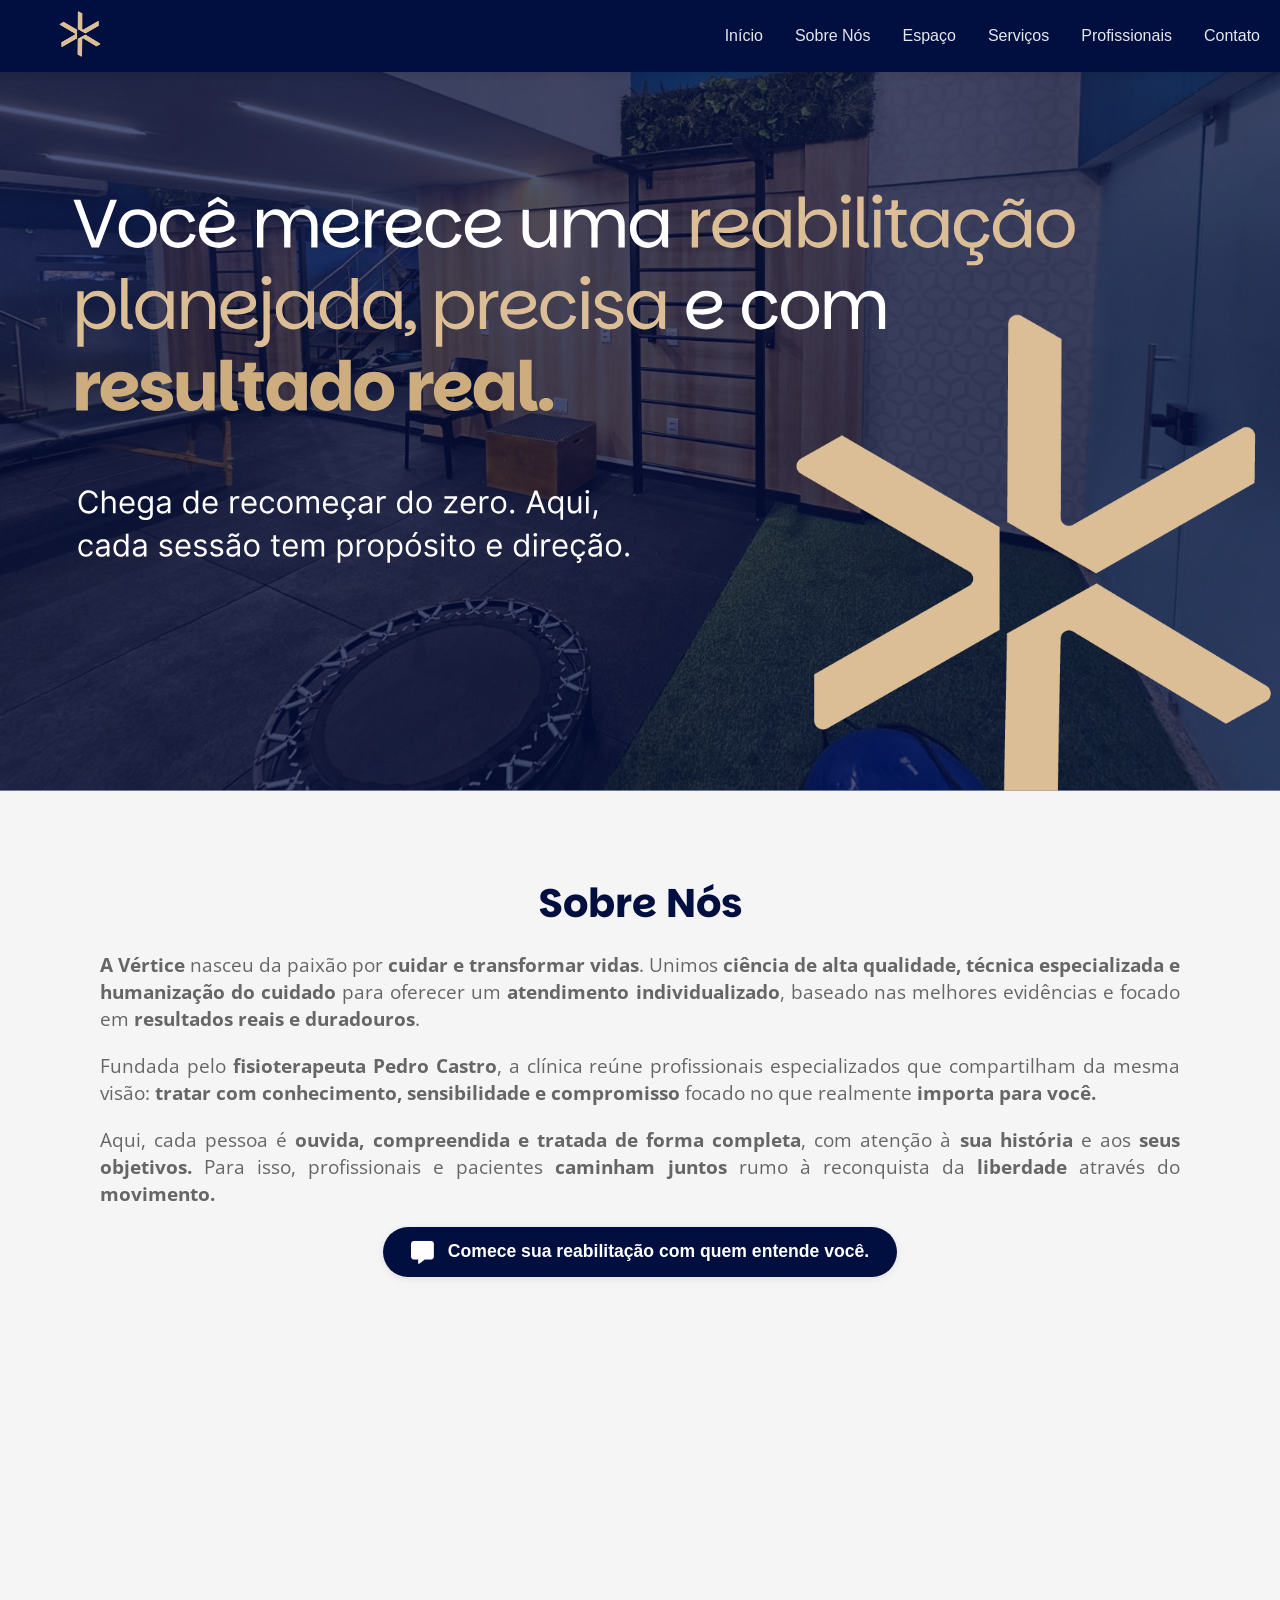
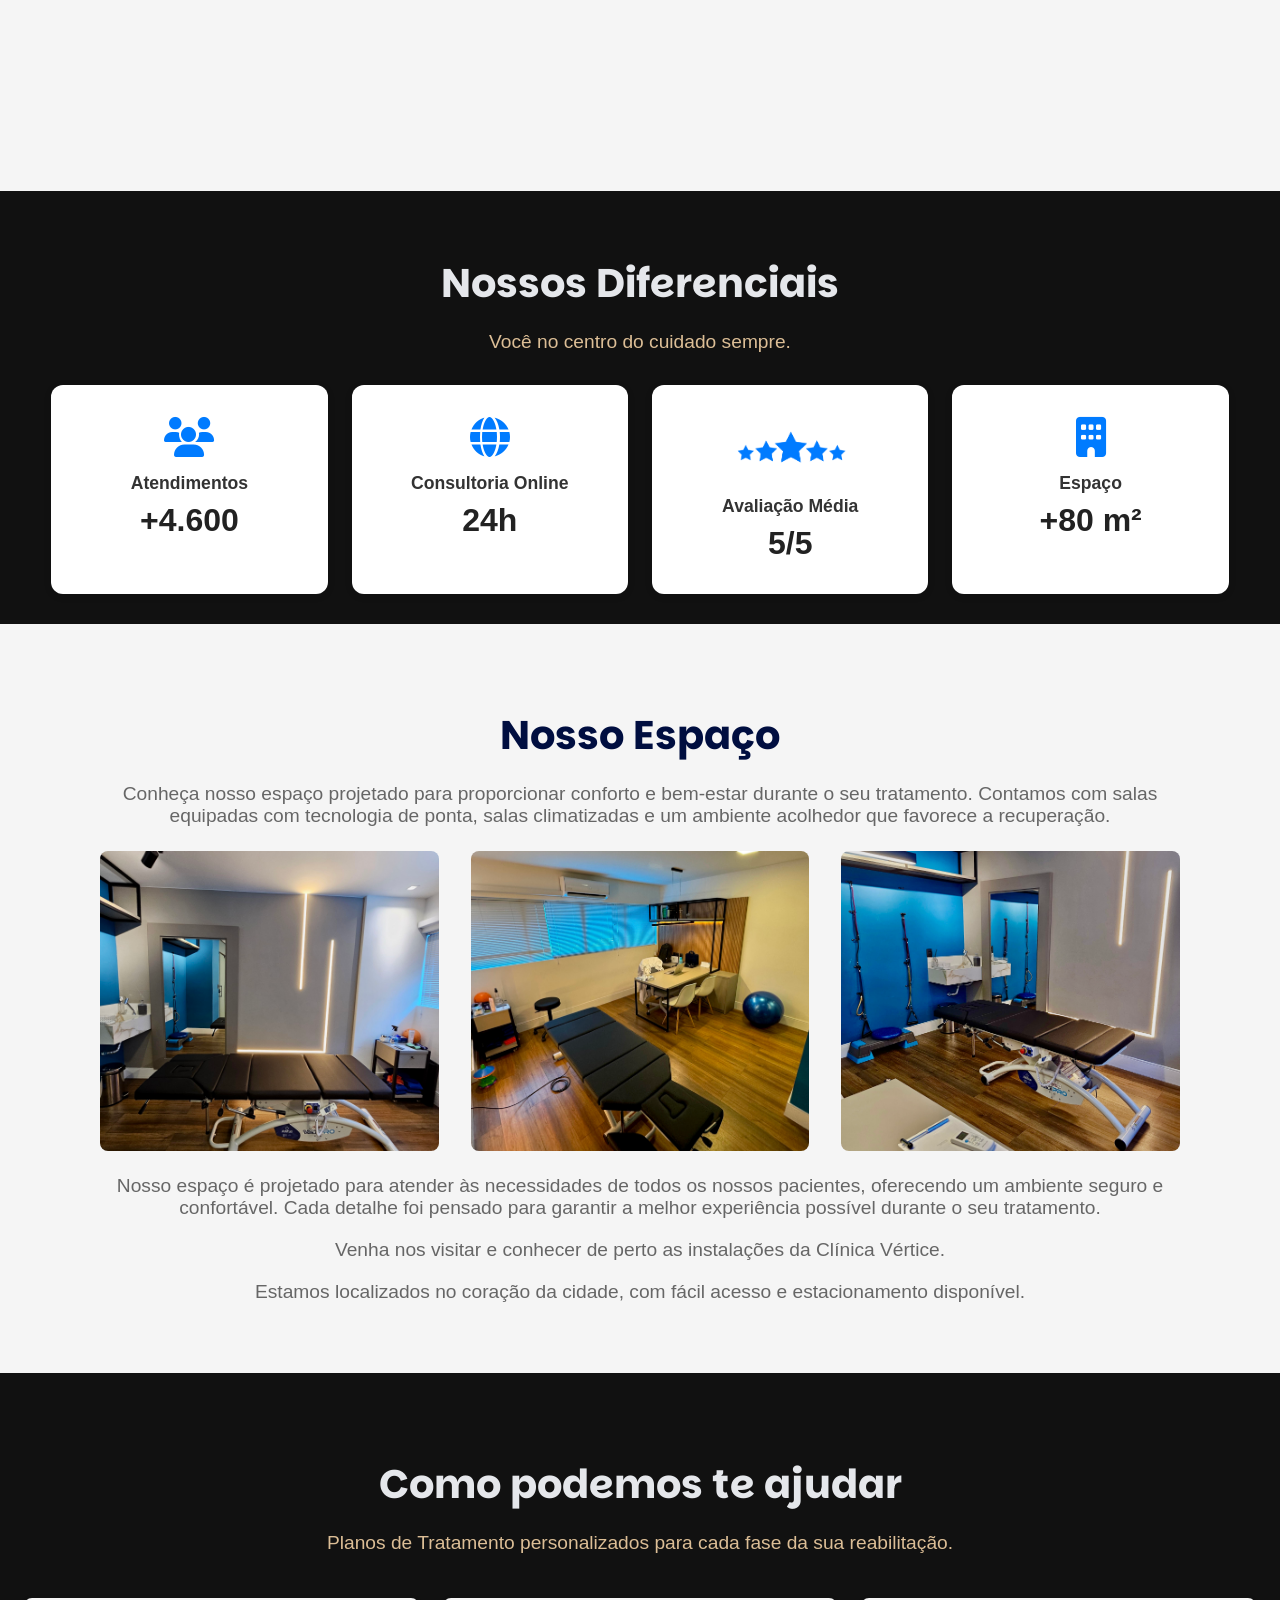
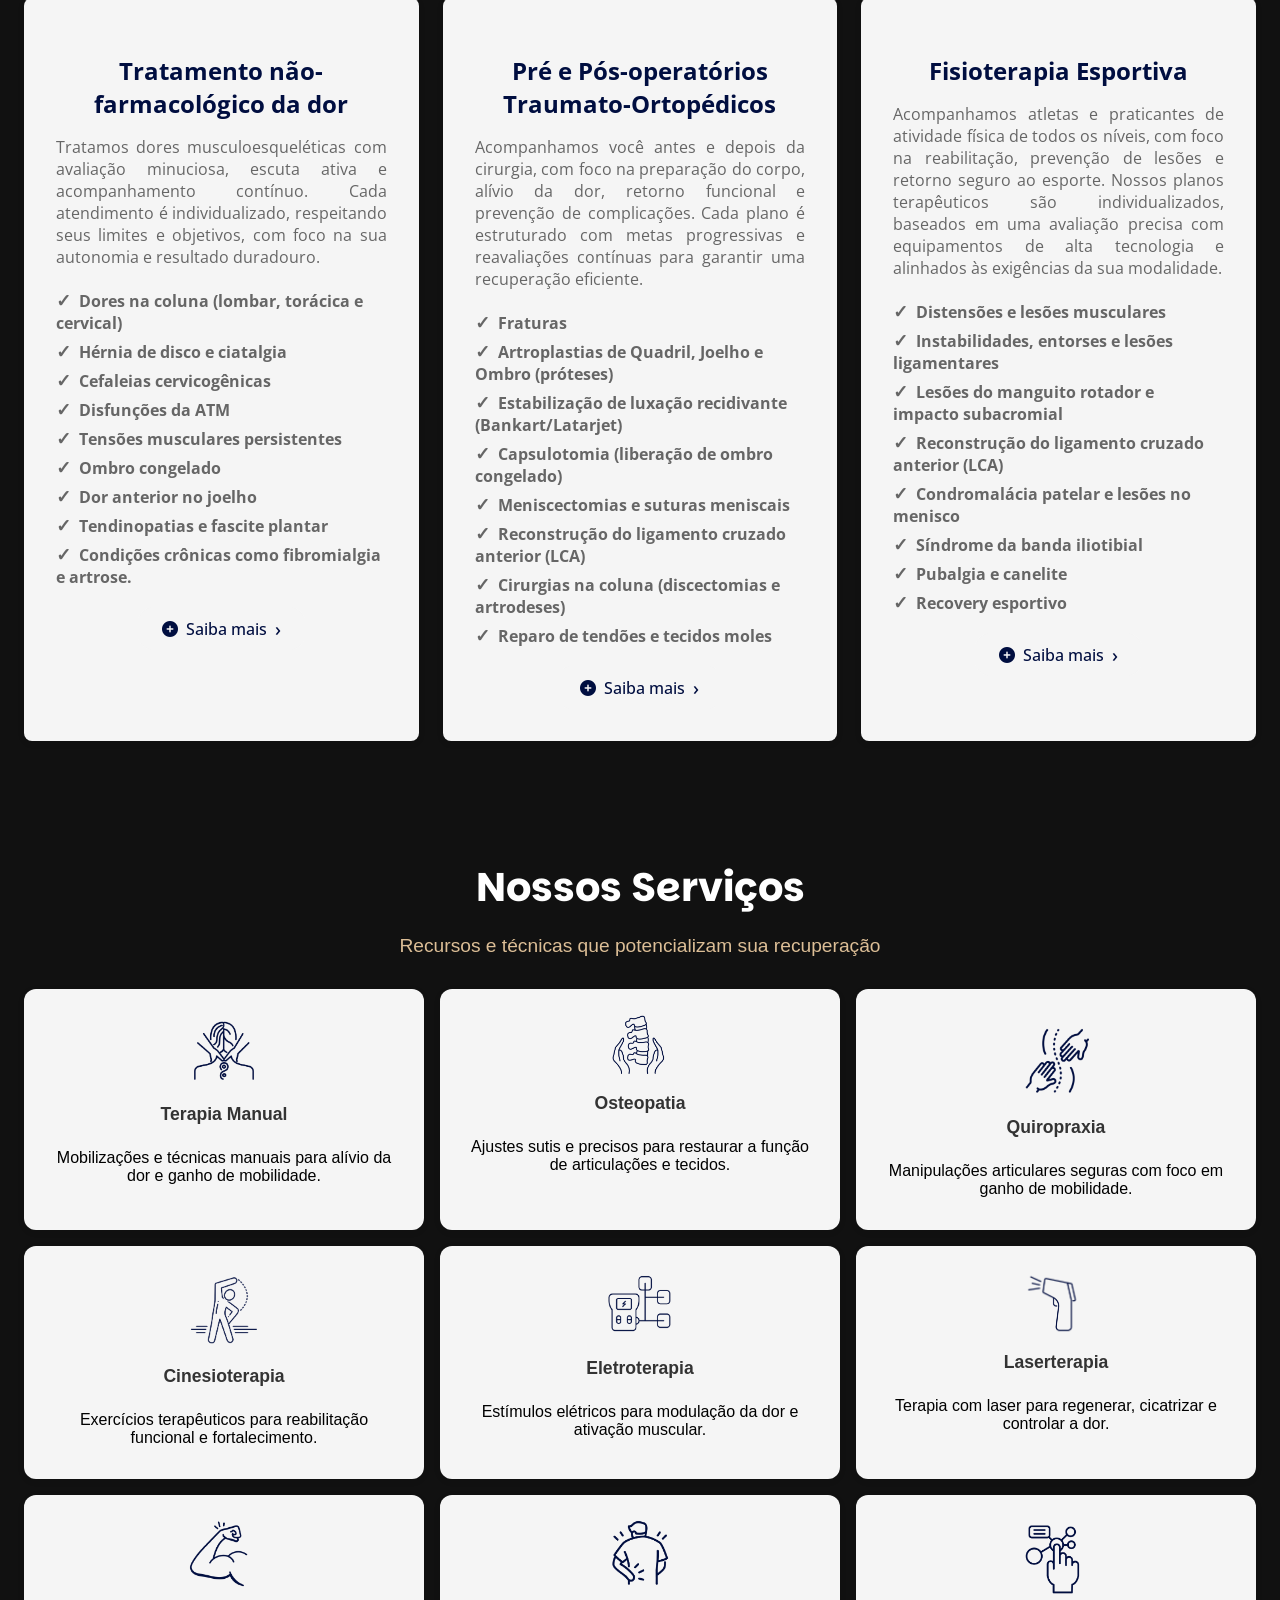
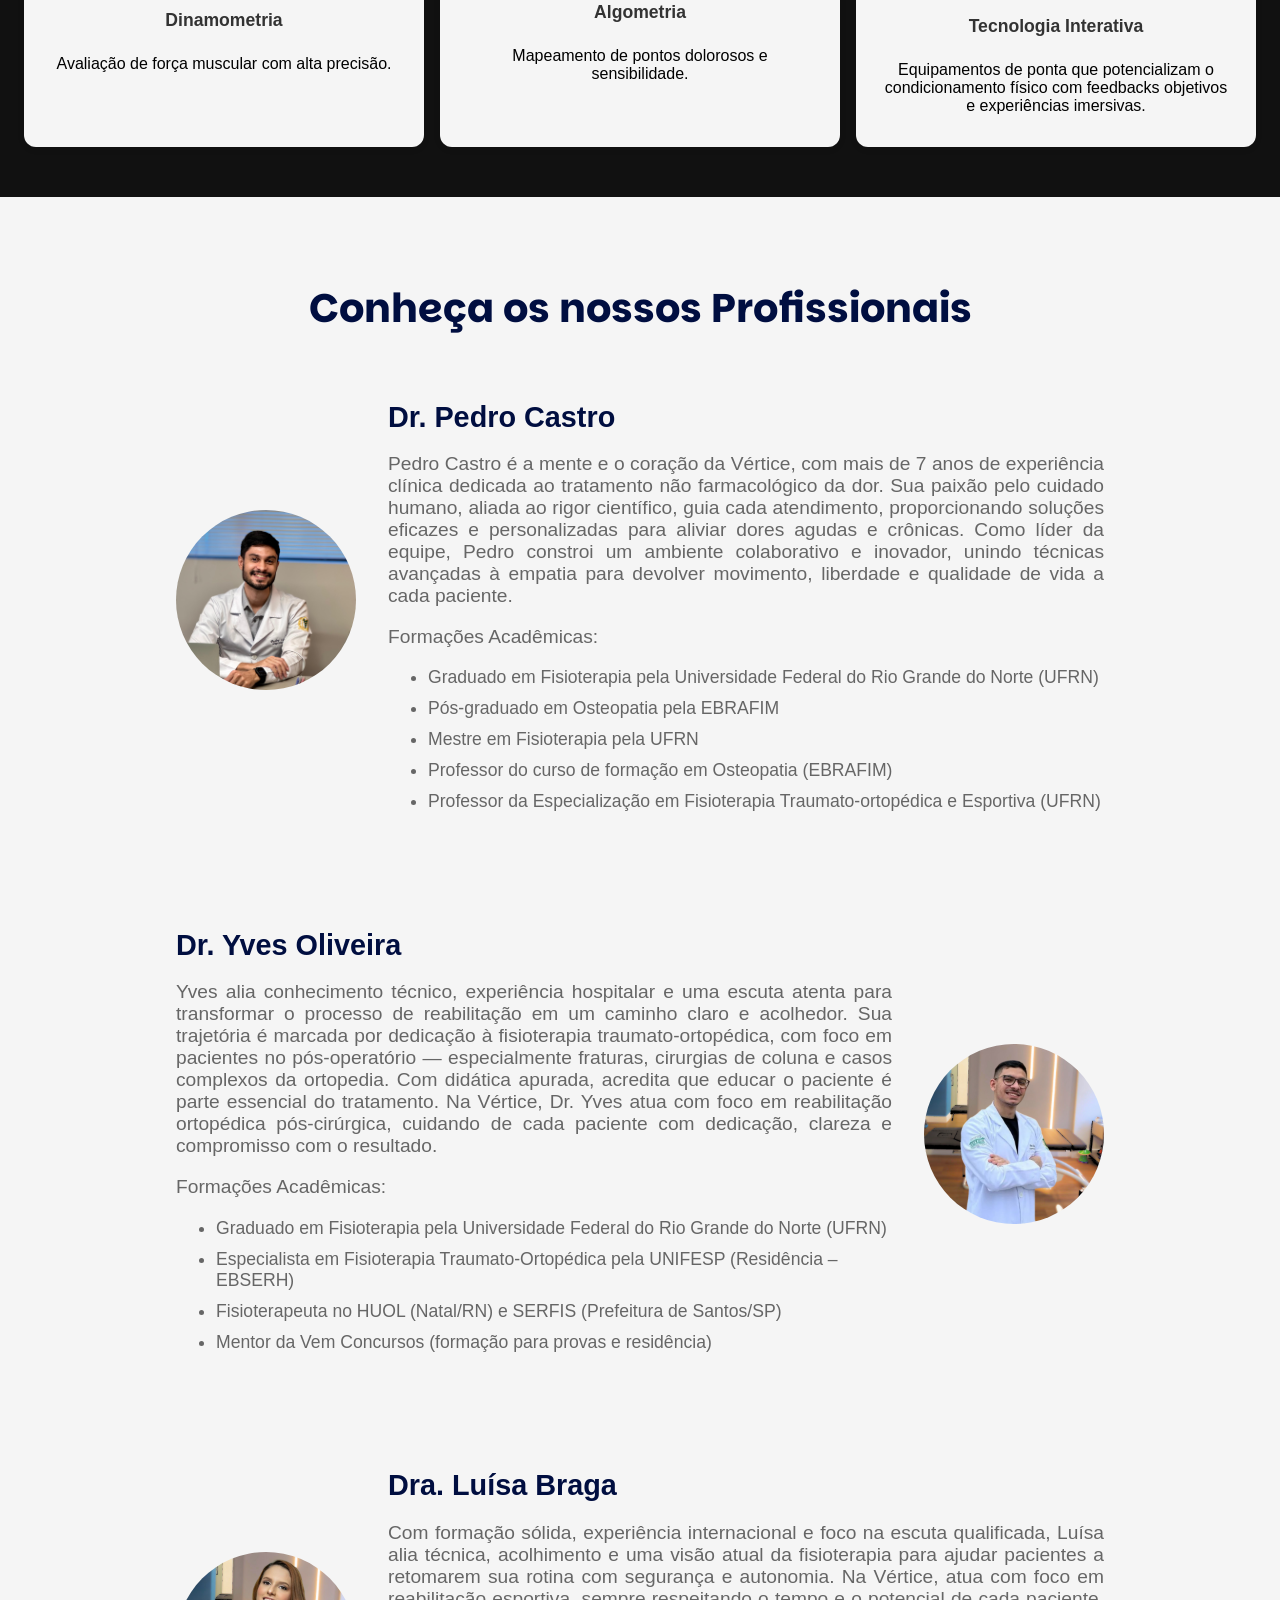
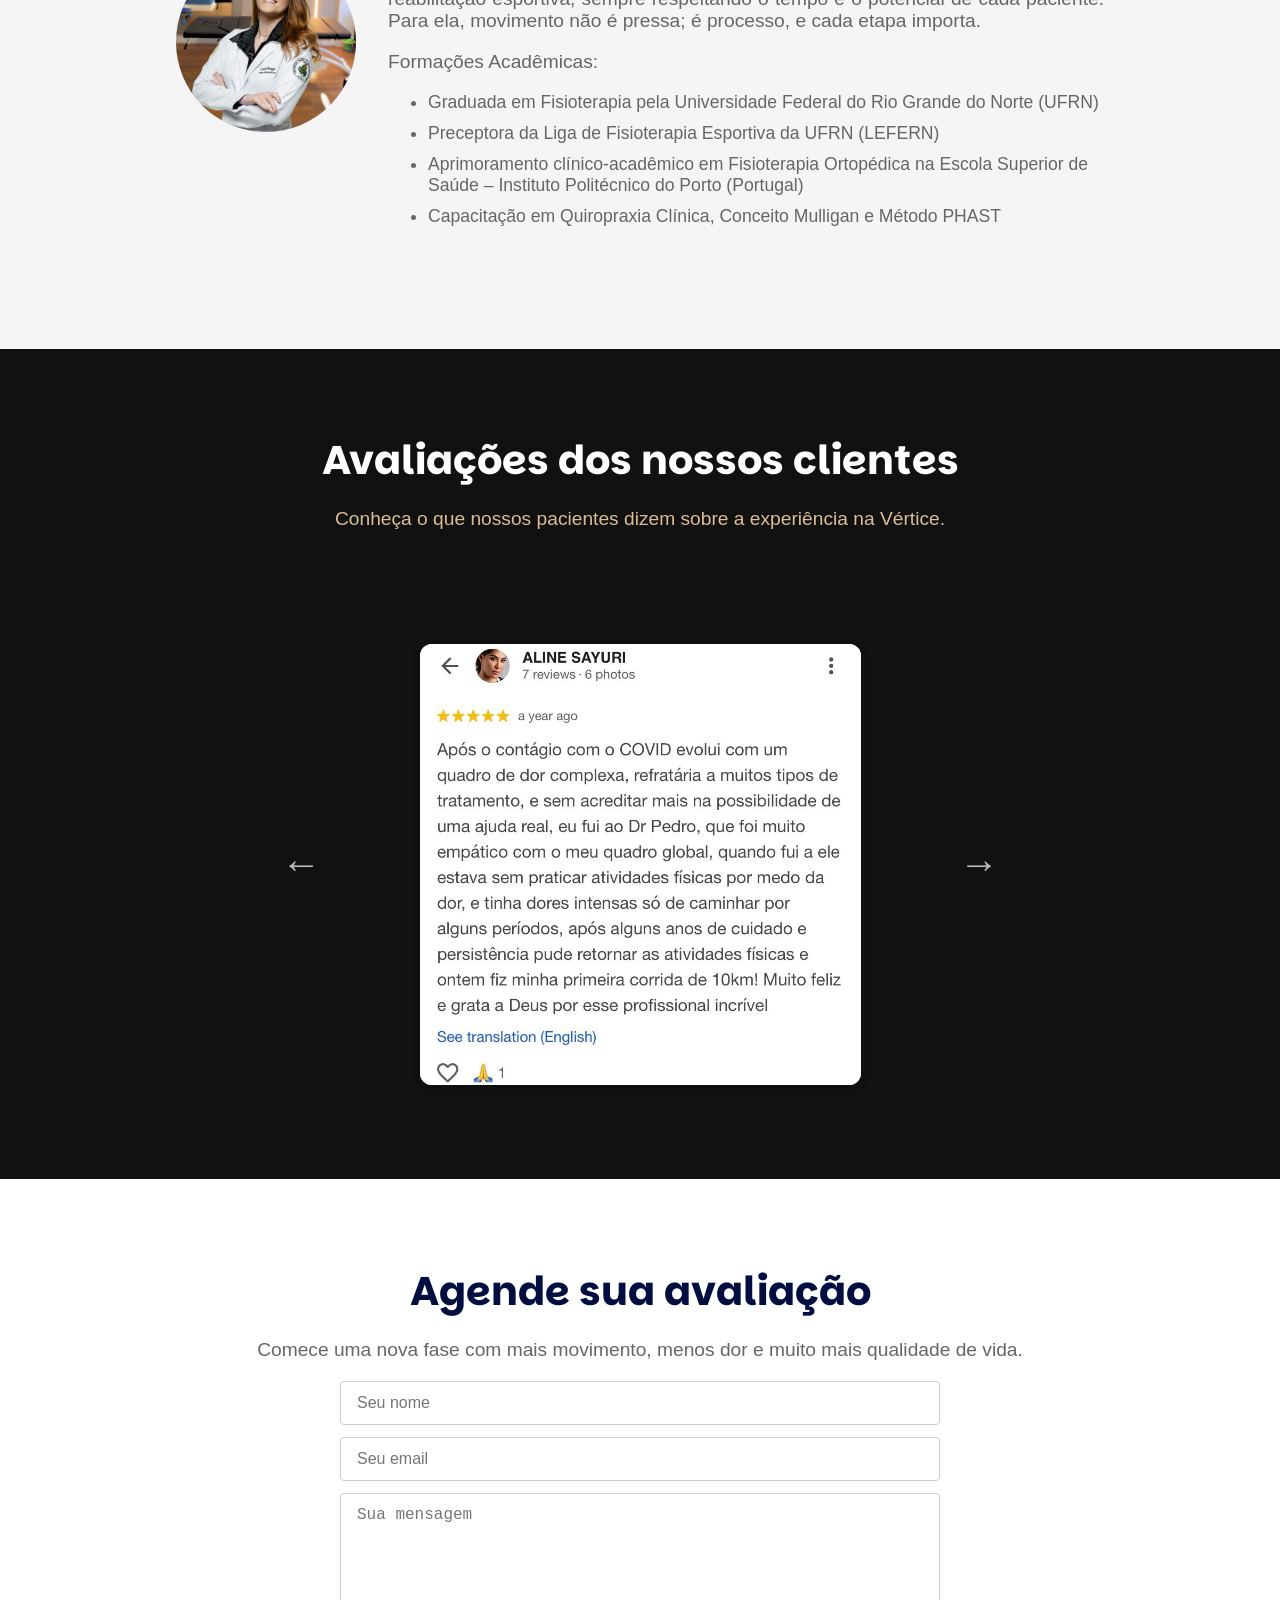
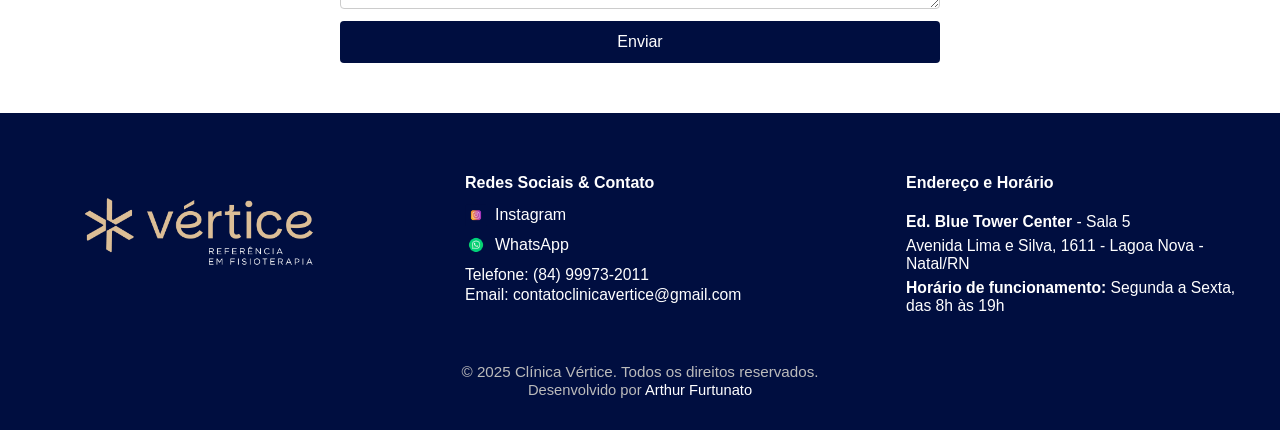
==== index.html @ 5917f2c8 "Ajuste do aparelho celular e mais alguns ajustes na tela e mudanças de imagens" ====
<!DOCTYPE html>
<html lang="en">
<head>
    <meta charset="UTF-8">
    <meta name="viewport" content="width=device-width, initial-scale=1.0">
    <title>Clinica Vértice</title>
    <link rel="stylesheet" href="style/style.css">
    <link rel="preconnect" href="https://fonts.googleapis.com">
    <link rel="preconnect" href="https://fonts.gstatic.com" crossorigin>
    <link href="https://fonts.googleapis.com/css2?family=Montserrat:ital,wght@0,100..900;1,100..900&display=swap" rel="stylesheet">
    <link href="https://fonts.googleapis.com/css2?family=Montserrat:ital,wght@0,100..900;1,100..900&family=Open+Sans:ital,wght@0,300..800;1,300..800&display=swap" rel="stylesheet">
    <link href="https://fonts.googleapis.com/css2?family=Parkinsans:wght@300..800&display=swap" rel="stylesheet">
    <link rel="icon" href="assets/img/favicon_vertice_max.png" type="image/png">
    <link href="https://cdnjs.cloudflare.com/ajax/libs/font-awesome/6.4.0/css/all.min.css" rel="stylesheet">
</head>
<body>
    <nav>
        <div style="cursor: pointer;" class="navbar-container">
            <a id="icone-inicio">
                <img src="assets/img/icone_vertice.png" alt="Ícone Clínica Vértice" class="icone-vertice-img">
            </a>
            <div class="menu-toggle" id="menu-toggle">
                <span></span>
                <span></span>
                <span></span>
            </div>
            <div class="nav-links">
                <a style="cursor: pointer;" class="nav-link" id="link-inicio">Início</a>
                <a href="#sobre" class="nav-link">Sobre Nós</a>
                <a href="#espaco" class="nav-link">Espaço</a>
                <a href="#servicos" class="nav-link">Serviços</a>
                <a href="#profissionais" class="nav-link">Profissionais</a>
                <a href="#contato" class="nav-link">Contato</a>
            </div>
        </div>
    </nav>
    <main>
        <section class="main-section" id="home">
            <img class="main-image" src="assets/img/imagem-principal.svg" alt="Clínica Vértice">
        </section>
        <section class="about-section" id="sobre">
            <h2>Sobre Nós</h2>
            <p><b>A Vértice</b> nasceu da paixão por <b>cuidar e transformar vidas</b>. Unimos <b>ciência de alta qualidade, técnica especializada e humanização do cuidado</b> para oferecer um <b>atendimento individualizado</b>, baseado nas melhores evidências e focado em <b>resultados reais e duradouros</b>.</p>
            <p>Fundada pelo <b>fisioterapeuta Pedro Castro</b>, a clínica reúne profissionais especializados que compartilham da mesma visão: <b>tratar com conhecimento, sensibilidade e compromisso</b> focado no que realmente <b>importa para você.</b></p>
            <p>Aqui, cada pessoa é <b>ouvida, compreendida e tratada de forma completa</b>, com atenção à <b>sua história</b> e aos <b>seus objetivos.</b> Para isso, profissionais e pacientes <b>caminham juntos</b> rumo à reconquista da <b>liberdade</b> através do <b>movimento.</b></p>
            <a class="contact-me" href="https://wa.me/5584999732011" target="_blank">
                <i class="fa-solid fa-message"></i>
                Comece sua reabilitação com quem entende você.
            </a>
        </section>
        <section class="numbers-section">
            <h2>Nossos Diferenciais</h2>
            <p>Você no centro do cuidado sempre.</p>
            <div class="info-section">
                <div class="info-card">
                    <i class="fa-solid fa-users info-icon"></i>
                    <div class="info-title">Atendimentos</div>
                    <div class="info-value">+4.600</div>
                </div>
                <div class="info-card">
                    <i class="fa-solid fa-globe info-icon"></i>
                    <div class="info-title">Consultoria Online</div>
                    <div class="info-value">24h</div>
                    </div>
                <div class="info-card">
                    <img src="assets/img/5_estrelas.png" alt="Avaliação Média">
                    <div class="info-title">Avaliação Média</div>
                    <div class="info-value">5/5</div>
                </div>
                <div class="info-card">
                    <i class="fa-solid fa-building info-icon"></i>
                    <div class="info-title">Espaço</div>
                    <div class="info-value">+80 m²</div>
                </div>
            </div>
        </section>
        <section class="space-section" id="espaco">
            <h2>Nosso Espaço</h2>
            <p>Conheça nosso espaço projetado para proporcionar conforto e bem-estar durante o seu tratamento. Contamos com salas equipadas com tecnologia de ponta, salas climatizadas e um ambiente acolhedor que favorece a recuperação.</p>
            <div class="gallery">
                <img class="space-image" src="assets/img/foto_clinica_1.jpg" alt="Sala de Fisioterapia">
                <img class="space-image" src="assets/img/foto_clinica_2.jpg" alt="Equipamentos Modernos">
                <img class="space-image" src="assets/img/foto_clinica_3.jpg" alt="Ambiente Aconchegante">
                <!-- Adicione mais imagens se desejar -->
            </div>
            <p>Nosso espaço é projetado para atender às necessidades de todos os nossos pacientes, oferecendo um ambiente seguro e confortável. Cada detalhe foi pensado para garantir a melhor experiência possível durante o seu tratamento.</p>
            <p>Venha nos visitar e conhecer de perto as instalações da Clínica Vértice.</p>
            <p>Estamos localizados no coração da cidade, com fácil acesso e estacionamento disponível.</p>

            <!-- Lightbox Modal -->
            <div id="lightbox" class="lightbox" style="display:none;">
                <span class="close">&times;</span>
                <img class="lightbox-content" id="lightbox-img">
                <div id="caption"></div>
            </div>
            </section>
        <section class="services-section" id="servicos">
            <h2>Como podemos te ajudar</h2>
            <p>Planos de Tratamento personalizados para cada fase da sua reabilitação.</p>
            <div class="services-container">
                <div class="service-card">
                    <h3>Tratamento não-farmacológico da dor</h3>
                    <p>Tratamos dores musculoesqueléticas com avaliação minuciosa, escuta ativa e acompanhamento contínuo. Cada atendimento é individualizado, respeitando seus limites e objetivos, com foco na sua autonomia e resultado duradouro.</p>
                    <ul class="check-list">
                        <li>Dores na coluna (lombar, torácica e cervical)</li>
                        <li>Hérnia de disco e ciatalgia</li>
                        <li>Cefaleias cervicogênicas</li>
                        <li>Disfunções da ATM</li>
                        <li>Tensões musculares persistentes</li>
                        <li>Ombro congelado</li>
                        <li>Dor anterior no joelho</li>
                        <li>Tendinopatias e fascite plantar</li>
                        <li>Condições crônicas como fibromialgia e artrose.</li>
                    </ul>
                    <a class="link-saiba-mais"href="https://wa.me/5584999732011" target="_blank">
                        <i class="fa-solid fa-circle-plus"></i>
                        Saiba mais
                    </a>
                </div>
                <div class="service-card">
                    <h3>Pré e Pós-operatórios Traumato-Ortopédicos</h3>
                    <p>Acompanhamos você antes e depois da cirurgia, com foco na preparação do corpo, alívio da dor, retorno funcional e prevenção de complicações. Cada plano é estruturado com metas progressivas e reavaliações contínuas para garantir uma recuperação eficiente.</p>
                    <ul class="check-list">
                        <li>Fraturas</li>
                        <li>Artroplastias de Quadril, Joelho e Ombro (próteses)</li>
                        <li>Estabilização de luxação recidivante (Bankart/Latarjet)</li>
                        <li>Capsulotomia (liberação de ombro congelado)</li>
                        <li>Meniscectomias e suturas meniscais</li>
                        <li>Reconstrução do ligamento cruzado anterior (LCA)</li>
                        <li>Cirurgias na coluna (discectomias e artrodeses)</li>
                        <li>Reparo de tendões e tecidos moles</li>
                    </ul>
                    <a class="link-saiba-mais"href="https://wa.me/5584999732011" target="_blank">
                        <i class="fa-solid fa-circle-plus"></i>
                        Saiba mais
                    </a>
                </div>
                <div class="service-card">
                    <h3>Fisioterapia Esportiva</h3>
                    <p>Acompanhamos atletas e praticantes de atividade física de todos os níveis, com foco na reabilitação, prevenção de lesões e retorno seguro ao esporte. Nossos planos terapêuticos são individualizados, baseados em uma avaliação precisa com equipamentos de alta tecnologia e alinhados às exigências da sua modalidade.</p>
                    <ul class="check-list">
                        <li>Distensões e lesões musculares</li>
                        <li>Instabilidades, entorses e lesões ligamentares</li>
                        <li>Lesões do manguito rotador e impacto subacromial</li>
                        <li>Reconstrução do ligamento cruzado anterior (LCA)</li>
                        <li>Condromalácia patelar e lesões no menisco</li>
                        <li>Síndrome da banda iliotibial</li>
                        <li>Pubalgia e canelite</li>
                        <li>Recovery esportivo</li>
                    </ul>
                    <a class="link-saiba-mais"href="https://wa.me/5584999732011" target="_blank">
                        <i class="fa-solid fa-circle-plus"></i>
                        Saiba mais
                    </a>
                </div>
            </div>
        </section>
        <section class="resource-section">
            <h2>Nossos Serviços</h2>
            <p>Recursos e técnicas que potencializam sua recuperação</p>
            <div class="info-section">
                <div class="info-card">
                    <img src="assets/img/Terapia_Manual.png" alt="Terapia Manual">
                    <div class="info-title">Terapia Manual</div>
                    <p>Mobilizações e técnicas manuais para alívio da dor e ganho de mobilidade.</p>
                </div>
                <div class="info-card">
                    <img src="assets/img/Osteopatia.png" alt="Osteopatia">
                    <div class="info-title">Osteopatia</div>
                    <p>Ajustes sutis e precisos para restaurar a função de articulações e tecidos.</p>
                </div>
                <div class="info-card">
                    <img src="assets/img/Quiropraxia.png" alt="Quiropraxia">
                    <div class="info-title">Quiropraxia</div>
                    <p>Manipulações articulares seguras com foco em ganho de mobilidade.</p>
                </div>
                <div class="info-card">
                    <img src="assets/img/Cinesioterapia.png" alt="Cinesioterapia">
                    <div class="info-title">Cinesioterapia</div>
                    <p>Exercícios terapêuticos para reabilitação funcional e fortalecimento.</p>
                </div>
                <div class="info-card">
                    <img src="assets/img/Eletroterapia.png" alt="Eletroterapia">
                    <div class="info-title">Eletroterapia</div>
                    <p>Estímulos elétricos para modulação da dor e ativação muscular.</p>
                </div>
                <div class="info-card">
                    <img src="assets/img/Laserterapia.png" alt="Laserterapia">
                    <div class="info-title">Laserterapia</div>
                    <p>Terapia com laser para regenerar, cicatrizar e controlar a dor.</p>
                </div>
                <div class="info-card">
                    <img src="assets/img/Dinamometria_Manual.png" alt="Dinamometria">
                    <div class="info-title">Dinamometria</div>
                    <p>Avaliação de força muscular com alta precisão.</p>
                </div>
                <div class="info-card">
                    <img src="assets/img/algometria.png" alt="Algometria">
                    <div class="info-title">Algometria</div>
                    <p>Mapeamento de pontos dolorosos e sensibilidade.</p>
                </div>
                <div class="info-card">
                    <img src="assets/img/Tecnologia.png" alt="Tecnologia Interativa">
                    <div class="info-title">Tecnologia Interativa</div>
                    <p>Equipamentos de ponta que potencializam o condicionamento físico com feedbacks objetivos e experiências imersivas.</p>
                </div>
            </div>
        </section>
        <section class="profissionais-section" id="profissionais">
            <h2>Conheça os nossos Profissionais</h2>
            <div class="profissionais">
                <div class="profissional">
                    <img src="assets/img/Foto_PHMC_VÉRTICE.jpg" alt="Dr. Pedro Castro" class="pedro-foto">
                    <div class="descricao">
                        <h3>Dr. Pedro Castro</h3>
                        <p>Pedro Castro é a mente e o coração da Vértice, com mais de 7 anos de experiência clínica dedicada ao tratamento não farmacológico da dor. Sua paixão pelo cuidado humano, aliada ao rigor científico, guia cada atendimento, proporcionando soluções eficazes e personalizadas para aliviar dores agudas e crônicas. Como líder da equipe, Pedro constroi um ambiente colaborativo e inovador, unindo técnicas avançadas à empatia para devolver movimento, liberdade e qualidade de vida a cada paciente.</p>
                        <p>Formações Acadêmicas:</p>
                        <ul>
                            <li>Graduado em Fisioterapia pela Universidade Federal do Rio Grande do Norte (UFRN) </li>
                            <li>Pós-graduado em Osteopatia pela EBRAFIM</li>
                            <li>Mestre em Fisioterapia pela UFRN</li>
                            <li>Professor do curso de formação em Osteopatia (EBRAFIM)</li>
                            <li>Professor da Especialização em Fisioterapia Traumato-ortopédica e Esportiva (UFRN)</li>
                        </ul>
                    </div>
                </div>
                <div class="profissional invertido">
                    <img src="assets/img/foto_YO_profissional.png" alt="Dr. Yves Oliveira">
                    <div class="descricao">
                        <h3>Dr. Yves Oliveira</h3>
                        <p>Yves alia conhecimento técnico, experiência hospitalar e uma escuta atenta para transformar o processo de reabilitação em um caminho claro e acolhedor. Sua trajetória é marcada por dedicação à fisioterapia traumato-ortopédica, com foco em pacientes no pós-operatório — especialmente fraturas, cirurgias de coluna e casos complexos da ortopedia. Com didática apurada, acredita que educar o paciente é parte essencial do tratamento. Na Vértice, Dr. Yves atua com foco em reabilitação ortopédica pós-cirúrgica, cuidando de cada paciente com dedicação, clareza e compromisso com o resultado.</p>
                        <p>Formações Acadêmicas:</p>
                        <ul>
                            <li>Graduado em Fisioterapia pela Universidade Federal do Rio Grande do Norte (UFRN)</li>
                            <li>Especialista em Fisioterapia Traumato-Ortopédica pela UNIFESP (Residência – EBSERH)</li>
                            <li>Fisioterapeuta no HUOL (Natal/RN) e SERFIS (Prefeitura de Santos/SP)</li>
                            <li>Mentor da Vem Concursos (formação para provas e residência)</li>
                    </div>
                </div>
                <div class="profissional">
                    <img src="assets/img/foto_LB_profissional.png" alt="Dra. Luisa" class="luisa-foto">
                    <div class="descricao">
                        <h3>Dra. Luísa Braga</h3>
                        <p>Com formação sólida, experiência internacional e foco na escuta qualificada, Luísa alia técnica, acolhimento e uma visão atual da fisioterapia para ajudar pacientes a retomarem sua rotina com segurança e autonomia. Na Vértice, atua com foco em reabilitação esportiva, sempre respeitando o tempo e o potencial de cada paciente. Para ela, movimento não é pressa; é processo, e cada etapa importa.</p>
                        <p>Formações Acadêmicas:</p>
                        <ul>
                            <li>Graduada em Fisioterapia pela Universidade Federal do Rio Grande do Norte (UFRN)</li>
                            <li>Preceptora da Liga de Fisioterapia Esportiva da UFRN (LEFERN)</li>
                            <li>Aprimoramento clínico-acadêmico em Fisioterapia Ortopédica na Escola Superior de Saúde – Instituto Politécnico do Porto (Portugal)</li>
                            <li>Capacitação em Quiropraxia Clínica, Conceito Mulligan e Método PHAST</li>
                </div>
            </div>
        </section>
        <section class="client-assessment-section">
            <h2>Avaliações dos nossos clientes</h2>
            <p>Conheça o que nossos pacientes dizem sobre a experiência na Vértice.</p>
            <div class="carousel-wrapper">
                <button class="prev">&#8592;</button>
                <div class="client-assessment-container">
                    <img src="assets/img/cliente_comentario_1.jpeg" alt="Avaliação Cliente 1" class="slide active">
                    <img src="assets/img/cliente_comentario_2.jpeg" alt="Avaliação Cliente 2" class="slide">
                    <img src="assets/img/cliente_comentario_3.jpeg" alt="Avaliação Cliente 3" class="slide">
                    <img src="assets/img/cliente_comentario_4.jpeg" alt="Avaliação Cliente 4" class="slide">
                    <img src="assets/img/cliente_comentario_5.jpeg" alt="Avaliação Cliente 5" class="slide">
                    <img src="assets/img/cliente_comentario_6.jpeg" alt="Avaliação Cliente 6" class="slide">
                    <img src="assets/img/cliente_comentario_7.jpeg" alt="Avaliação Cliente 7" class="slide">
                </div>
                <button class="next">&#8594;</button>
            </div>
        </section>
        <section class="contact-section" id="contato">
            <h2>Agende sua avaliação</h2>
            <p>Comece uma nova fase com mais movimento, menos dor e muito mais qualidade de vida.</p>
            <form class="contact-form" method="post">
                <input type="text" name="name" id="nome" placeholder="Seu nome" required>
                <input type="email" name="email" id="email" placeholder="Seu email" required>
                <textarea name="message" id="mensagem" rows="5" placeholder="Sua mensagem" required></textarea>
                <button type="submit">Enviar</button>
            </form>
        </section>
    </main>
    <footer>
        <div class="footer-container">
            <div class="footer-col footer-col-logo">
                <img src="assets/img/LOGO_Logo_GP_Versao_PREFERENCIAL-6.png" alt="Logo Clínica Vértice" class="footer-logo">
            </div>
            <div class="footer-col footer-col-social">
                <h4>Redes Sociais & Contato</h4>
                <div class="social-links">
                <a href="https://www.instagram.com/_verticefisio/" class="social-link" target="_blank">
                    <img src="assets/img/instagram-icon.png" alt="Instagram" class="social-icon">
                    Instagram
                </a>
                <a href="https://wa.me/5584999732011" class="social-link" target="_blank">
                    <img src="assets/img/whatsapp-icon.png" alt="WhatsApp" class="social-icon">
                    WhatsApp
                </a>
                </div>
                <div class="contact-info">
                <p>Telefone: (84) 99973-2011</p>
                <p>Email: contatoclinicavertice@gmail.com</p>
                </div>
            </div>
            <div class="footer-col footer-col-info">
                <h4>Endereço e Horário</h4>
                <p><b>Ed. Blue Tower Center</b> - Sala 5</p>
                <p>Avenida Lima e Silva, 1611 - Lagoa Nova - Natal/RN</p>
                <p><b>Horário de funcionamento:</b> Segunda a Sexta, das 8h às 19h</p>
            </div>
            <div class="footer-bottom-bar">
                <span>&copy; 2025 Clínica Vértice. Todos os direitos reservados.</span>
                <span class="footer-credit">Desenvolvido por <a href="https://www.linkedin.com/in/arthur-furtunato-4994a7208/" target="_blank">Arthur Furtunato</a></span>
            </div>
        </div>
    </footer>
    <script src="assets/navbar.js"></script>
    <script src="assets/whatsapp.js"></script>
    <script src="assets/light-box.js"></script>
    <script src="assets/carrossel.js"></script>
</body>
</html>
---- style/style.css ----
html,
body {
  margin: 0;
  padding: 0;
  box-sizing: border-box;
  font-family: Arial, sans-serif;
  overflow-x: hidden;
}

html {
  scroll-behavior: smooth;
}

nav {
  position: fixed;
  top: 0;
  left: 0;
  width: 100%;
  background: #000e40;
  box-shadow: 0 2px 8px rgba(0, 0, 0, 0.1);
  z-index: 1000;
}

section {
  scroll-margin-top: 70px;
}

.navbar-container {
  display: flex;
  align-items: center;
  justify-content: space-between;
  padding: 0px 20px;
}

.icone-vertice-img {
  width: 120px;
  height: auto;
}

.nav-links {
  display: flex;
  gap: 32px;
}

.nav-link {
  color: #e5e7eb;
  text-decoration: none;
  font-weight: 500;
  position: relative;
  transition: color 0.3s;
  padding: 4px 0;
}

.nav-link::after {
  content: "";
  position: absolute;
  left: 0;
  bottom: 0;
  width: 0;
  height: 2px;
  background: #dcbe96;
  transition: width 0.3s;
}

.nav-link:hover {
  color: #dcbe96;
}

.nav-link:hover::after {
  width: 100%;
}

.menu-toggle {
  display: none;
  flex-direction: column;
  cursor: pointer;
  width: 32px;
  height: 32px;
  justify-content: center;
  align-items: center;
}

.menu-toggle span {
  height: 4px;
  width: 100%;
  background: #e5e7eb;
  margin: 3px 0;
  border-radius: 2px;
  transition: 0.3s;
}

@media (max-width: 768px) {
  .navbar-container {
    padding-right: 30px;
  }

  .nav-links {
    position: absolute;
    top: 50px;
    left: 0;
    width: auto;
    background: #111;
    flex-direction: column;
    gap: 0;
    display: none;
  }

  .nav-links.open {
    display: flex;
    width: 100%;
    margin-top: 20px;
  }

  .nav-link {
    padding: 16px;
    border-bottom: 1px solid #222;
  }
  .menu-toggle {
    display: flex;
  }
}

/* Espaço para o conteúdo não ficar atrás da navbar */
.content {
  padding-top: 72px;
}

.main-section {
  position: relative;
  width: 100.1%;
  max-height: 93vh;
  display: flex;
  align-items: center;
  justify-content: center;
  overflow: hidden;
  margin-top: 71px;
}

.main-image {
  width: 100%;
  height: auto;
  object-fit: cover;
  display: block;
}

/* Responsividade para tablets e celulares */

.about-section {
  padding: 50px 100px;
  background: #f5f5f5;
  color: #000e40;
  text-align: center;
  height: 100vh;
}

.about-section h2 {
  text-align: center;
  font-size: 2.5rem;
  margin-bottom: 20px;
  font-family: "Parkinsans", sans-serif;
}

.about-section h3 {
  text-align: center;
  font-size: 1.8rem;
  margin-bottom: 10px;
  color: #000e40;
  font-family: "Montserrat", sans-serif;
}

.about-section p {
  text-align: justify;
  font-size: 1.2rem;
  margin-bottom: 20px;
  color: #666;
  font-family: "Open Sans", sans-serif;
}

@media (max-width: 900px) {
  .about-section {
    padding: 36px 32px;
  }
  .about-section h2 {
    font-size: 2rem;
  }
  .about-section h3 {
    font-size: 1.3rem;
  }
  .about-section p,
  .about-section ul li {
    font-size: 1.05rem;
  }
}

@media (max-width: 600px) {
  .about-section {
    padding: 24px 8px;
  }
  .about-section h2 {
    font-size: 1.3rem;
  }
  .about-section h3 {
    font-size: 1.05rem;
  }
  .about-section p {
    text-align: left;
    padding: 0 2px;
  }
}

.contact-me {
  display: inline-flex;
  align-items: center;
  background: #000e40; /* Cor do WhatsApp, pode trocar */
  color: #fff;
  padding: 14px 28px;
  border-radius: 32px;
  font-size: 1.1rem;
  font-weight: 600;
  box-shadow: 0 2px 8px rgba(0, 0, 0, 0.08);
  gap: 14px;
  transition: background 0.3s, transform 0.2s;
  cursor: pointer;
  text-decoration: none;
}

.contact-me:hover {
  background: #1ebe57;
  transform: translateY(-2px) scale(1.03);
  text-decoration: underline;
}

.contact-me i {
  font-size: 1.3em;
  color: #fff;
}

.space-section {
  padding: 50px 100px;
  background: #f5f5f5;
  color: #000e40;
}

.space-section h2 {
  text-align: center;
  font-size: 2.5rem;
  margin-bottom: 20px;
  font-family: "Parkinsans", sans-serif;
}

.space-section p {
  text-align: center;
  font-size: 1.2rem;
  margin-bottom: 20px;
  color: #666;
}

.gallery {
  display: grid;
  grid-template-columns: repeat(3, 1fr);
  gap: 32px;
  margin: 24px 0;
}

.space-image {
  width: 100%;
  height: 300px;
  object-fit: cover;
  border-radius: 8px;
  cursor: pointer;
  transition: transform 0.2s;
}

.space-image:hover {
  transform: scale(1.05);
  box-shadow: 0 4px 16px rgba(0, 0, 0, 0.15);
}

/* Lightbox styles */
.lightbox {
  display: flex;
  align-items: center;
  justify-content: center;
  position: fixed;
  z-index: 9999;
  left: 0;
  top: 0;
  width: 100vw;
  height: 100vh;
  background: rgba(0, 0, 0, 0.8);
  flex-direction: column;
}

.lightbox-content {
  max-width: 90vw;
  max-height: 80vh;
  border-radius: 8px;
  box-shadow: 0 8px 32px rgba(0, 0, 0, 0.3);
}

.lightbox .close {
  position: absolute;
  top: 32px;
  right: 48px;
  color: #fff;
  font-size: 40px;
  font-weight: bold;
  cursor: pointer;
  z-index: 10001;
  transition: color 0.2s;
}

.lightbox .close:hover {
  color: #ffb300;
}

#caption {
  color: #fff;
  margin-top: 16px;
  font-size: 1.1em;
  text-align: center;
}

@media (max-width: 900px) {
  .space-section {
    padding: 36px 24px;
  }
  .space-section h2 {
    font-size: 2rem;
  }
  .space-section p {
    font-size: 1.05rem;
  }
  .gallery {
    grid-template-columns: repeat(2, 1fr);
    gap: 20px;
  }
  .space-image {
    height: 180px;
  }
}

@media (max-width: 600px) {
  .space-section {
    padding: 20px 4px;
  }
  .space-section h2 {
    font-size: 1.3rem;
  }
  .space-section p {
    font-size: 0.98rem;
    padding: 0 2px;
    text-align: left;
  }
  .gallery {
    grid-template-columns: 1fr;
    gap: 12px;
  }
  .space-image {
    height: 120px;
    border-radius: 6px;
  }
  #caption {
    font-size: 0.98em;
    padding: 0 4px;
  }
}

.services-section {
  padding: 50px 0;
  background: #111;
  color: #e5e7eb;
}

.services-section h2 {
  text-align: center;
  font-size: 2.5rem;
  margin-bottom: 20px;
  font-family: "Parkinsans", sans-serif;
}

.services-section p {
  text-align: center;
  font-size: 1.2rem;
  margin-bottom: 20px;
  color: #dcbe96;
}

.services-container {
  display: grid;
  grid-template-columns: repeat(3, 1fr);
  gap: 24px;
  padding: 24px;
}

.services-container .link-saiba-mais {
  text-decoration: none;
  color: #000e40;
  background: #f5f5f5; /* cinza bem leve */
  padding: 12px 24px;
  border-radius: 16px;
  font-size: 1rem;
  transition: background-color 0.3s, transform 0.3s;
  display: inline-flex;
  font-weight: 500;
  align-items: center;
  line-height: 1;
}

.link-saiba-mais i {
  margin-right: 8px;
  font-size: 1rem;
  color: #000e40;
}

.services-container .link-saiba-mais::after {
  content: " ›";
  font-size: 1.2em;
  margin-left: 8px;
  transition: margin-left 0.3s;
}

.services-container .link-saiba-mais:hover {
  background-color: #e0e7ef;
  transform: translateY(-2px) scale(1.03);
}

.services-container .link-saiba-mais:hover::after {
  margin-left: 16px;
}

.numbers-section {
  background-color: #111;
  color: #e5e7eb;
  padding-bottom: 30px;
  padding-top: 30px;
  text-align: center;
}

.numbers-section h2 {
  font-size: 2.5rem;
  margin-bottom: 20px;
  font-family: "Parkinsans", sans-serif;
}

.numbers-section p {
  font-size: 1.2rem;
  margin-bottom: 20px;
  color: #dcbe96;
}

@media (max-width: 900px) {
  .services-container {
    grid-template-columns: repeat(2, 1fr);
  }
}
@media (max-width: 600px) {
  .services-container {
    grid-template-columns: 1fr;
  }
}

.service-card {
  background: #f5f5f5;
  border-radius: 8px;
  padding: 32px;
  text-align: center;
  font-size: 1.2rem;
  box-shadow: 0 2px 8px rgba(0, 0, 0, 0.05);
  transition: transform 0.3s, box-shadow 0.3s;
  font-family: "Open Sans", sans-serif;
}

.service-card:hover {
  transform: translateY(-10px);
  box-shadow: 0 4px 20px rgba(0, 0, 0, 0.2);
}

.service-card h3 {
  font-size: 1.5rem;
  margin-bottom: 10px;
  color: #000e40;
}

.service-card p {
  text-align: justify;
  font-size: 1rem;
  color: #666;
}

.service-card ul li {
  font-size: 1rem;
  font-weight: 700;
  text-align: left;
  margin: 5px 0;
  color: #666;
}

.contact-section {
  padding: 50px 0;
  background: #fff;
  color: #000e40;
  height: auto;
}

.contact-section h2 {
  text-align: center;
  font-size: 2.5rem;
  margin-bottom: 20px;
  font-family: "Parkinsans", sans-serif;
}

.contact-section p {
  text-align: center;
  font-size: 1.2rem;
  margin-bottom: 20px;
  padding: 0 20px;
  color: #666;
}

.contact-form {
  max-width: 600px;
  margin: 0 auto;
  display: flex;
  flex-direction: column;
  gap: 12px;
}

.contact-form input,
.contact-form textarea {
  padding: 12px 16px;
  border: 1px solid #ccc;
  border-radius: 4px;
  font-size: 1rem;
}

.contact-form button {
  padding: 12px 16px;
  background: #000e40;
  color: #fff;
  border: none;
  border-radius: 4px;
  font-size: 1rem;
  cursor: pointer;
  transition: background 0.3s;
}

.contact-form button:hover {
  background: #1d4ed8;
}

@media (max-width: 700px) {
  .contact-section {
    padding: 32px 0;
  }

  .contact-section h2 {
    font-size: 2rem;
    padding: 0 10px;
  }

  .contact-section p {
    font-size: 1rem;
    padding: 0 8px;
  }

  .contact-form {
    max-width: 98vw;
    padding: 0 6px;
    gap: 10px;
  }

  .contact-form input,
  .contact-form textarea {
    font-size: 0.98rem;
    padding: 10px 12px;
  }

  .contact-form button {
    font-size: 0.98rem;
    padding: 10px 12px;
  }
}

@media (max-width: 400px) {
  .contact-section h2 {
    font-size: 1.3rem;
  }
  .contact-section p {
    font-size: 0.95rem;
  }
}

.profissionais-section {
  padding: 50px 0;
  background: #f5f5f5;
  color: #000e40;
}

.profissionais-section h2 {
  text-align: center;
  font-size: 2.5rem;
  margin-bottom: 20px;
  font-family: "Parkinsans", sans-serif;
}

.profissionais {
  width: 100%;
  max-width: 75%;
  margin: 0 auto;
}

.profissional {
  display: flex;
  align-items: center;
  margin-bottom: 40px;
  padding: 16px;
  transition: transform 0.3s, box-shadow 0.6s;
}

.profissional {
  transition: box-shadow 0.3s, background-color 0.7s;
  cursor: pointer;
}

.profissional img {
  transition: transform 0.3s, box-shadow 0.3s;
}

.profissional .descricao ul li {
  margin-bottom: 10px;
}

.profissional:hover {
  background-color: #000e40;
  box-shadow: 0 8px 32px rgba(0, 0, 0, 0.15);
}

.profissional:hover .descricao h3 {
  color: #fff;
}

.profissional:hover .descricao p {
  color: #e5e7eb;
}

.profissional:hover .descricao ul li {
  color: #e5e7eb;
}

.profissional:hover img {
  transform: scale(1.08);
  box-shadow: 0 4px 24px rgba(0, 0, 0, 0.18);
}

.profissional img {
  width: 180px;
  height: 180px;
  object-fit: cover;
  object-position: 50% 15%;
  border-radius: 50%;
  margin-right: 32px;
}

.profissional .luisa-foto {
  width: 180px;
  height: 180px;
  object-fit: cover;
  object-position: 50% 50%;
  border-radius: 50%;
  margin-right: 32px;
}

.profissional .pedro-foto {
  width: 180px;
  height: 180px;
  object-fit: cover;
  object-position: 50% 40%;
  border-radius: 50%;
  margin-right: 32px;
}

.profissional .descricao {
  flex: 1;
}

.profissional .descricao h3 {
  font-size: 1.8rem;
  margin-bottom: 10px;
  color: #000e40;
}

.profissional .descricao p {
  font-size: 1.2rem;
  color: #666;
  text-align: justify;
}

.profissional .descricao ul li {
  font-size: 1.1rem;
  color: #666;
}

.profissional.invertido {
  flex-direction: row-reverse;
}

.profissional.invertido img {
  margin-right: 0;
  margin-left: 32px;
}

@media (max-width: 1000px) {
  .profissionais {
    max-width: 95%;
  }
  .profissionais-section h2 {
    font-size: 2rem;
  }
  .profissional .descricao h3 {
    font-size: 1.3rem;
  }
  .profissional .descricao p {
    font-size: 1.05rem;
  }
  .profissional img,
  .profissional .luisa-foto,
  .profissional .pedro-foto {
    width: 120px;
    height: 120px;
  }
}

@media (max-width: 700px) {
  .profissionais-section {
    padding: 32px 0;
  }

  .profissionais {
    max-width: 100%;
    padding: 0 8px;
  }

  .profissional,
  .profissional.invertido {
    flex-direction: column;
    text-align: center;
    padding: 12px 4px;
    margin-bottom: 28px;
  }

  .profissional img,
  .profissional .luisa-foto,
  .profissional .pedro-foto {
    margin: 0 0 12px 0;
    width: 100px;
    height: 100px;
  }

  .profissional .descricao h3 {
    font-size: 1.1rem;
  }

  .profissional .descricao p {
    font-size: 0.98rem;
    text-align: left;
    padding: 0 2px;
  }
}

@media (max-width: 400px) {
  .profissionais-section h2 {
    font-size: 1.2rem;
  }
  .profissional .descricao h3 {
    font-size: 0.98rem;
  }
  .profissional .descricao p {
    font-size: 0.92rem;
  }
}

.footer-container {
  display: flex;
  justify-content: space-between;
  align-items: flex-start;
  gap: 32px;
  padding: 40px 24px 24px 24px;
  background: #000e40;
  color: #fff;
  flex-wrap: wrap;
}

.footer-col {
  flex: 1 1 0;
  min-width: 220px;
  max-width: 350px;
}

.footer-col-logo {
  display: flex;
  align-items: flex-start;
  justify-content: center;
}

.footer-logo {
  max-width: 280px;
  height: auto;
}

.footer-col-social h4 {
  margin-bottom: 12px;
}

.social-links {
  display: flex;
  flex-direction: column;
  gap: 8px;
  margin-bottom: 10px;
}

.social-link {
  display: flex;
  align-items: center;
  color: #fff;
  text-decoration: none;
  font-size: 1rem;
  gap: 8px;
  transition: color 0.2s;
}

.social-link:hover {
  color: #25d366;
}

.social-icon {
  width: 22px;
  height: 22px;
}

.contact-info p {
  margin: 2px 0;
  font-size: 0.98rem;
}

.footer-col-info p {
  margin: 6px 0;
  font-size: 0.98rem;
}

.footer-bottom-bar {
  width: 100%;
  background: #000e40;
  color: #bbb;
  text-align: center;
  font-size: 0.95rem;
  padding: 10px 8px 8px 8px;
  display: flex;
  flex-direction: column;
  align-items: center;
  gap: 2px;
}

.footer-bottom-bar .footer-credit {
  font-size: 0.92rem;
  color: #bbb;
}

.footer-bottom-bar .footer-credit a {
  color: #fff;
  text-decoration: none;
  transition: color 0.2s;
}

.footer-bottom-bar .footer-credit a:hover {
  color: #dcbe96;
}

@media (max-width: 600px) {
  .footer-bottom-bar {
    font-size: 0.88rem;
    padding: 8px 2px 6px 2px;
  }
}

/* Responsivo para telas menores */
@media (max-width: 900px) {
  .footer-container {
    flex-direction: column;
    align-items: center;
    gap: 18px;
    padding: 32px 8px 16px 8px;
  }
  .footer-col {
    max-width: 100%;
    text-align: center;
  }
  .footer-col-logo {
    justify-content: center;
  }
}

.info-section {
  display: flex;
  justify-content: space-between;
  gap: 24px;
  margin: 32px 0 0 0;
  padding: 0 4vw;
}

.info-card {
  flex: 1;
  background: #fff;
  border-radius: 12px;
  box-shadow: 0 2px 8px rgba(0, 0, 0, 0.08);
  padding: 32px 16px;
  display: flex;
  flex-direction: column;
  align-items: center;
  transition: box-shadow 0.3s cubic-bezier(0.4, 2, 0.6, 1),
    transform 0.3s cubic-bezier(0.4, 2, 0.6, 1);
}

.info-card img {
  width: 55%;
  height: auto;
  border-radius: 8px;
  margin-bottom: 16px;
}

.info-card:hover {
  box-shadow: 0 8px 24px rgba(0, 0, 0, 0.18);
  transform: translateY(-10px) scale(1.04);
}

.info-card:hover .info-icon {
  color: #0056b3;
}

.info-card:hover img {
  filter: brightness(0.7) saturate(1.5);
}

.info-icon {
  font-size: 2.5rem;
  color: #007bff;
  margin-bottom: 16px;
}
.info-title {
  font-size: 1.1rem;
  font-weight: 600;
  margin-bottom: 8px;
  color: #333;
}

.info-value {
  font-size: 2rem;
  font-weight: bold;
  color: #222;
}
@media (max-width: 900px) {
  .info-section {
    flex-direction: column;
    gap: 16px;
  }
}

.check-list {
  list-style: none;
  padding-left: 0;
}

.check-list li::before {
  content: "✓";
  font-size: 1.1em;
  margin-right: 8px;
  font-family: inherit; /* mantém a fonte do texto */
}

.resource-section {
  padding: 10px 0px 50px 0px;
  background: #111;
  color: #fff;
}

.resource-section h2 {
  text-align: center;
  font-size: 2.5rem;
  margin-bottom: 20px;
  font-family: "Parkinsans", sans-serif;
}

.resource-section p {
  text-align: center;
  font-size: 1.2rem;
  margin-bottom: 20px;
  color: #dcbe96;
}

.resource-section .info-section {
  display: grid;
  grid-template-columns: repeat(3, 1fr);
  gap: 16px;
  padding: 0 24px;
}

.resource-section .info-section .info-card {
  display: flex;
  flex-direction: column;
  align-items: center;
  text-align: center;
  padding: 24px;
  background: #f5f5f5;
  border-radius: 12px;
  box-shadow: 0 2px 8px rgba(0, 0, 0, 0.05);
  transition: transform 0.3s ease, box-shadow 0.3s ease;
}

.resource-section .info-card img {
  width: 20%;
  height: auto;
  border-radius: 8px;
  margin-bottom: 16px;
  color: #000e40;
}

.resource-section .info-card p {
  font-size: 1rem;
  margin-bottom: 8px;
  color: #000;
}

.resource-section .info-card:hover p {
  color: #2563eb;
}

.resource-section .info-card:hover img {
  transform: scale(1.2);
  transition: transform 0.3s ease;
}

@media (max-width: 1200px) {
  .resource-section .info-section {
    grid-template-columns: repeat(3, minmax(300px, 1fr));
  }
}
@media (max-width: 900px) {
  .resource-section .info-section {
    grid-template-columns: repeat(2, minmax(300px, 1fr));
  }
}
@media (max-width: 600px) {
  .resource-section .info-section {
    grid-template-columns: 1fr;
  }
}

.client-assessment-section {
  padding: 50px 0px 0px 0px;
  background: #111;
  color: #fff;
  text-align: center;
}

.client-assessment-section h2 {
  text-align: center;
  font-size: 2.5rem;
  margin-bottom: 20px;
  font-family: "Parkinsans", sans-serif;
}

.client-assessment-section p {
  text-align: center;
  font-size: 1.2rem;
  color: #dcbe96;
}

.carousel-wrapper {
  display: flex;
  align-items: center;
  justify-content: center;
  width: 100%;
  max-width: 900px;
  margin: 0 auto 0px auto;
}

.client-assessment-container {
  width: 70%;
  max-width: 800px;
  aspect-ratio: 1/1;
  overflow: hidden;
  display: flex;
  align-items: center;
  justify-content: center;
  position: relative;
}

.client-assessment-container img {
  width: 70%;
  height: 70%;
  object-fit: cover;
  border-radius: 12px;
  box-shadow: 0 2px 8px rgba(0, 0, 0, 0.15);
}

.slide {
  display: none;
  width: 100%;
  height: 100%;
  object-fit: cover;
  border-radius: 12px;
  box-shadow: 0 2px 8px rgba(0, 0, 0, 0.15);
  background: #f8f8f8;
}

.slide.active {
  display: block;
}

.prev,
.next {
  background: none;
  border: none;
  color: #fff;
  font-size: 2.5rem;
  cursor: pointer;
  padding: 0 18px;
  transition: color 0.2s;
  border-radius: 50%;
  height: 48px;
  width: 48px;
  display: flex;
  align-items: center;
  justify-content: center;
  opacity: 0.7;
}

.prev:hover,
.next:hover {
  color: #007bff;
  opacity: 1;
}
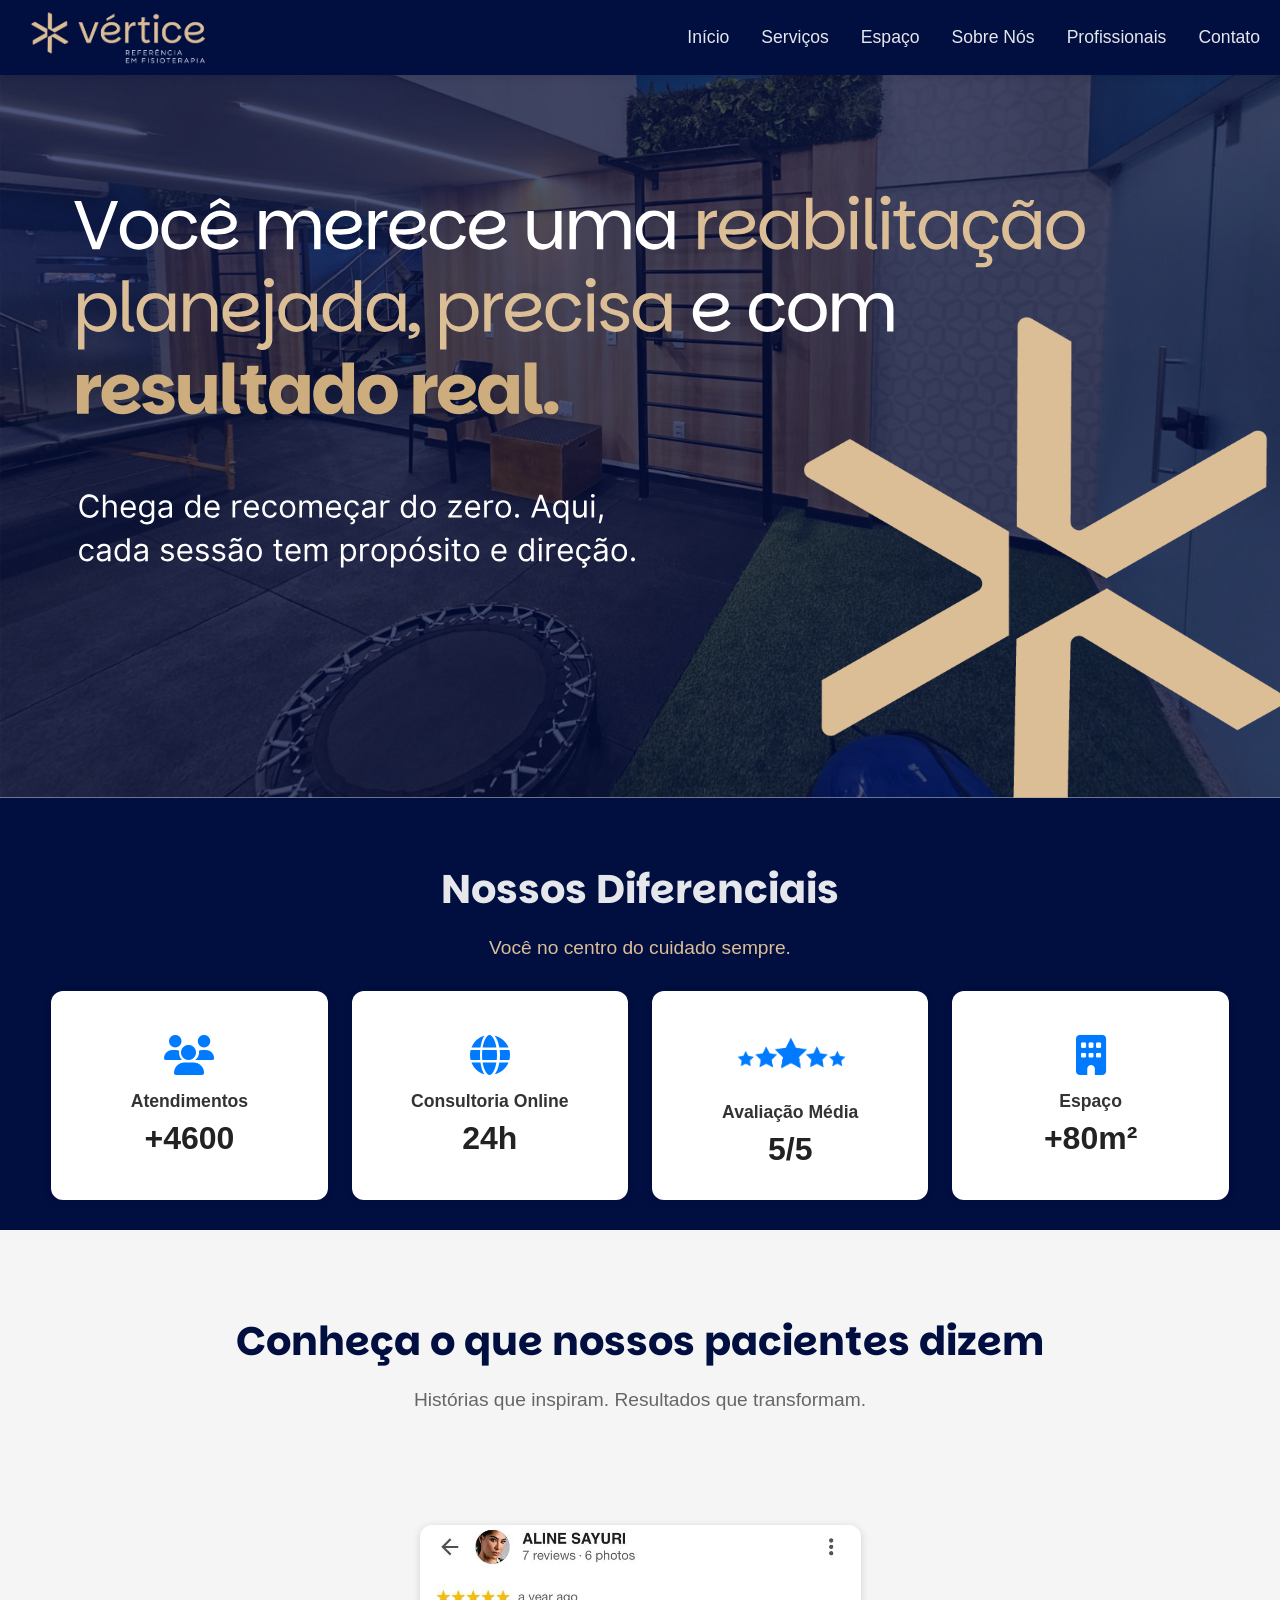
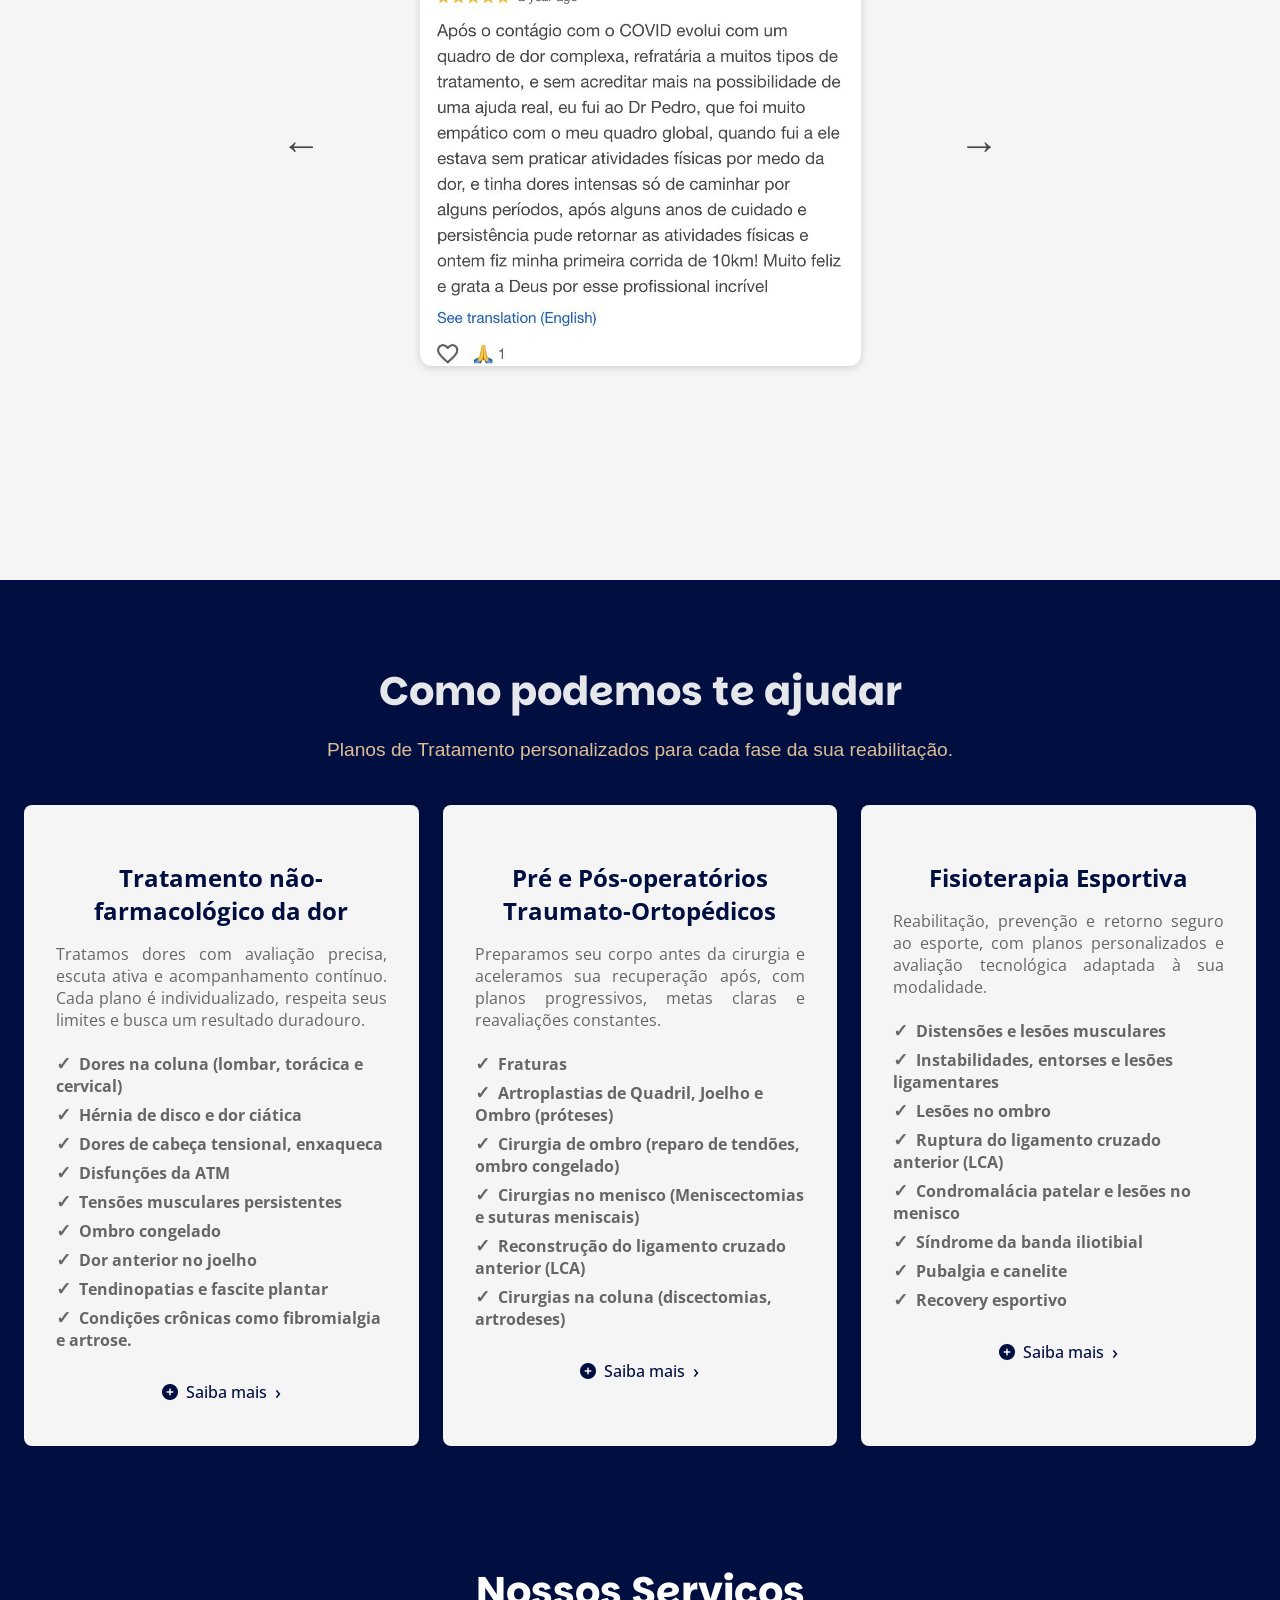
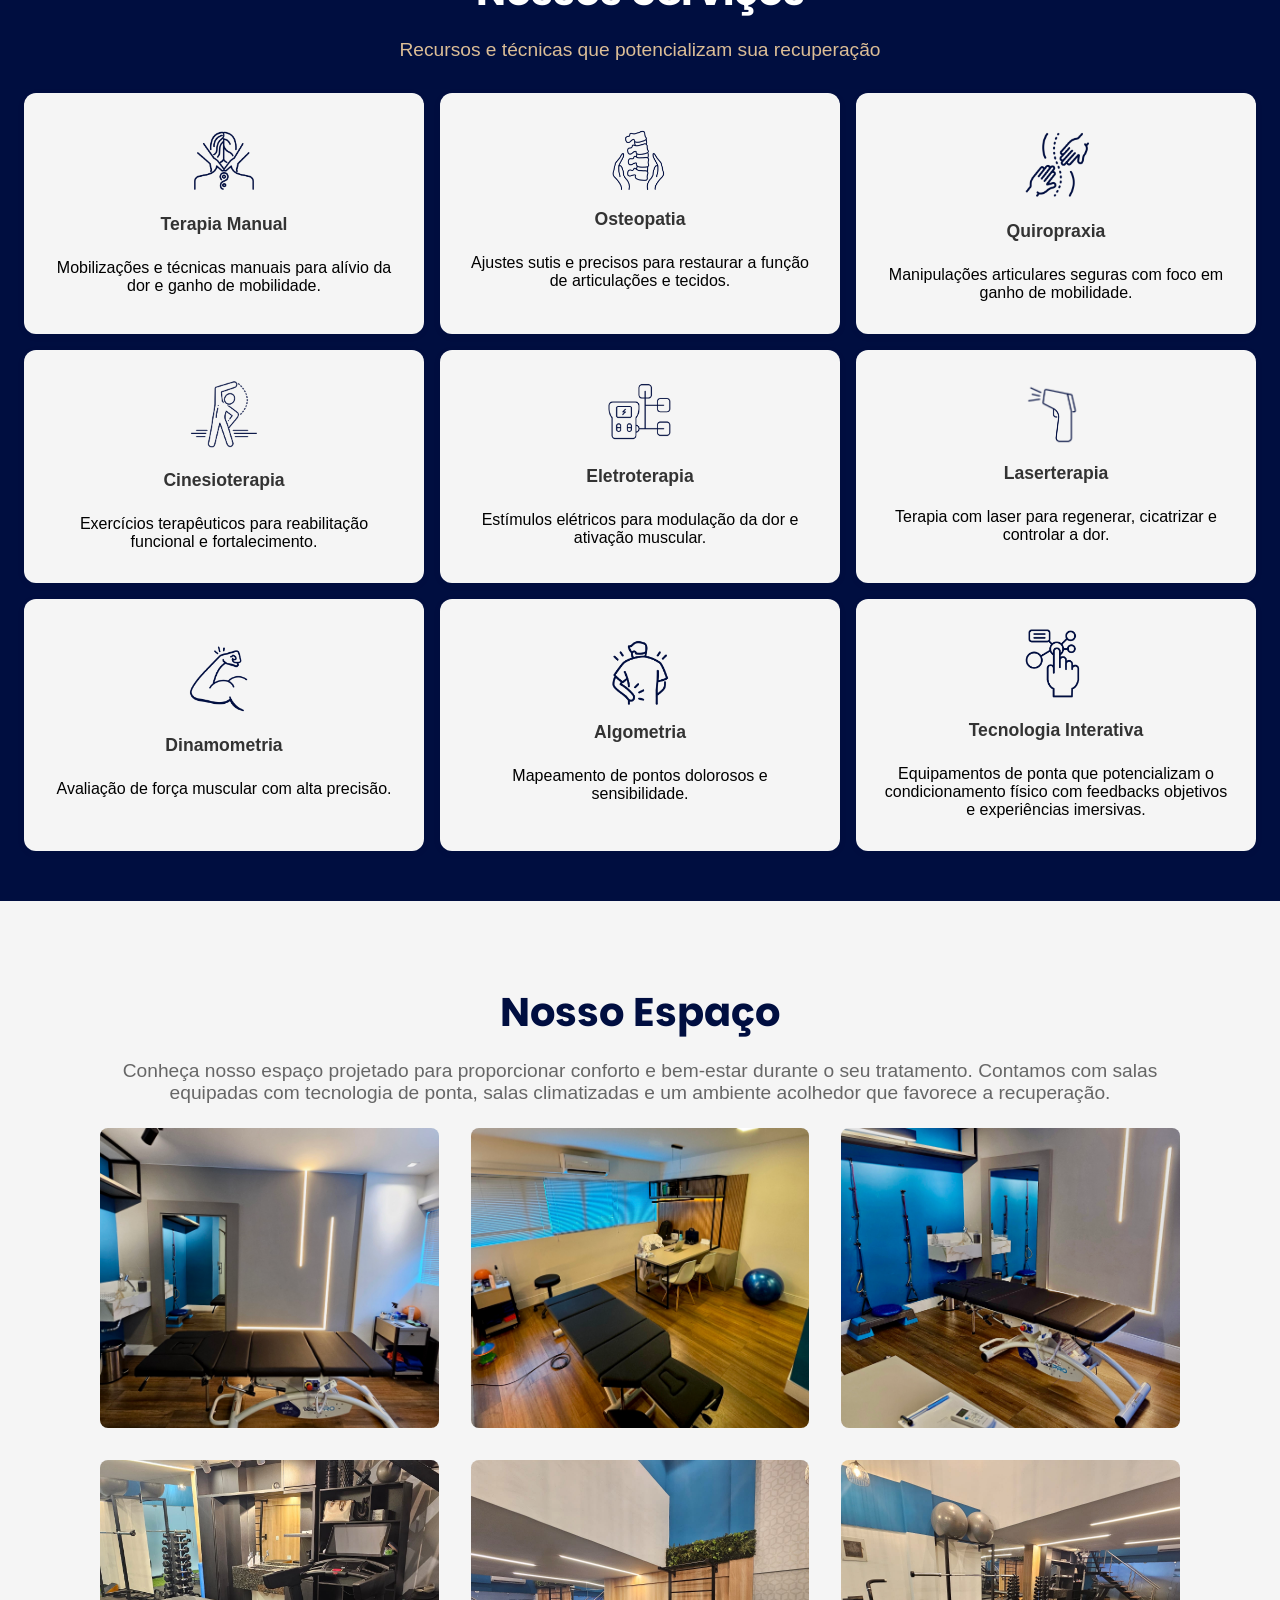
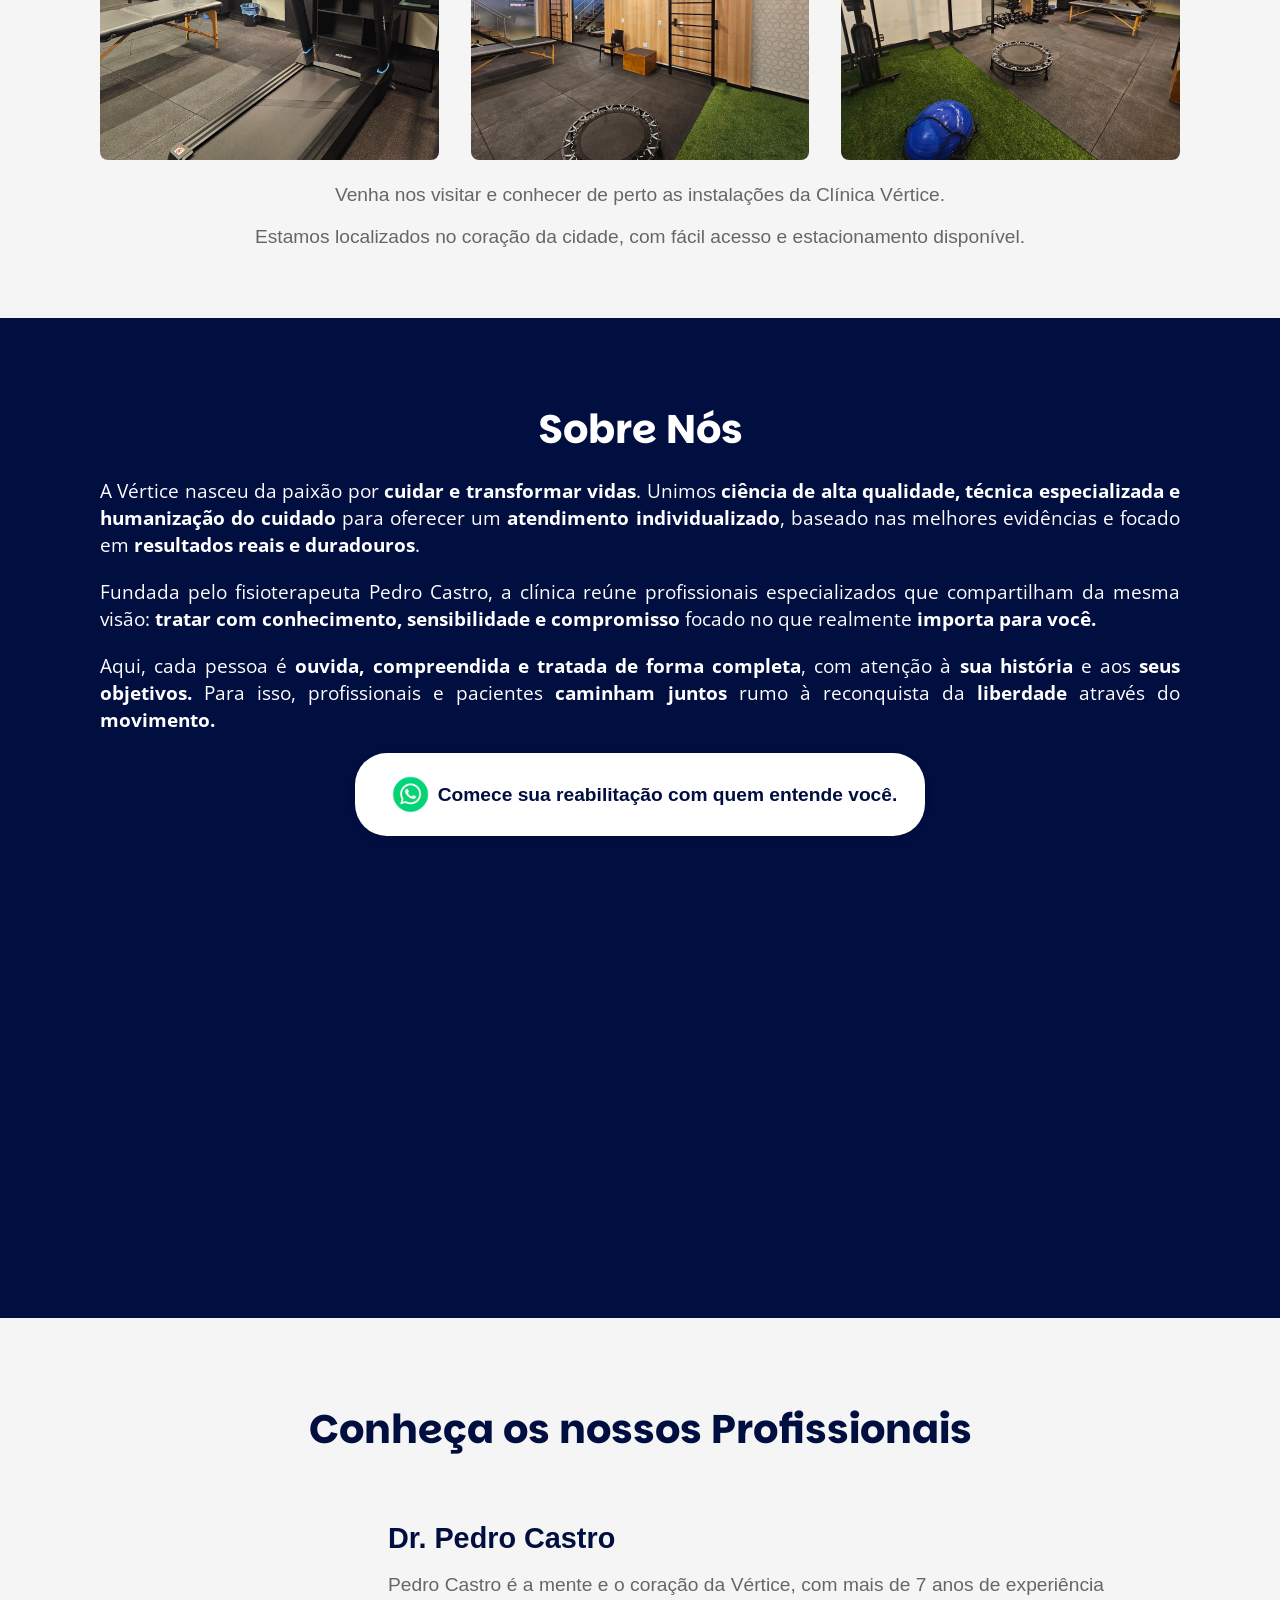
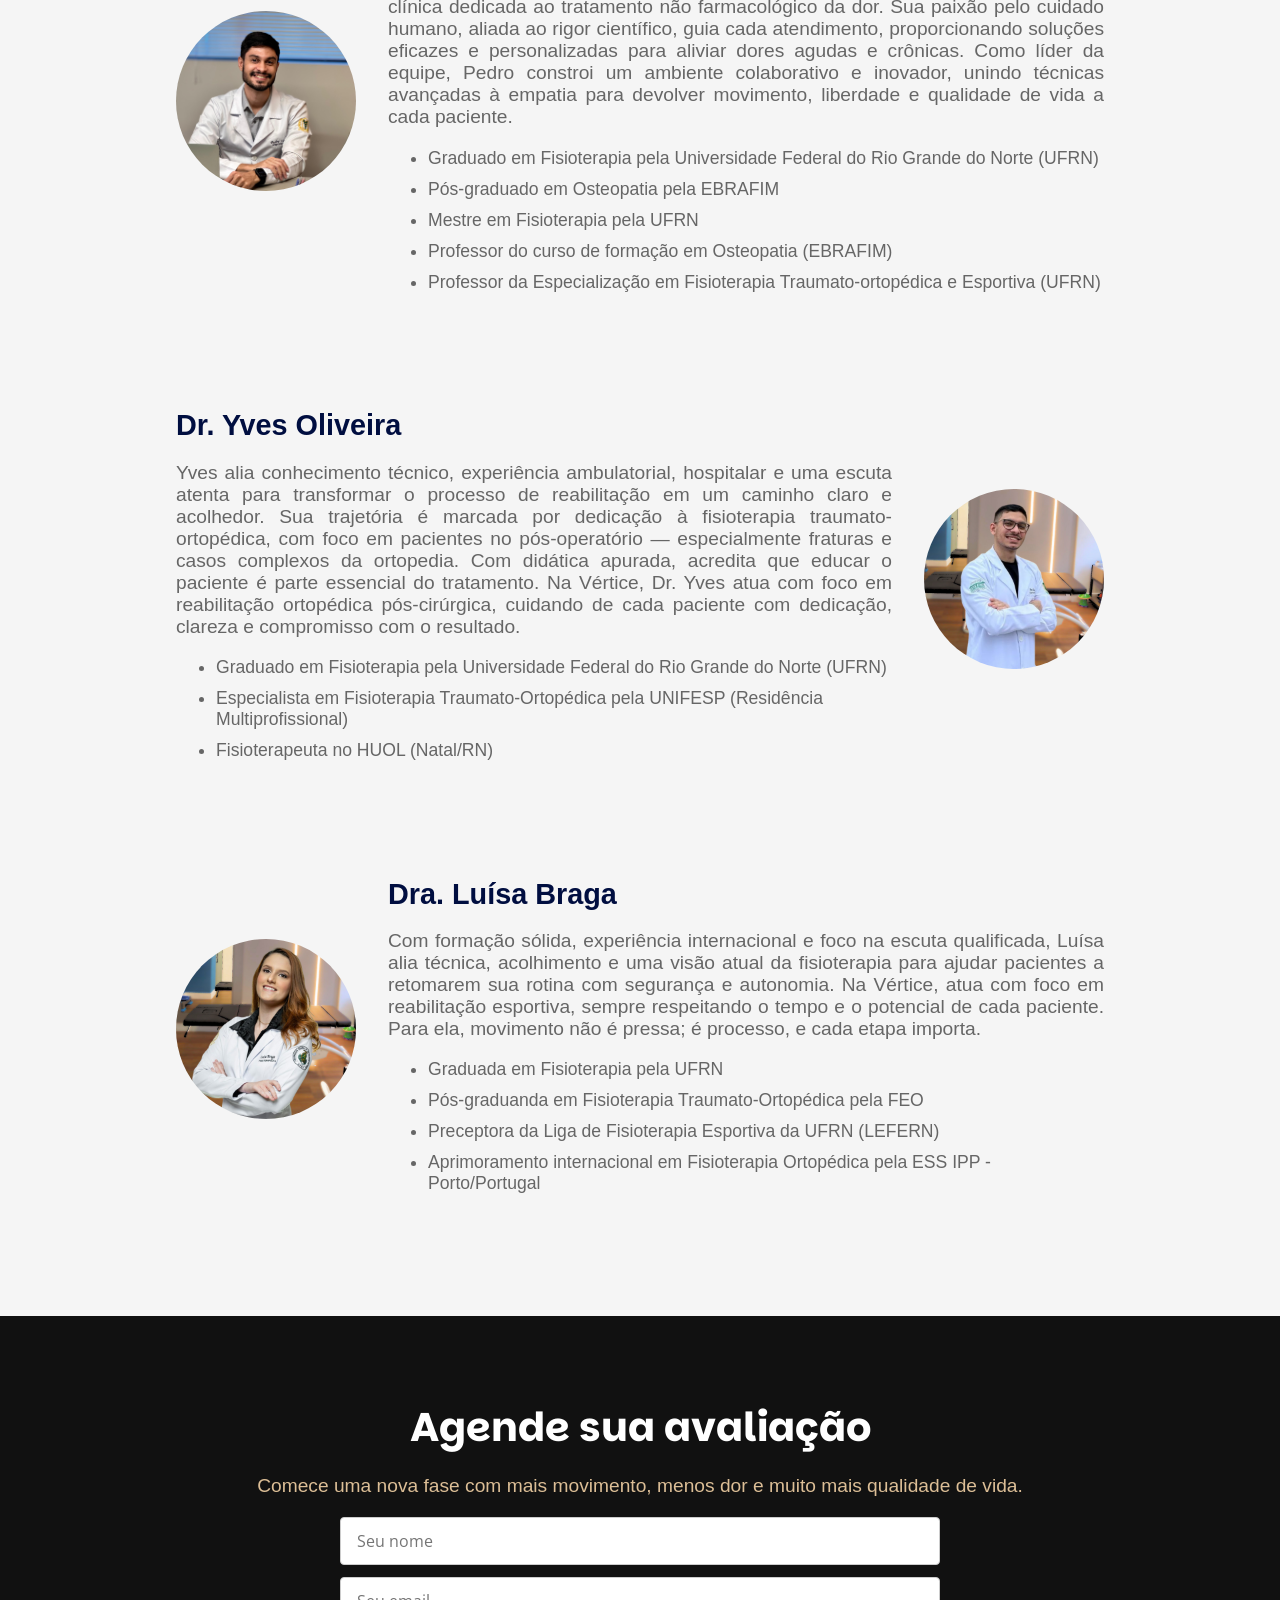
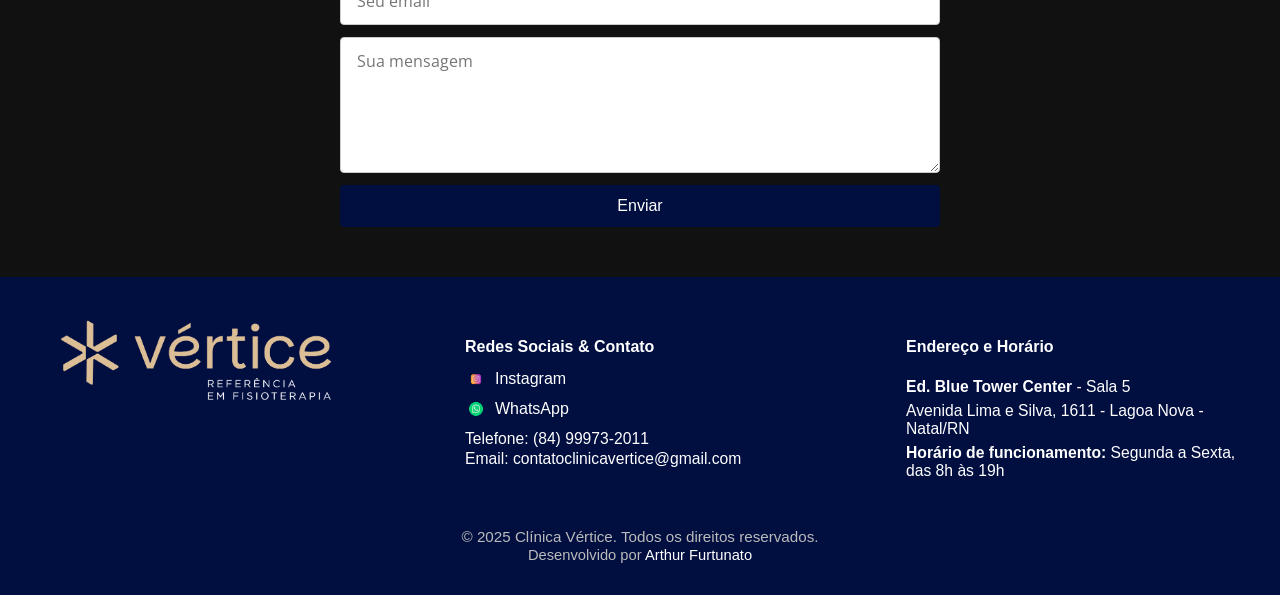
==== commit 2d25e213: "Ajustes de textos e animações" ====
--- a/index.html
+++ b/index.html
@@ -17,7 +17,7 @@
     <nav>
         <div style="cursor: pointer;" class="navbar-container">
             <a id="icone-inicio">
-                <img src="assets/img/icone_vertice.png" alt="Ícone Clínica Vértice" class="icone-vertice-img">
+                <img src="assets/img/LOGO_Logo_GP_Versao_PREFERENCIAL-6.png" alt="Ícone Clínica Vértice" class="icone-vertice-img">
             </a>
             <div class="menu-toggle" id="menu-toggle">
                 <span></span>
@@ -26,9 +26,9 @@
             </div>
             <div class="nav-links">
                 <a style="cursor: pointer;" class="nav-link" id="link-inicio">Início</a>
+                <a href="#servicos" class="nav-link">Serviços</a>
+                <a href="#espaco" class="nav-link">Espaço</a>
                 <a href="#sobre" class="nav-link">Sobre Nós</a>
-                <a href="#espaco" class="nav-link">Espaço</a>
-                <a href="#servicos" class="nav-link">Serviços</a>
                 <a href="#profissionais" class="nav-link">Profissionais</a>
                 <a href="#contato" class="nav-link">Contato</a>
             </div>
@@ -38,73 +38,60 @@
         <section class="main-section" id="home">
             <img class="main-image" src="assets/img/imagem-principal.svg" alt="Clínica Vértice">
         </section>
-        <section class="about-section" id="sobre">
-            <h2>Sobre Nós</h2>
-            <p><b>A Vértice</b> nasceu da paixão por <b>cuidar e transformar vidas</b>. Unimos <b>ciência de alta qualidade, técnica especializada e humanização do cuidado</b> para oferecer um <b>atendimento individualizado</b>, baseado nas melhores evidências e focado em <b>resultados reais e duradouros</b>.</p>
-            <p>Fundada pelo <b>fisioterapeuta Pedro Castro</b>, a clínica reúne profissionais especializados que compartilham da mesma visão: <b>tratar com conhecimento, sensibilidade e compromisso</b> focado no que realmente <b>importa para você.</b></p>
-            <p>Aqui, cada pessoa é <b>ouvida, compreendida e tratada de forma completa</b>, com atenção à <b>sua história</b> e aos <b>seus objetivos.</b> Para isso, profissionais e pacientes <b>caminham juntos</b> rumo à reconquista da <b>liberdade</b> através do <b>movimento.</b></p>
-            <a class="contact-me" href="https://wa.me/5584999732011" target="_blank">
-                <i class="fa-solid fa-message"></i>
-                Comece sua reabilitação com quem entende você.
-            </a>
-        </section>
         <section class="numbers-section">
             <h2>Nossos Diferenciais</h2>
             <p>Você no centro do cuidado sempre.</p>
-            <div class="info-section">
-                <div class="info-card">
+            <div class="info-section lazy-section" id="section-to-load">
+                <div class="info-card-number">
                     <i class="fa-solid fa-users info-icon"></i>
                     <div class="info-title">Atendimentos</div>
-                    <div class="info-value">+4.600</div>
-                </div>
-                <div class="info-card">
+                    <div class="info-value atendimentos animated" data-target="4600">0</div>
+                </div>
+                <div class="info-card-number">
                     <i class="fa-solid fa-globe info-icon"></i>
                     <div class="info-title">Consultoria Online</div>
-                    <div class="info-value">24h</div>
+                    <div class="info-value consultoria" data-target="24">0</div>
                     </div>
-                <div class="info-card">
+                <div class="info-card-number">
                     <img src="assets/img/5_estrelas.png" alt="Avaliação Média">
                     <div class="info-title">Avaliação Média</div>
-                    <div class="info-value">5/5</div>
-                </div>
-                <div class="info-card">
+                    <div class="info-value avaliacao" data-target="5">5/5</div>
+                </div>
+                <div class="info-card-number">
                     <i class="fa-solid fa-building info-icon"></i>
                     <div class="info-title">Espaço</div>
-                    <div class="info-value">+80 m²</div>
-                </div>
-            </div>
-        </section>
-        <section class="space-section" id="espaco">
-            <h2>Nosso Espaço</h2>
-            <p>Conheça nosso espaço projetado para proporcionar conforto e bem-estar durante o seu tratamento. Contamos com salas equipadas com tecnologia de ponta, salas climatizadas e um ambiente acolhedor que favorece a recuperação.</p>
-            <div class="gallery">
-                <img class="space-image" src="assets/img/foto_clinica_1.jpg" alt="Sala de Fisioterapia">
-                <img class="space-image" src="assets/img/foto_clinica_2.jpg" alt="Equipamentos Modernos">
-                <img class="space-image" src="assets/img/foto_clinica_3.jpg" alt="Ambiente Aconchegante">
-                <!-- Adicione mais imagens se desejar -->
-            </div>
-            <p>Nosso espaço é projetado para atender às necessidades de todos os nossos pacientes, oferecendo um ambiente seguro e confortável. Cada detalhe foi pensado para garantir a melhor experiência possível durante o seu tratamento.</p>
-            <p>Venha nos visitar e conhecer de perto as instalações da Clínica Vértice.</p>
-            <p>Estamos localizados no coração da cidade, com fácil acesso e estacionamento disponível.</p>
-
-            <!-- Lightbox Modal -->
-            <div id="lightbox" class="lightbox" style="display:none;">
-                <span class="close">&times;</span>
-                <img class="lightbox-content" id="lightbox-img">
-                <div id="caption"></div>
-            </div>
-            </section>
+                    <div class="info-value espaco" data-target="80">0</div>
+                </div>
+            </div>
+        </section>
+        <section class="client-assessment-section">
+            <h2>Conheça o que nossos pacientes dizem</h2>
+            <p>Histórias que inspiram. Resultados que transformam.</p>
+            <div class="carousel-wrapper">
+                <button class="prev">&#8592;</button>
+                <div class="client-assessment-container">
+                    <img src="assets/img/cliente_comentario_1.jpeg" alt="Avaliação Cliente 1" class="slide active">
+                    <img src="assets/img/cliente_comentario_2.jpeg" alt="Avaliação Cliente 2" class="slide">
+                    <img src="assets/img/cliente_comentario_3.jpeg" alt="Avaliação Cliente 3" class="slide">
+                    <img src="assets/img/cliente_comentario_4.jpeg" alt="Avaliação Cliente 4" class="slide">
+                    <img src="assets/img/cliente_comentario_5.jpeg" alt="Avaliação Cliente 5" class="slide">
+                    <img src="assets/img/cliente_comentario_6.jpeg" alt="Avaliação Cliente 6" class="slide">
+                    <img src="assets/img/cliente_comentario_7.jpeg" alt="Avaliação Cliente 7" class="slide">
+                </div>
+                <button class="next">&#8594;</button>
+            </div>
+        </section>
         <section class="services-section" id="servicos">
             <h2>Como podemos te ajudar</h2>
             <p>Planos de Tratamento personalizados para cada fase da sua reabilitação.</p>
             <div class="services-container">
                 <div class="service-card">
                     <h3>Tratamento não-farmacológico da dor</h3>
-                    <p>Tratamos dores musculoesqueléticas com avaliação minuciosa, escuta ativa e acompanhamento contínuo. Cada atendimento é individualizado, respeitando seus limites e objetivos, com foco na sua autonomia e resultado duradouro.</p>
+                    <p>Tratamos dores com avaliação precisa, escuta ativa e acompanhamento contínuo. Cada plano é individualizado, respeita seus limites e busca um resultado duradouro.</p>
                     <ul class="check-list">
                         <li>Dores na coluna (lombar, torácica e cervical)</li>
-                        <li>Hérnia de disco e ciatalgia</li>
-                        <li>Cefaleias cervicogênicas</li>
+                        <li>Hérnia de disco e dor ciática</li>
+                        <li>Dores de cabeça tensional, enxaqueca</li>
                         <li>Disfunções da ATM</li>
                         <li>Tensões musculares persistentes</li>
                         <li>Ombro congelado</li>
@@ -119,16 +106,14 @@
                 </div>
                 <div class="service-card">
                     <h3>Pré e Pós-operatórios Traumato-Ortopédicos</h3>
-                    <p>Acompanhamos você antes e depois da cirurgia, com foco na preparação do corpo, alívio da dor, retorno funcional e prevenção de complicações. Cada plano é estruturado com metas progressivas e reavaliações contínuas para garantir uma recuperação eficiente.</p>
+                    <p>Preparamos seu corpo antes da cirurgia e aceleramos sua recuperação após, com planos progressivos, metas claras e reavaliações constantes.</p>
                     <ul class="check-list">
                         <li>Fraturas</li>
                         <li>Artroplastias de Quadril, Joelho e Ombro (próteses)</li>
-                        <li>Estabilização de luxação recidivante (Bankart/Latarjet)</li>
-                        <li>Capsulotomia (liberação de ombro congelado)</li>
-                        <li>Meniscectomias e suturas meniscais</li>
+                        <li>Cirurgia de ombro (reparo de tendões, ombro congelado)</li>
+                        <li>Cirurgias no menisco (Meniscectomias e suturas meniscais)</li>
                         <li>Reconstrução do ligamento cruzado anterior (LCA)</li>
-                        <li>Cirurgias na coluna (discectomias e artrodeses)</li>
-                        <li>Reparo de tendões e tecidos moles</li>
+                        <li>Cirurgias na coluna (discectomias, artrodeses)</li>
                     </ul>
                     <a class="link-saiba-mais"href="https://wa.me/5584999732011" target="_blank">
                         <i class="fa-solid fa-circle-plus"></i>
@@ -137,12 +122,12 @@
                 </div>
                 <div class="service-card">
                     <h3>Fisioterapia Esportiva</h3>
-                    <p>Acompanhamos atletas e praticantes de atividade física de todos os níveis, com foco na reabilitação, prevenção de lesões e retorno seguro ao esporte. Nossos planos terapêuticos são individualizados, baseados em uma avaliação precisa com equipamentos de alta tecnologia e alinhados às exigências da sua modalidade.</p>
+                    <p>Reabilitação, prevenção e retorno seguro ao esporte, com planos personalizados e avaliação tecnológica adaptada à sua modalidade.</p>
                     <ul class="check-list">
                         <li>Distensões e lesões musculares</li>
                         <li>Instabilidades, entorses e lesões ligamentares</li>
-                        <li>Lesões do manguito rotador e impacto subacromial</li>
-                        <li>Reconstrução do ligamento cruzado anterior (LCA)</li>
+                        <li>Lesões no ombro</li>
+                        <li>Ruptura do ligamento cruzado anterior (LCA)</li>
                         <li>Condromalácia patelar e lesões no menisco</li>
                         <li>Síndrome da banda iliotibial</li>
                         <li>Pubalgia e canelite</li>
@@ -206,6 +191,38 @@
                 </div>
             </div>
         </section>
+        <section class="space-section" id="espaco">
+            <h2>Nosso Espaço</h2>
+            <p>Conheça nosso espaço projetado para proporcionar conforto e bem-estar durante o seu tratamento. Contamos com salas equipadas com tecnologia de ponta, salas climatizadas e um ambiente acolhedor que favorece a recuperação.</p>
+            <div class="gallery">
+                <img class="space-image" src="assets/img/foto_clinica_1.jpg">
+                <img class="space-image" src="assets/img/foto_clinica_2.jpg">
+                <img class="space-image" src="assets/img/foto_clinica_3.jpg">
+                <img class="space-image" src="assets/img/foto_clinica_4.jpg">
+                <img class="space-image" src="assets/img/foto_clinica_5.jpg">
+                <img class="space-image" src="assets/img/foto_clinica_6.jpg">
+            </div>
+            <p>Venha nos visitar e conhecer de perto as instalações da Clínica Vértice.</p>
+            <p>Estamos localizados no coração da cidade, com fácil acesso e estacionamento disponível.</p>
+
+            <!-- Lightbox Modal -->
+            <div id="lightbox" class="lightbox" style="display:none;">
+                <span class="close">&times;</span>
+                <img class="lightbox-content" id="lightbox-img">
+                <div id="caption"></div>
+            </div>
+        </section>
+        <section class="about-section" id="sobre">
+            <h2>Sobre Nós</h2>
+            <p>A Vértice nasceu da paixão por <b>cuidar e transformar vidas</b>. Unimos <b>ciência de alta qualidade, técnica especializada e humanização do cuidado</b> para oferecer um <b>atendimento individualizado</b>, baseado nas melhores evidências e focado em <b>resultados reais e duradouros</b>.</p>
+            <p>Fundada pelo fisioterapeuta Pedro Castro, a clínica reúne profissionais especializados que compartilham da mesma visão: <b>tratar com conhecimento, sensibilidade e compromisso</b> focado no que realmente <b>importa para você.</b></p>
+            <p>Aqui, cada pessoa é <b>ouvida, compreendida e tratada de forma completa</b>, com atenção à <b>sua história</b> e aos <b>seus objetivos.</b> Para isso, profissionais e pacientes <b>caminham juntos</b> rumo à reconquista da <b>liberdade</b> através do <b>movimento.</b></p>
+            <a class="contact-me" href="https://wa.me/5584999732011" target="_blank">
+                <!-- <i class="fa-solid fa-message"></i> -->
+                <img src="assets/img/whatsapp-icon.png" alt="WhatsApp" class="social-icon">
+                Comece sua reabilitação com quem entende você.
+            </a>
+        </section>
         <section class="profissionais-section" id="profissionais">
             <h2>Conheça os nossos Profissionais</h2>
             <div class="profissionais">
@@ -214,7 +231,6 @@
                     <div class="descricao">
                         <h3>Dr. Pedro Castro</h3>
                         <p>Pedro Castro é a mente e o coração da Vértice, com mais de 7 anos de experiência clínica dedicada ao tratamento não farmacológico da dor. Sua paixão pelo cuidado humano, aliada ao rigor científico, guia cada atendimento, proporcionando soluções eficazes e personalizadas para aliviar dores agudas e crônicas. Como líder da equipe, Pedro constroi um ambiente colaborativo e inovador, unindo técnicas avançadas à empatia para devolver movimento, liberdade e qualidade de vida a cada paciente.</p>
-                        <p>Formações Acadêmicas:</p>
                         <ul>
                             <li>Graduado em Fisioterapia pela Universidade Federal do Rio Grande do Norte (UFRN) </li>
                             <li>Pós-graduado em Osteopatia pela EBRAFIM</li>
@@ -228,13 +244,11 @@
                     <img src="assets/img/foto_YO_profissional.png" alt="Dr. Yves Oliveira">
                     <div class="descricao">
                         <h3>Dr. Yves Oliveira</h3>
-                        <p>Yves alia conhecimento técnico, experiência hospitalar e uma escuta atenta para transformar o processo de reabilitação em um caminho claro e acolhedor. Sua trajetória é marcada por dedicação à fisioterapia traumato-ortopédica, com foco em pacientes no pós-operatório — especialmente fraturas, cirurgias de coluna e casos complexos da ortopedia. Com didática apurada, acredita que educar o paciente é parte essencial do tratamento. Na Vértice, Dr. Yves atua com foco em reabilitação ortopédica pós-cirúrgica, cuidando de cada paciente com dedicação, clareza e compromisso com o resultado.</p>
-                        <p>Formações Acadêmicas:</p>
+                        <p>Yves alia conhecimento técnico, experiência ambulatorial, hospitalar e uma escuta atenta para transformar o processo de reabilitação em um caminho claro e acolhedor. Sua trajetória é marcada por dedicação à fisioterapia traumato-ortopédica, com foco em pacientes no pós-operatório — especialmente fraturas e casos complexos da ortopedia. Com didática apurada, acredita que educar o paciente é parte essencial do tratamento. Na Vértice, Dr. Yves atua com foco em reabilitação ortopédica pós-cirúrgica, cuidando de cada paciente com dedicação, clareza e compromisso com o resultado.</p>
                         <ul>
                             <li>Graduado em Fisioterapia pela Universidade Federal do Rio Grande do Norte (UFRN)</li>
-                            <li>Especialista em Fisioterapia Traumato-Ortopédica pela UNIFESP (Residência – EBSERH)</li>
-                            <li>Fisioterapeuta no HUOL (Natal/RN) e SERFIS (Prefeitura de Santos/SP)</li>
-                            <li>Mentor da Vem Concursos (formação para provas e residência)</li>
+                            <li>Especialista em Fisioterapia Traumato-Ortopédica pela UNIFESP (Residência Multiprofissional)</li>
+                            <li>Fisioterapeuta no HUOL (Natal/RN)</li>
                     </div>
                 </div>
                 <div class="profissional">
@@ -242,30 +256,12 @@
                     <div class="descricao">
                         <h3>Dra. Luísa Braga</h3>
                         <p>Com formação sólida, experiência internacional e foco na escuta qualificada, Luísa alia técnica, acolhimento e uma visão atual da fisioterapia para ajudar pacientes a retomarem sua rotina com segurança e autonomia. Na Vértice, atua com foco em reabilitação esportiva, sempre respeitando o tempo e o potencial de cada paciente. Para ela, movimento não é pressa; é processo, e cada etapa importa.</p>
-                        <p>Formações Acadêmicas:</p>
                         <ul>
-                            <li>Graduada em Fisioterapia pela Universidade Federal do Rio Grande do Norte (UFRN)</li>
+                            <li>Graduada em Fisioterapia pela UFRN</li>
+                            <li>Pós-graduanda em Fisioterapia Traumato-Ortopédica pela FEO</li>
                             <li>Preceptora da Liga de Fisioterapia Esportiva da UFRN (LEFERN)</li>
-                            <li>Aprimoramento clínico-acadêmico em Fisioterapia Ortopédica na Escola Superior de Saúde – Instituto Politécnico do Porto (Portugal)</li>
-                            <li>Capacitação em Quiropraxia Clínica, Conceito Mulligan e Método PHAST</li>
-                </div>
-            </div>
-        </section>
-        <section class="client-assessment-section">
-            <h2>Avaliações dos nossos clientes</h2>
-            <p>Conheça o que nossos pacientes dizem sobre a experiência na Vértice.</p>
-            <div class="carousel-wrapper">
-                <button class="prev">&#8592;</button>
-                <div class="client-assessment-container">
-                    <img src="assets/img/cliente_comentario_1.jpeg" alt="Avaliação Cliente 1" class="slide active">
-                    <img src="assets/img/cliente_comentario_2.jpeg" alt="Avaliação Cliente 2" class="slide">
-                    <img src="assets/img/cliente_comentario_3.jpeg" alt="Avaliação Cliente 3" class="slide">
-                    <img src="assets/img/cliente_comentario_4.jpeg" alt="Avaliação Cliente 4" class="slide">
-                    <img src="assets/img/cliente_comentario_5.jpeg" alt="Avaliação Cliente 5" class="slide">
-                    <img src="assets/img/cliente_comentario_6.jpeg" alt="Avaliação Cliente 6" class="slide">
-                    <img src="assets/img/cliente_comentario_7.jpeg" alt="Avaliação Cliente 7" class="slide">
-                </div>
-                <button class="next">&#8594;</button>
+                            <li>Aprimoramento internacional em Fisioterapia Ortopédica pela ESS IPP - Porto/Portugal</li>
+                </div>
             </div>
         </section>
         <section class="contact-section" id="contato">
@@ -317,5 +313,6 @@
     <script src="assets/whatsapp.js"></script>
     <script src="assets/light-box.js"></script>
     <script src="assets/carrossel.js"></script>
+    <script src="assets/lazy-loading.js"></script>
 </body>
 </html>
--- a/style/style.css
+++ b/style/style.css
@@ -32,9 +32,23 @@
   padding: 0px 20px;
 }
 
+#icone-inicio {
+  display: flex;
+  align-items: center;
+  cursor: pointer;
+  padding: 10px;
+}
+
 .icone-vertice-img {
-  width: 120px;
+  width: 180px;
   height: auto;
+}
+
+@media (max-width: 768px) {
+  .icone-vertice-img {
+    width: 150px;
+    padding: 8px;
+  }
 }
 
 .nav-links {
@@ -46,6 +60,7 @@
   color: #e5e7eb;
   text-decoration: none;
   font-weight: 500;
+  font-size: 1.1rem;
   position: relative;
   transition: color 0.3s;
   padding: 4px 0;
@@ -89,7 +104,18 @@
   transition: 0.3s;
 }
 
+@media (max-width: 1000px) {
+  .nav-link {
+    font-size: 0.9rem;
+  }
+}
+
 @media (max-width: 768px) {
+  nav {
+    top: -1px;
+    left: -1px;
+  }
+
   .navbar-container {
     padding-right: 30px;
   }
@@ -127,7 +153,7 @@
 
 .main-section {
   position: relative;
-  width: 100.1%;
+  width: 101%;
   max-height: 93vh;
   display: flex;
   align-items: center;
@@ -147,8 +173,8 @@
 
 .about-section {
   padding: 50px 100px;
-  background: #f5f5f5;
-  color: #000e40;
+  background: #000e40;
+  color: #fff;
   text-align: center;
   height: 100vh;
 }
@@ -164,7 +190,7 @@
   text-align: center;
   font-size: 1.8rem;
   margin-bottom: 10px;
-  color: #000e40;
+  color: #fff;
   font-family: "Montserrat", sans-serif;
 }
 
@@ -172,7 +198,7 @@
   text-align: justify;
   font-size: 1.2rem;
   margin-bottom: 20px;
-  color: #666;
+  color: #fff;
   font-family: "Open Sans", sans-serif;
 }
 
@@ -181,7 +207,7 @@
     padding: 36px 32px;
   }
   .about-section h2 {
-    font-size: 2rem;
+    font-size: 2.5rem;
   }
   .about-section h3 {
     font-size: 1.3rem;
@@ -197,28 +223,27 @@
     padding: 24px 8px;
   }
   .about-section h2 {
-    font-size: 1.3rem;
+    font-size: 2.5rem;
   }
   .about-section h3 {
     font-size: 1.05rem;
   }
   .about-section p {
-    text-align: left;
-    padding: 0 2px;
+    text-align: justify;
+    padding: 0 10px;
   }
 }
 
 .contact-me {
   display: inline-flex;
   align-items: center;
-  background: #000e40; /* Cor do WhatsApp, pode trocar */
-  color: #fff;
+  background: #fff; /* Cor do WhatsApp, pode trocar */
+  color: #000e40;
   padding: 14px 28px;
   border-radius: 32px;
-  font-size: 1.1rem;
+  font-size: 1.2rem;
   font-weight: 600;
   box-shadow: 0 2px 8px rgba(0, 0, 0, 0.08);
-  gap: 14px;
   transition: background 0.3s, transform 0.2s;
   cursor: pointer;
   text-decoration: none;
@@ -232,7 +257,12 @@
 
 .contact-me i {
   font-size: 1.3em;
-  color: #fff;
+  color: #000e40;
+}
+
+.contact-me .social-icon {
+  width: 55px;
+  height: 55px;
 }
 
 .space-section {
@@ -326,10 +356,11 @@
     padding: 36px 24px;
   }
   .space-section h2 {
-    font-size: 2rem;
+    font-size: 2.5rem;
   }
   .space-section p {
     font-size: 1.05rem;
+    text-align: justify;
   }
   .gallery {
     grid-template-columns: repeat(2, 1fr);
@@ -345,12 +376,12 @@
     padding: 20px 4px;
   }
   .space-section h2 {
-    font-size: 1.3rem;
+    font-size: 2.5rem;
   }
   .space-section p {
     font-size: 0.98rem;
-    padding: 0 2px;
-    text-align: left;
+    padding: 0 19px;
+    text-align: justify;
   }
   .gallery {
     grid-template-columns: 1fr;
@@ -368,7 +399,7 @@
 
 .services-section {
   padding: 50px 0;
-  background: #111;
+  background: #000e40;
   color: #e5e7eb;
 }
 
@@ -391,6 +422,19 @@
   grid-template-columns: repeat(3, 1fr);
   gap: 24px;
   padding: 24px;
+}
+
+@media (max-width: 600px) {
+  .services-section {
+    padding: 20px 4px;
+  }
+  .services-section h2 {
+    font-size: 2.5rem;
+  }
+  .services-section p {
+    font-size: 0.98rem;
+    padding: 0 2px;
+  }
 }
 
 .services-container .link-saiba-mais {
@@ -430,7 +474,7 @@
 }
 
 .numbers-section {
-  background-color: #111;
+  background-color: #000e40;
   color: #e5e7eb;
   padding-bottom: 30px;
   padding-top: 30px;
@@ -498,8 +542,9 @@
 
 .contact-section {
   padding: 50px 0;
-  background: #fff;
-  color: #000e40;
+  background: #111;
+  /* color: #000e40; */
+  color: #fff;
   height: auto;
 }
 
@@ -515,7 +560,7 @@
   font-size: 1.2rem;
   margin-bottom: 20px;
   padding: 0 20px;
-  color: #666;
+  color: #dcbe96;
 }
 
 .contact-form {
@@ -532,6 +577,7 @@
   border: 1px solid #ccc;
   border-radius: 4px;
   font-size: 1rem;
+  font-family: "Open Sans", sans-serif;
 }
 
 .contact-form button {
@@ -722,6 +768,12 @@
   }
   .profissional .descricao p {
     font-size: 1.05rem;
+    text-align: justify;
+  }
+
+  .profissional .descricao ul li {
+    font-size: 1rem;
+    text-align: left;
   }
   .profissional img,
   .profissional .luisa-foto,
@@ -745,8 +797,9 @@
   .profissional.invertido {
     flex-direction: column;
     text-align: center;
-    padding: 12px 4px;
+    padding: 12px 8px;
     margin-bottom: 28px;
+    margin-right: 15px;
   }
 
   .profissional img,
@@ -763,12 +816,22 @@
 
   .profissional .descricao p {
     font-size: 0.98rem;
-    text-align: left;
-    padding: 0 2px;
+    text-align: justify;
+    padding: 0 4px;
   }
 }
 
 @media (max-width: 400px) {
+  .profissionais {
+    max-width: 100%;
+    padding: 0 4px;
+  }
+
+  .profissional {
+    padding: 8px 2px;
+    margin-bottom: 20px;
+  }
+
   .profissionais-section h2 {
     font-size: 1.2rem;
   }
@@ -917,6 +980,7 @@
   display: flex;
   flex-direction: column;
   align-items: center;
+  justify-content: center;
   transition: box-shadow 0.3s cubic-bezier(0.4, 2, 0.6, 1),
     transform 0.3s cubic-bezier(0.4, 2, 0.6, 1);
 }
@@ -965,6 +1029,68 @@
   }
 }
 
+.info-card-number {
+  flex: 1;
+  background: #fff;
+  border-radius: 12px;
+  box-shadow: 0 2px 8px rgba(0, 0, 0, 0.08);
+  padding: 32px 16px;
+  display: flex;
+  flex-direction: column;
+  align-items: center;
+  justify-content: center;
+  transition: box-shadow 0.3s cubic-bezier(0.4, 2, 0.6, 1),
+    transform 0.3s cubic-bezier(0.4, 2, 0.6, 1);
+}
+
+.info-card-number img {
+  width: 55%;
+  height: auto;
+  border-radius: 8px;
+  margin-bottom: 16px;
+}
+
+.info-card-number:hover {
+  box-shadow: 0 8px 24px rgba(0, 0, 0, 0.18);
+  transform: translateY(-10px) scale(1.04);
+}
+
+.info-card-number:hover .info-icon {
+  color: #0056b3;
+}
+
+.info-card-number:hover img {
+  filter: brightness(0.7) saturate(1.5);
+}
+
+.info-card-number .info-icon {
+  font-size: 2.5rem;
+  color: #007bff;
+  margin-bottom: 16px;
+}
+.info-card-number .info-title {
+  font-size: 1.1rem;
+  font-weight: 600;
+  margin-bottom: 8px;
+  color: #333;
+}
+
+.info-card-number .info-value {
+  font-size: 2rem;
+  font-weight: bold;
+  color: #222;
+  animation: blur 0.3s ease-in-out;
+}
+
+@keyframes blur {
+  0% {
+    filter: blur(3px);
+  }
+  100% {
+    filter: blur(0);
+  }
+}
+
 .check-list {
   list-style: none;
   padding-left: 0;
@@ -979,7 +1105,7 @@
 
 .resource-section {
   padding: 10px 0px 50px 0px;
-  background: #111;
+  background: #000e40;
   color: #fff;
 }
 
@@ -1057,9 +1183,10 @@
 
 .client-assessment-section {
   padding: 50px 0px 0px 0px;
-  background: #111;
-  color: #fff;
-  text-align: center;
+  background: #f5f5f5;
+  color: #000e40;
+  text-align: center;
+  height: 100vh;
 }
 
 .client-assessment-section h2 {
@@ -1072,7 +1199,7 @@
 .client-assessment-section p {
   text-align: center;
   font-size: 1.2rem;
-  color: #dcbe96;
+  color: #666;
 }
 
 .carousel-wrapper {
@@ -1121,7 +1248,7 @@
 .next {
   background: none;
   border: none;
-  color: #fff;
+  color: #000;
   font-size: 2.5rem;
   cursor: pointer;
   padding: 0 18px;
@@ -1140,3 +1267,26 @@
   color: #007bff;
   opacity: 1;
 }
+
+@media (max-width: 600px) {
+  .client-assessment-section {
+    height: 80vh;
+  }
+
+  .client-assessment-container {
+    width: 90%;
+    max-width: 100%;
+    height: 10%;
+  }
+  .client-assessment-container img {
+    width: 100%;
+    height: auto;
+  }
+  .prev,
+  .next {
+    font-size: 2rem;
+    padding: 0 12px;
+    height: 40px;
+    width: 40px;
+  }
+}
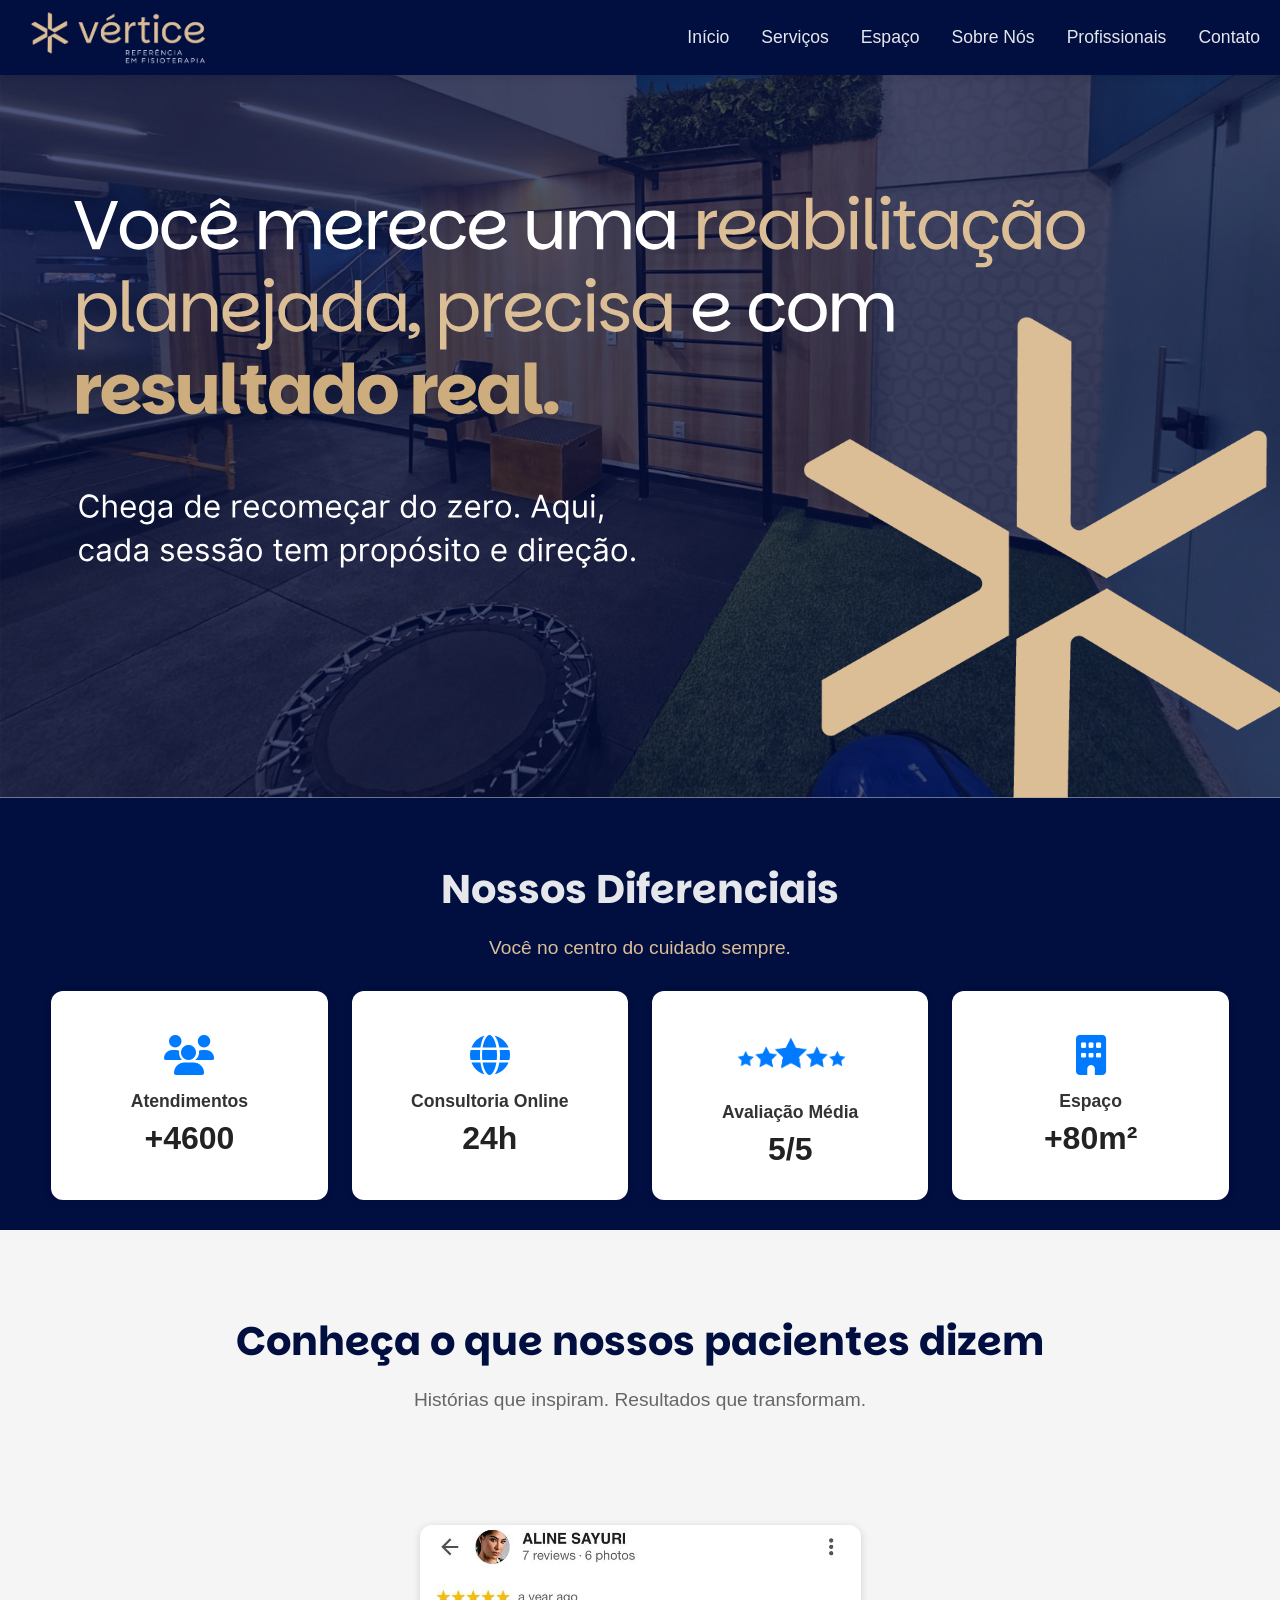
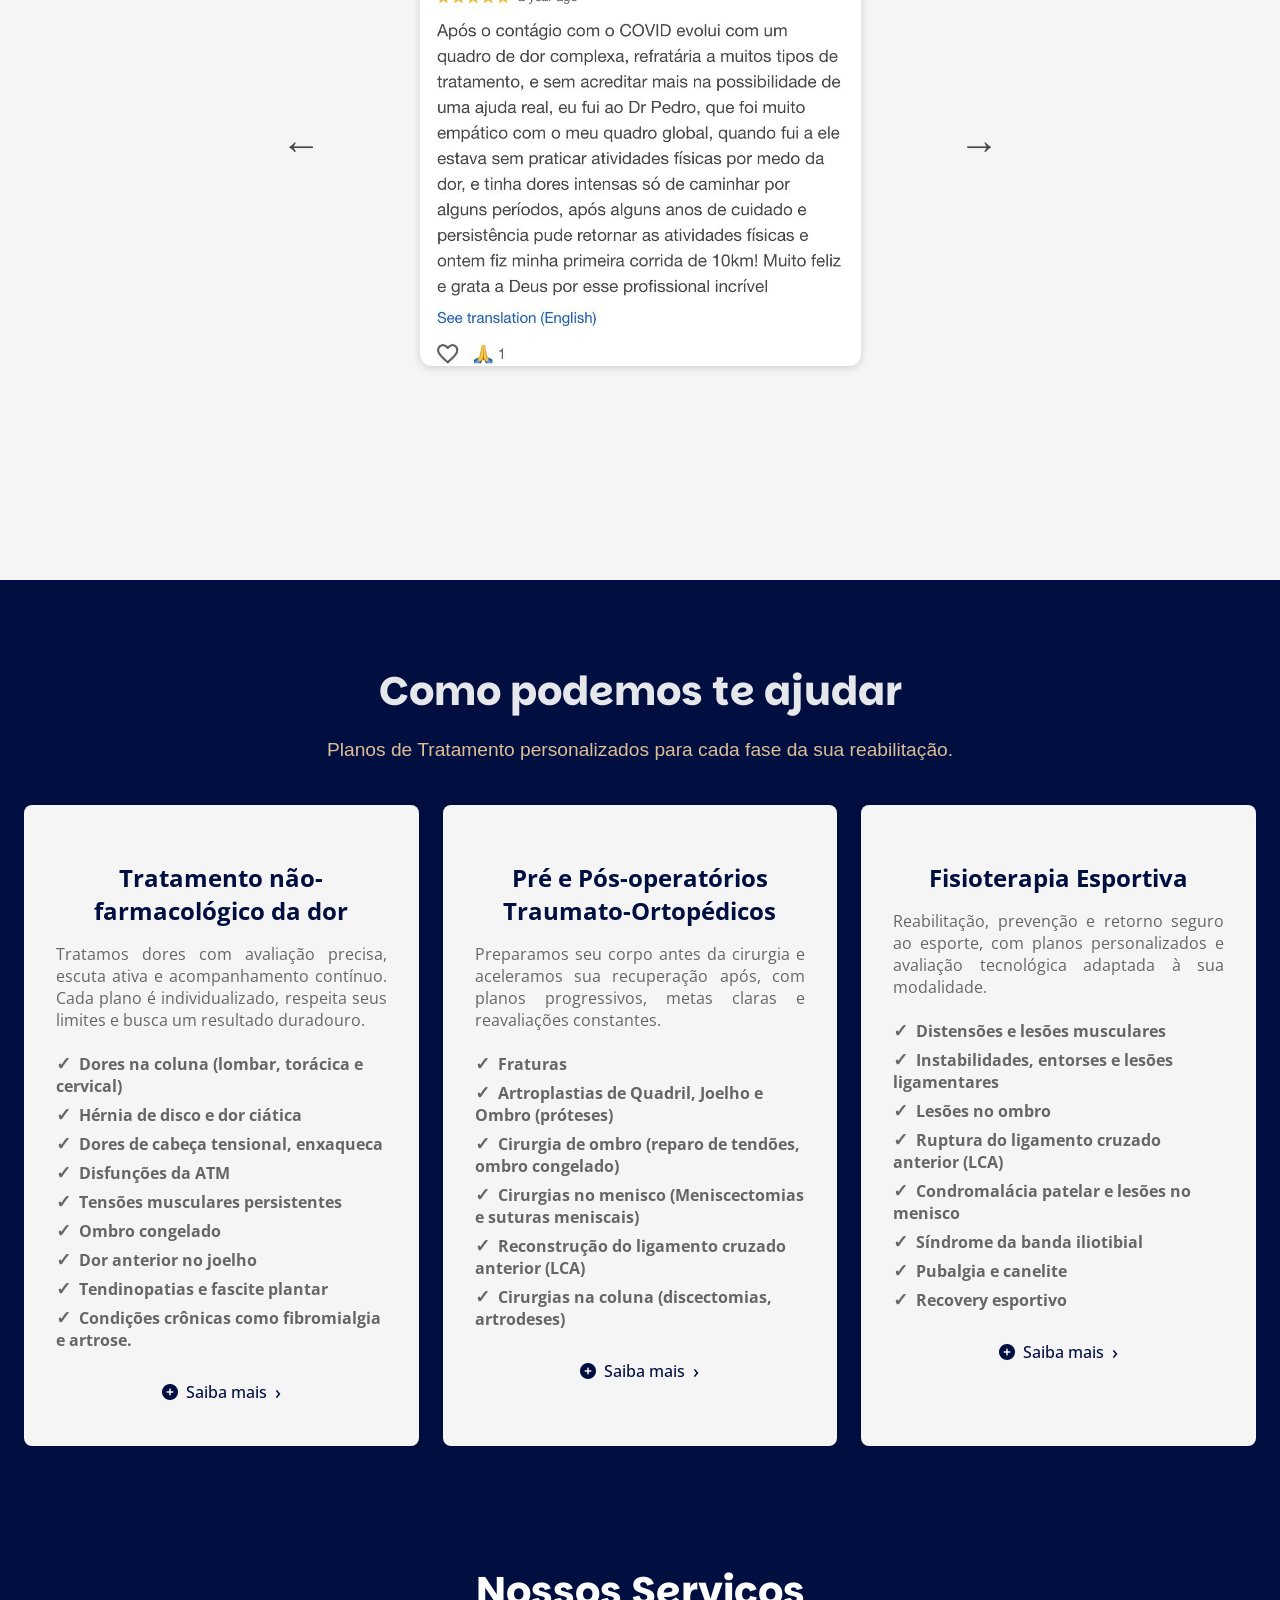
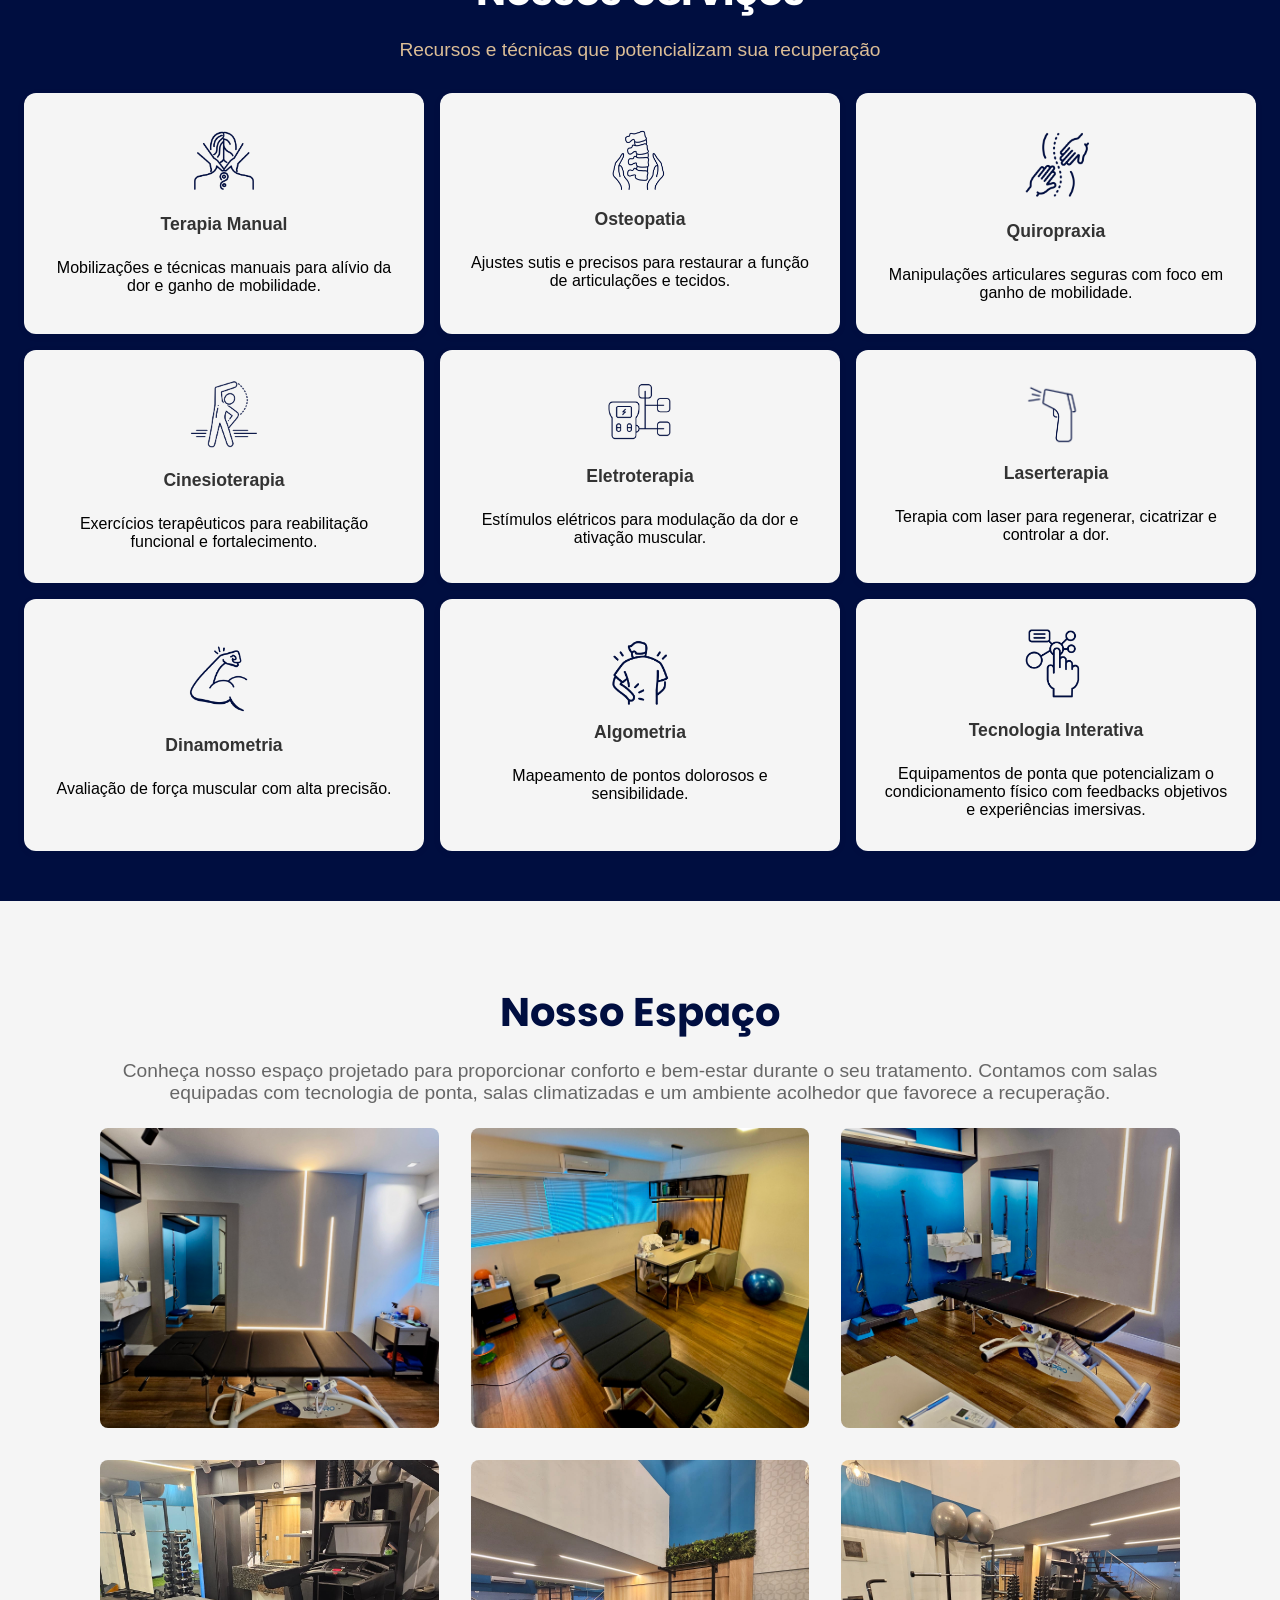
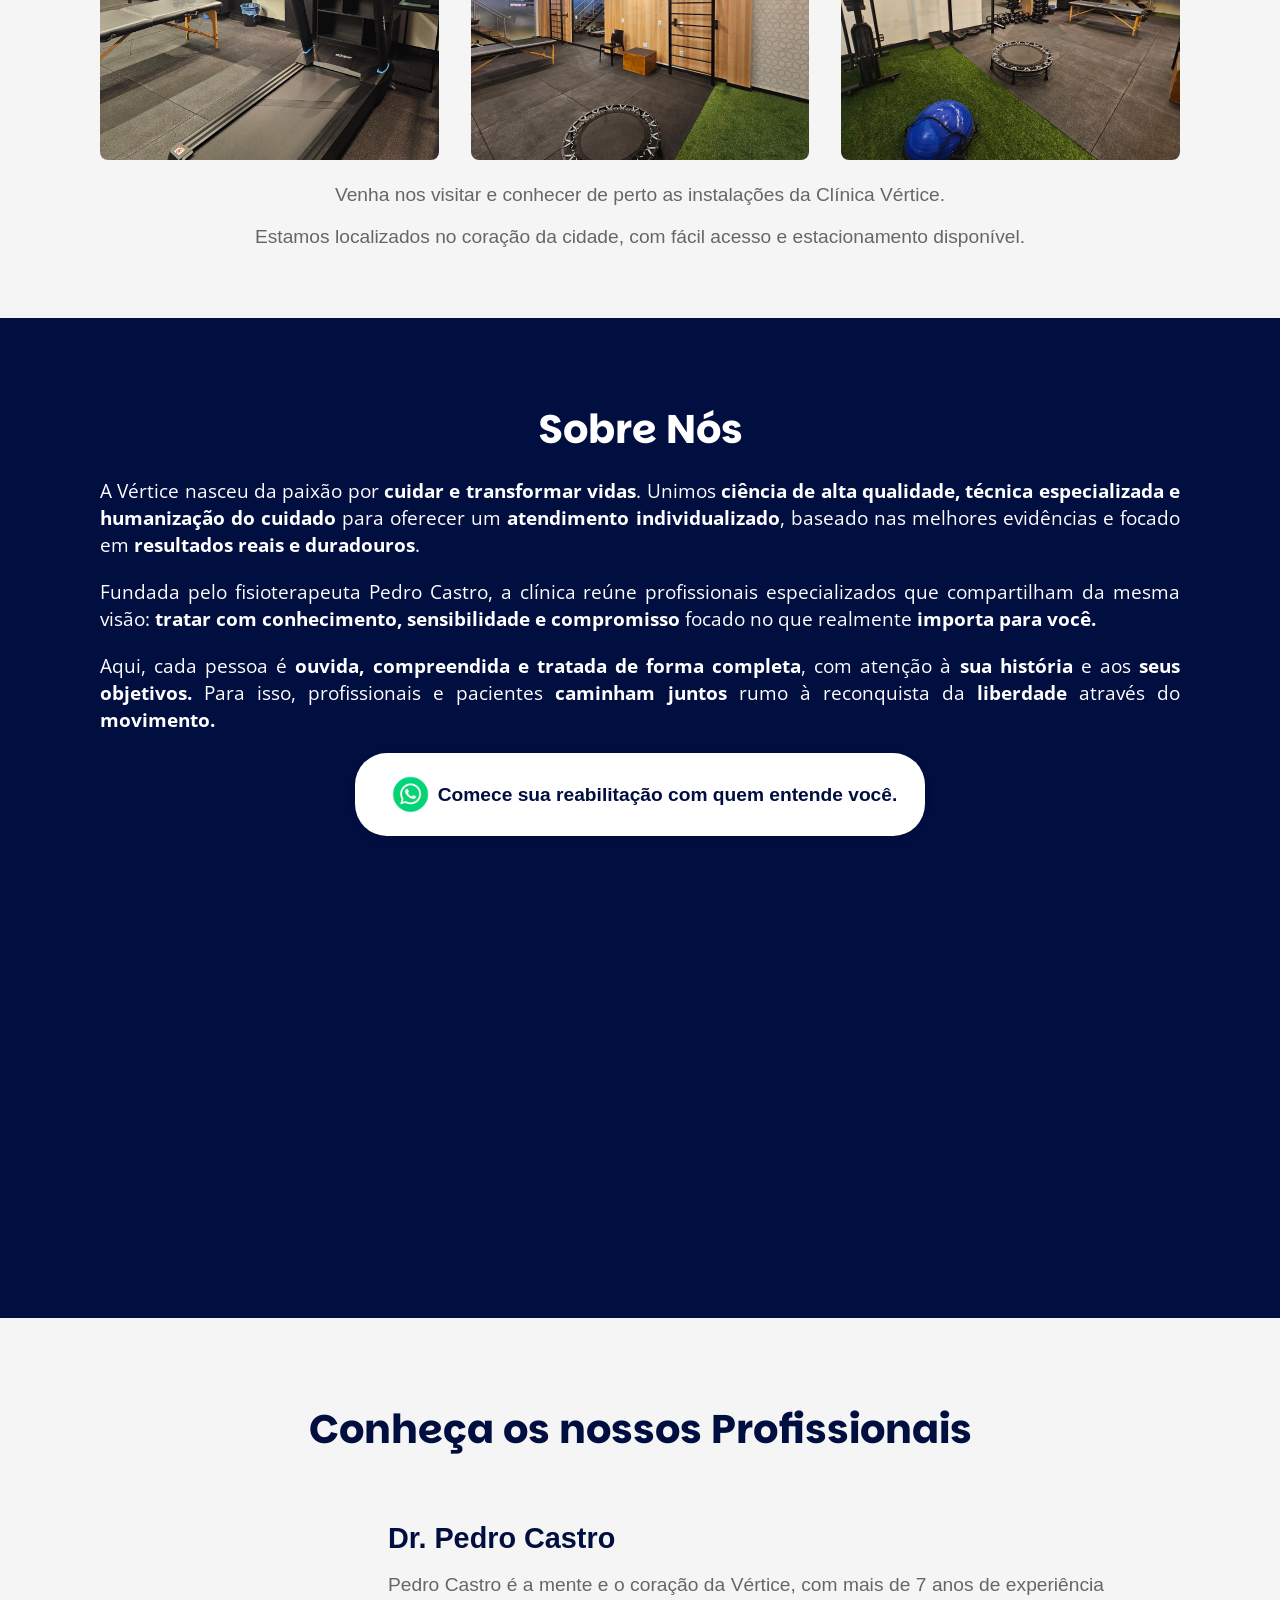
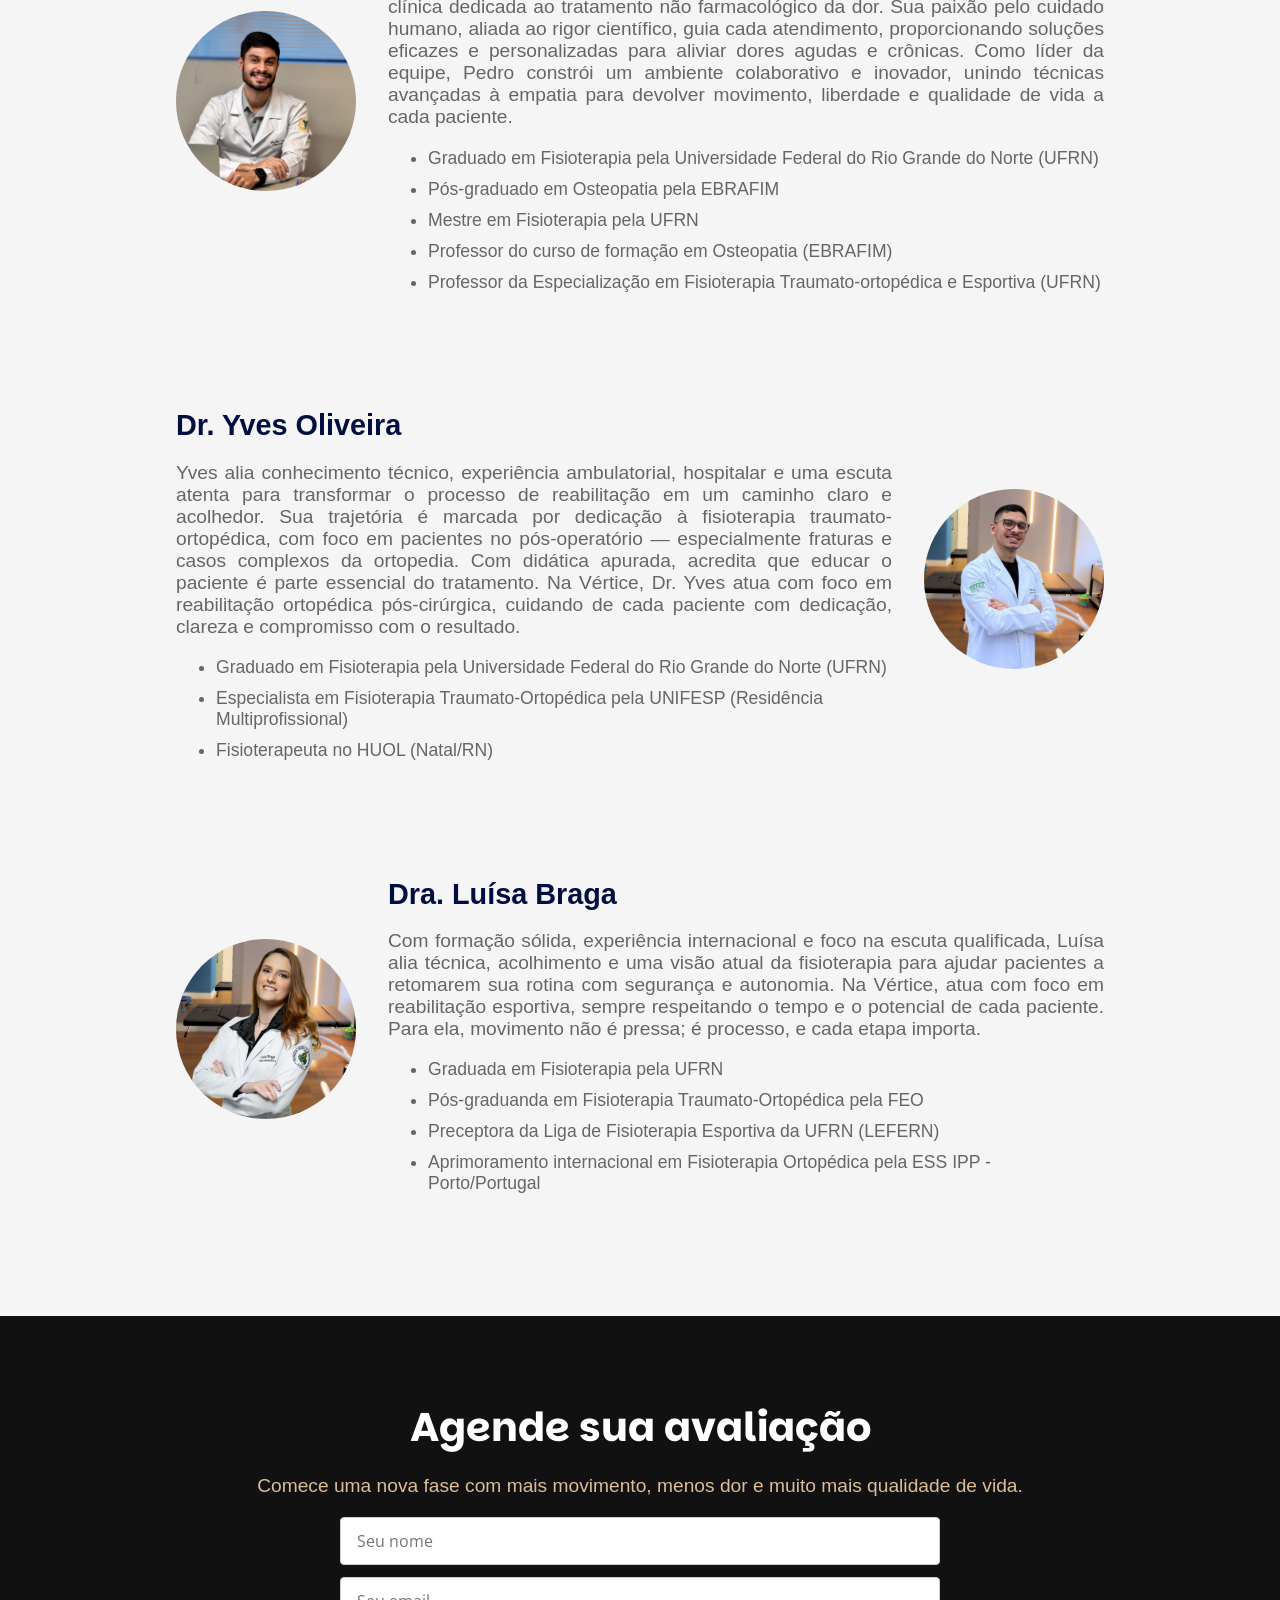
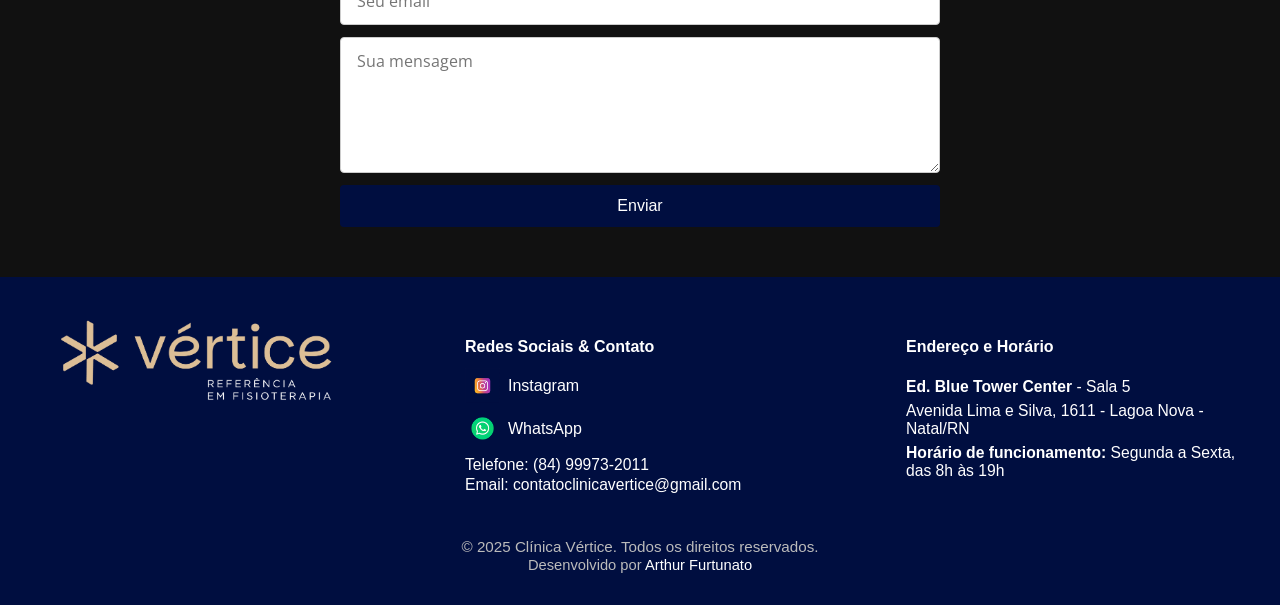
==== commit 35425e86: "Ajuste em acento na palavra constroi" ====
--- a/index.html
+++ b/index.html
@@ -230,7 +230,7 @@
                     <img src="assets/img/Foto_PHMC_VÉRTICE.jpg" alt="Dr. Pedro Castro" class="pedro-foto">
                     <div class="descricao">
                         <h3>Dr. Pedro Castro</h3>
-                        <p>Pedro Castro é a mente e o coração da Vértice, com mais de 7 anos de experiência clínica dedicada ao tratamento não farmacológico da dor. Sua paixão pelo cuidado humano, aliada ao rigor científico, guia cada atendimento, proporcionando soluções eficazes e personalizadas para aliviar dores agudas e crônicas. Como líder da equipe, Pedro constroi um ambiente colaborativo e inovador, unindo técnicas avançadas à empatia para devolver movimento, liberdade e qualidade de vida a cada paciente.</p>
+                        <p>Pedro Castro é a mente e o coração da Vértice, com mais de 7 anos de experiência clínica dedicada ao tratamento não farmacológico da dor. Sua paixão pelo cuidado humano, aliada ao rigor científico, guia cada atendimento, proporcionando soluções eficazes e personalizadas para aliviar dores agudas e crônicas. Como líder da equipe, Pedro constrói um ambiente colaborativo e inovador, unindo técnicas avançadas à empatia para devolver movimento, liberdade e qualidade de vida a cada paciente.</p>
                         <ul>
                             <li>Graduado em Fisioterapia pela Universidade Federal do Rio Grande do Norte (UFRN) </li>
                             <li>Pós-graduado em Osteopatia pela EBRAFIM</li>
--- a/style/style.css
+++ b/style/style.css
@@ -114,6 +114,7 @@
   nav {
     top: -1px;
     left: -1px;
+    width: 101%;
   }
 
   .navbar-container {
@@ -897,8 +898,8 @@
 }
 
 .social-icon {
-  width: 22px;
-  height: 22px;
+  width: 35px;
+  height: 35px;
 }
 
 .contact-info p {
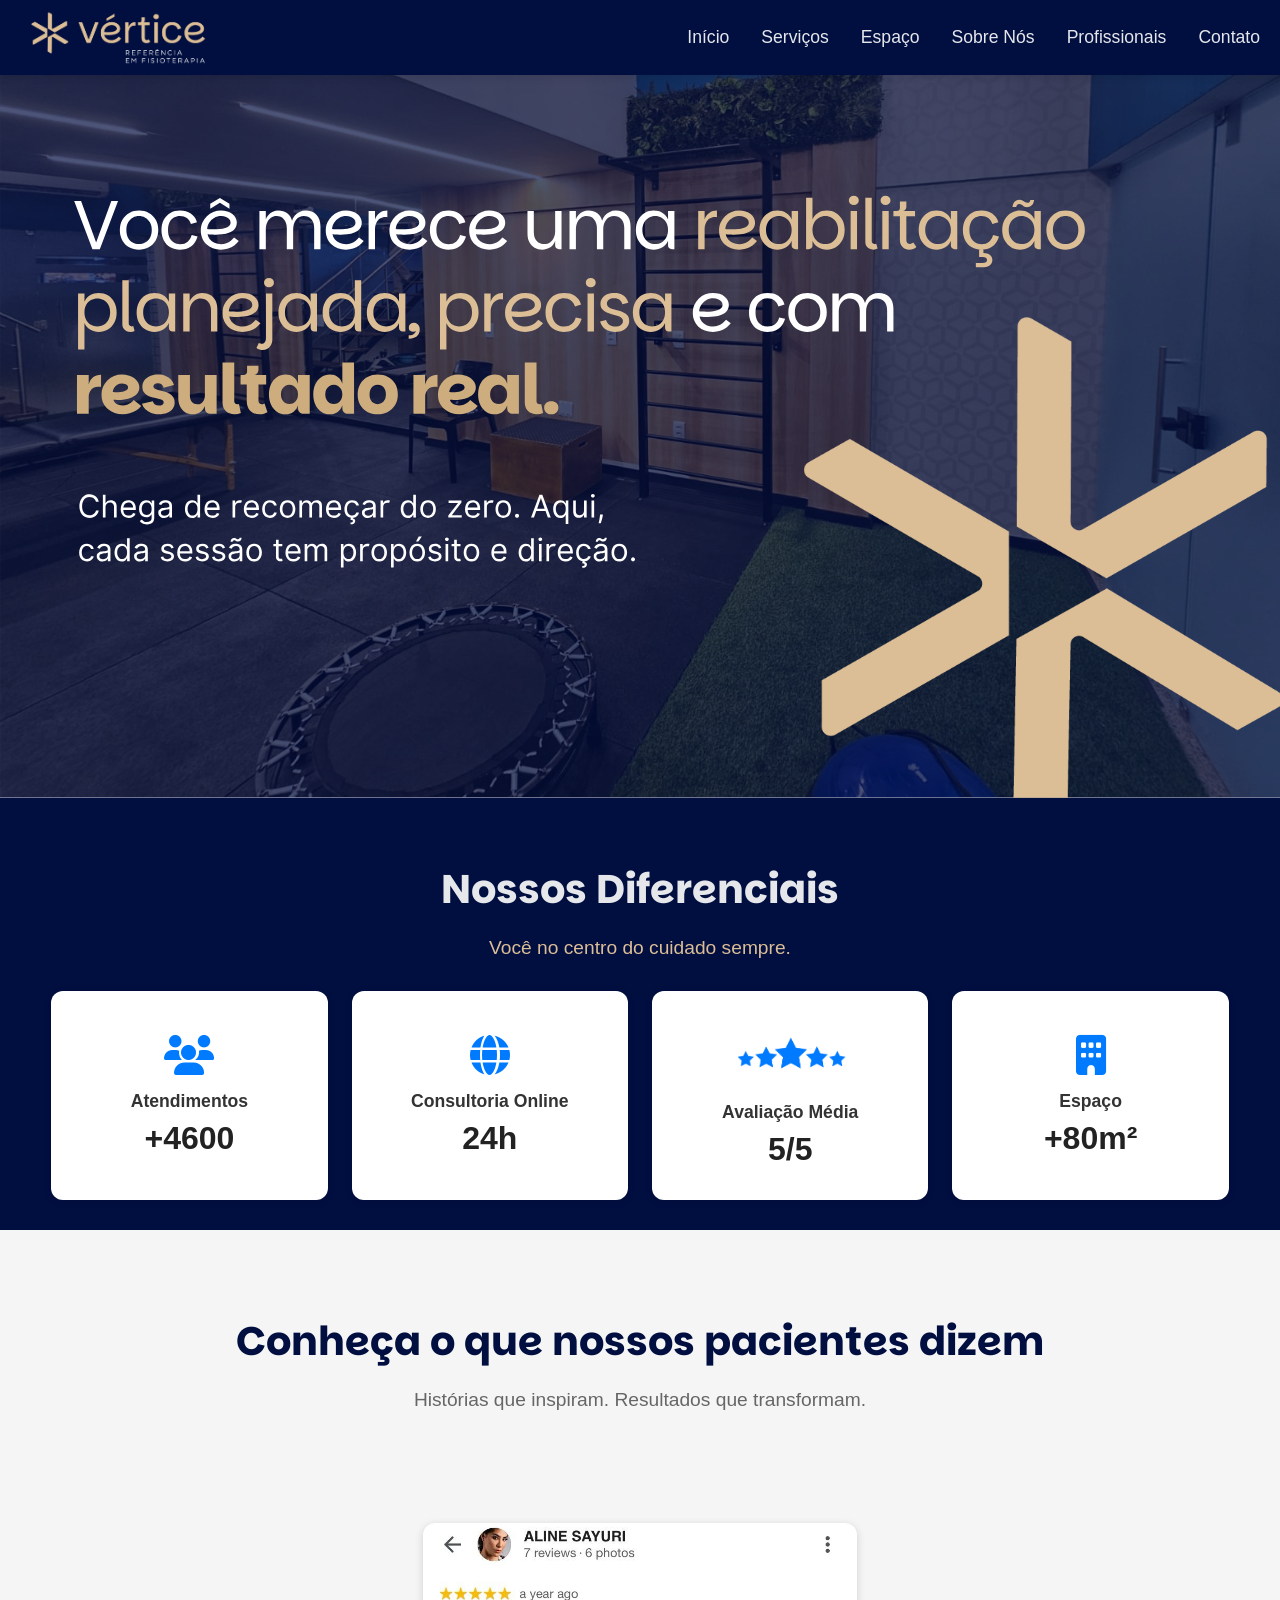
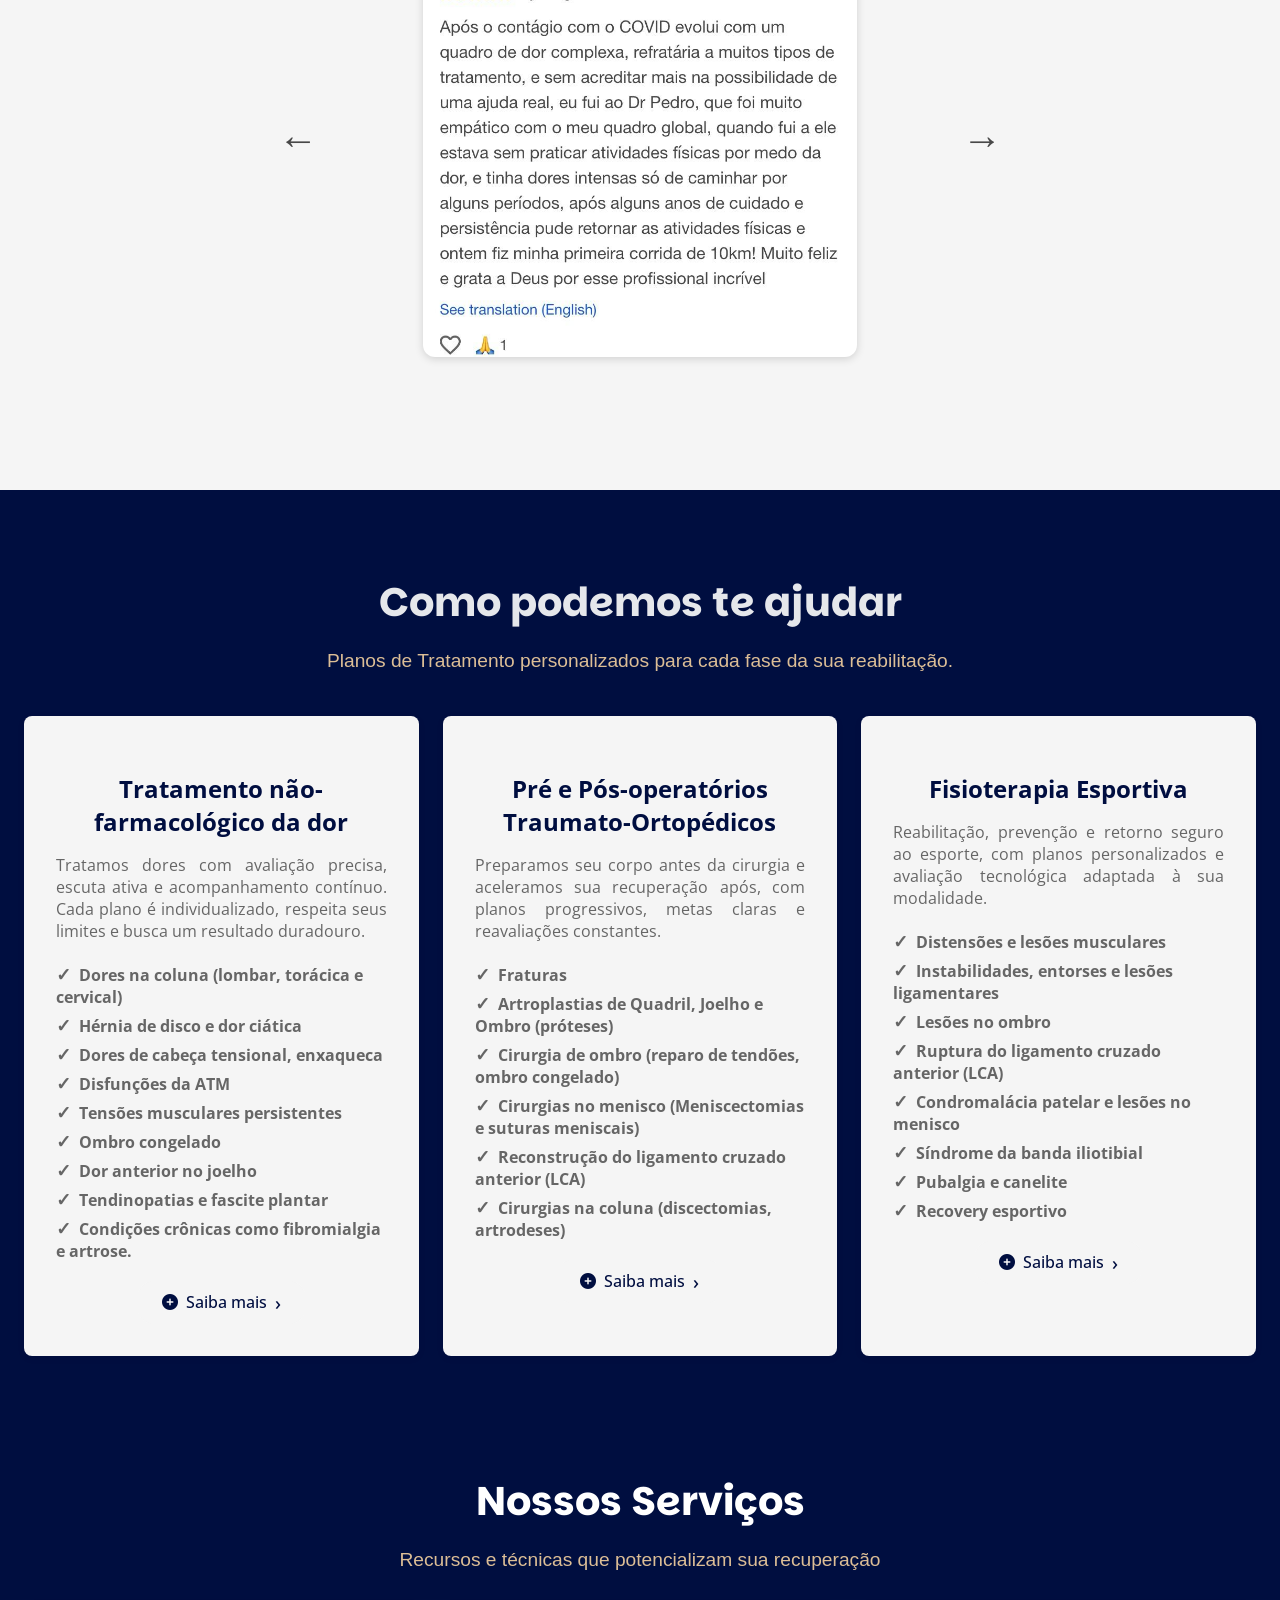
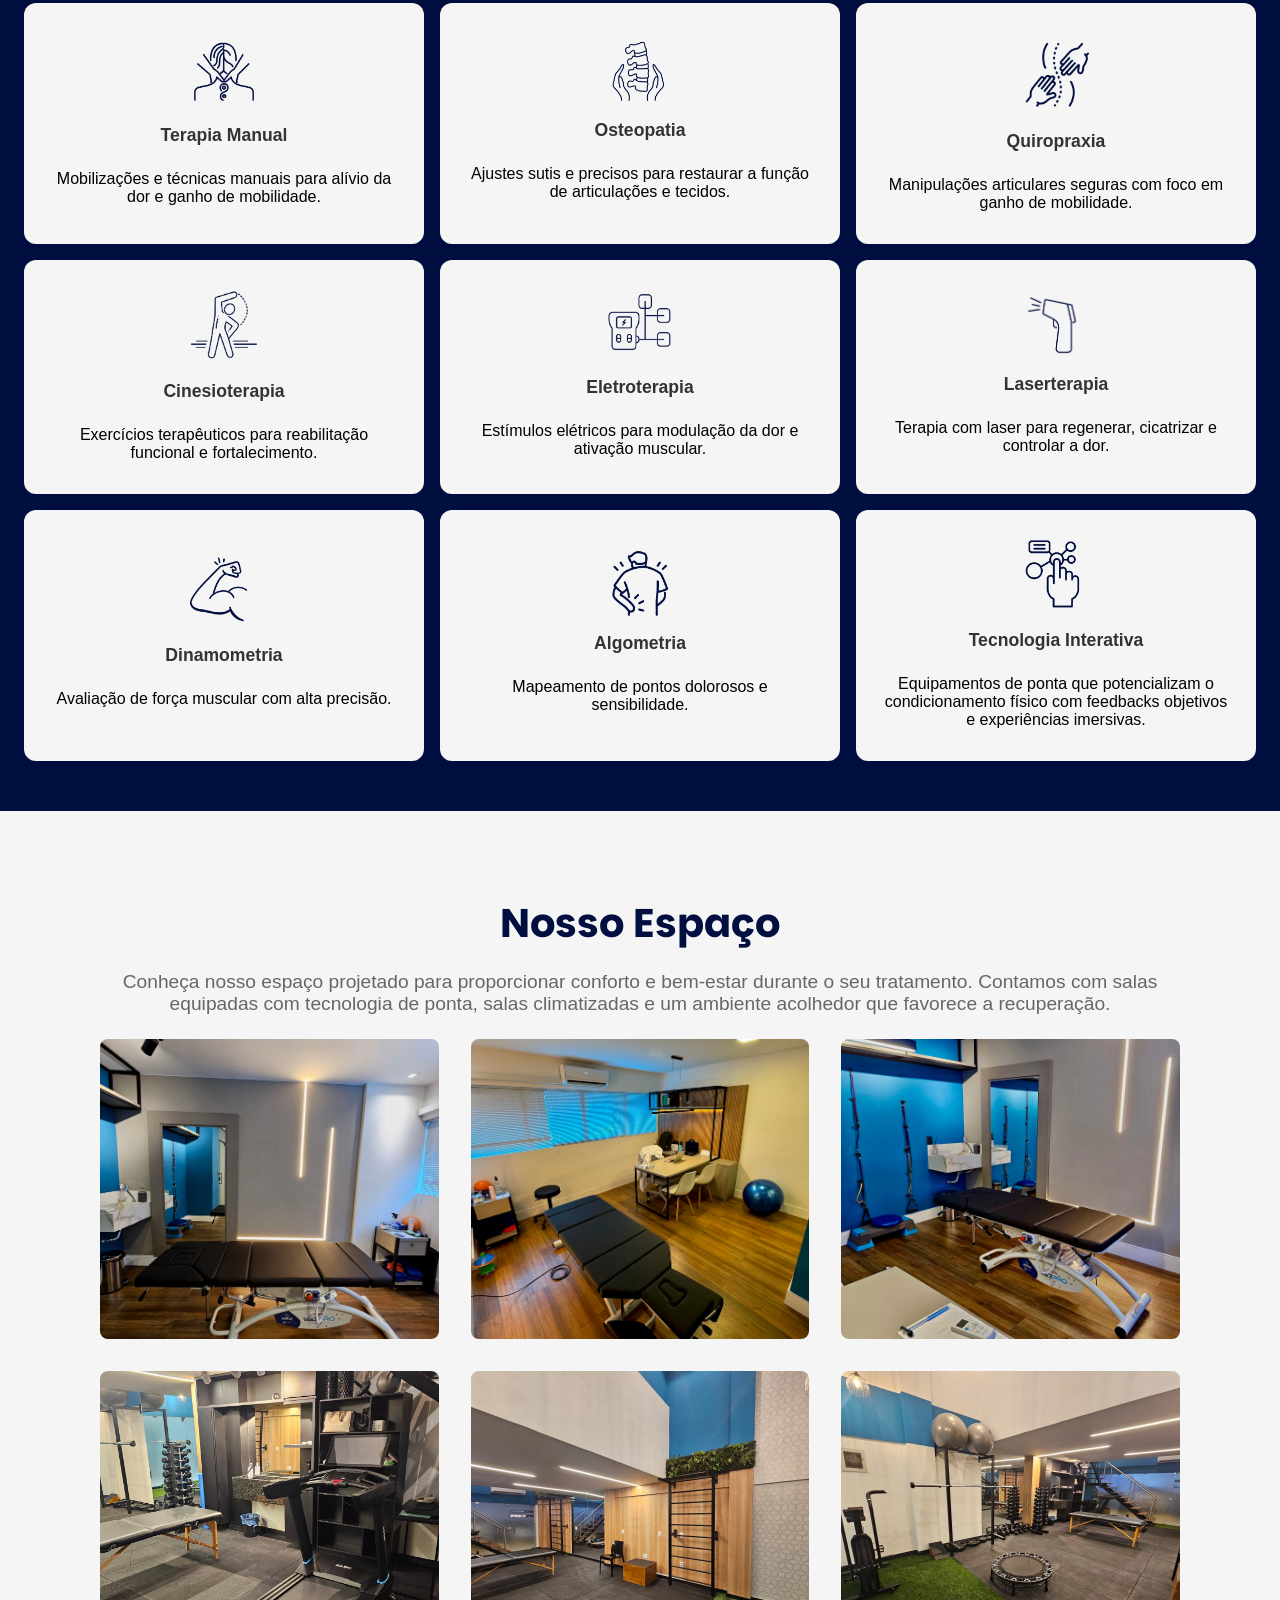
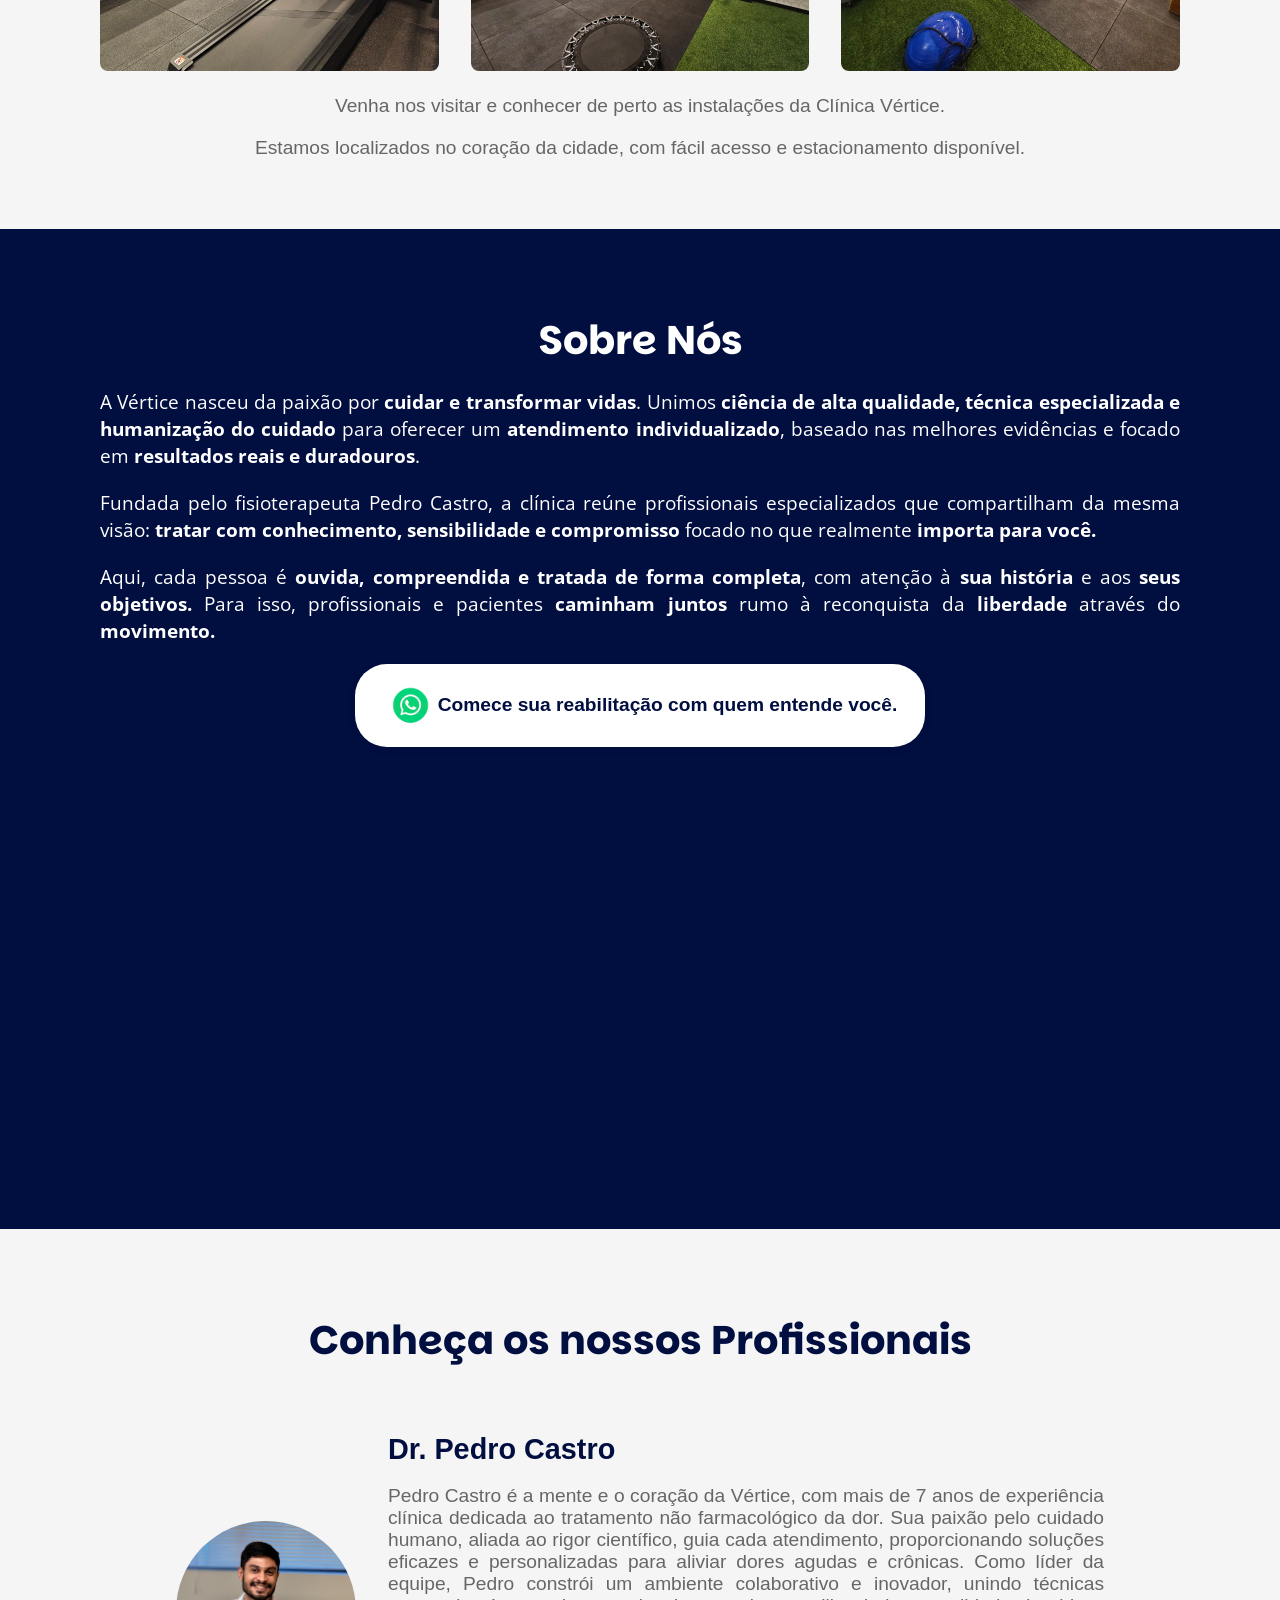
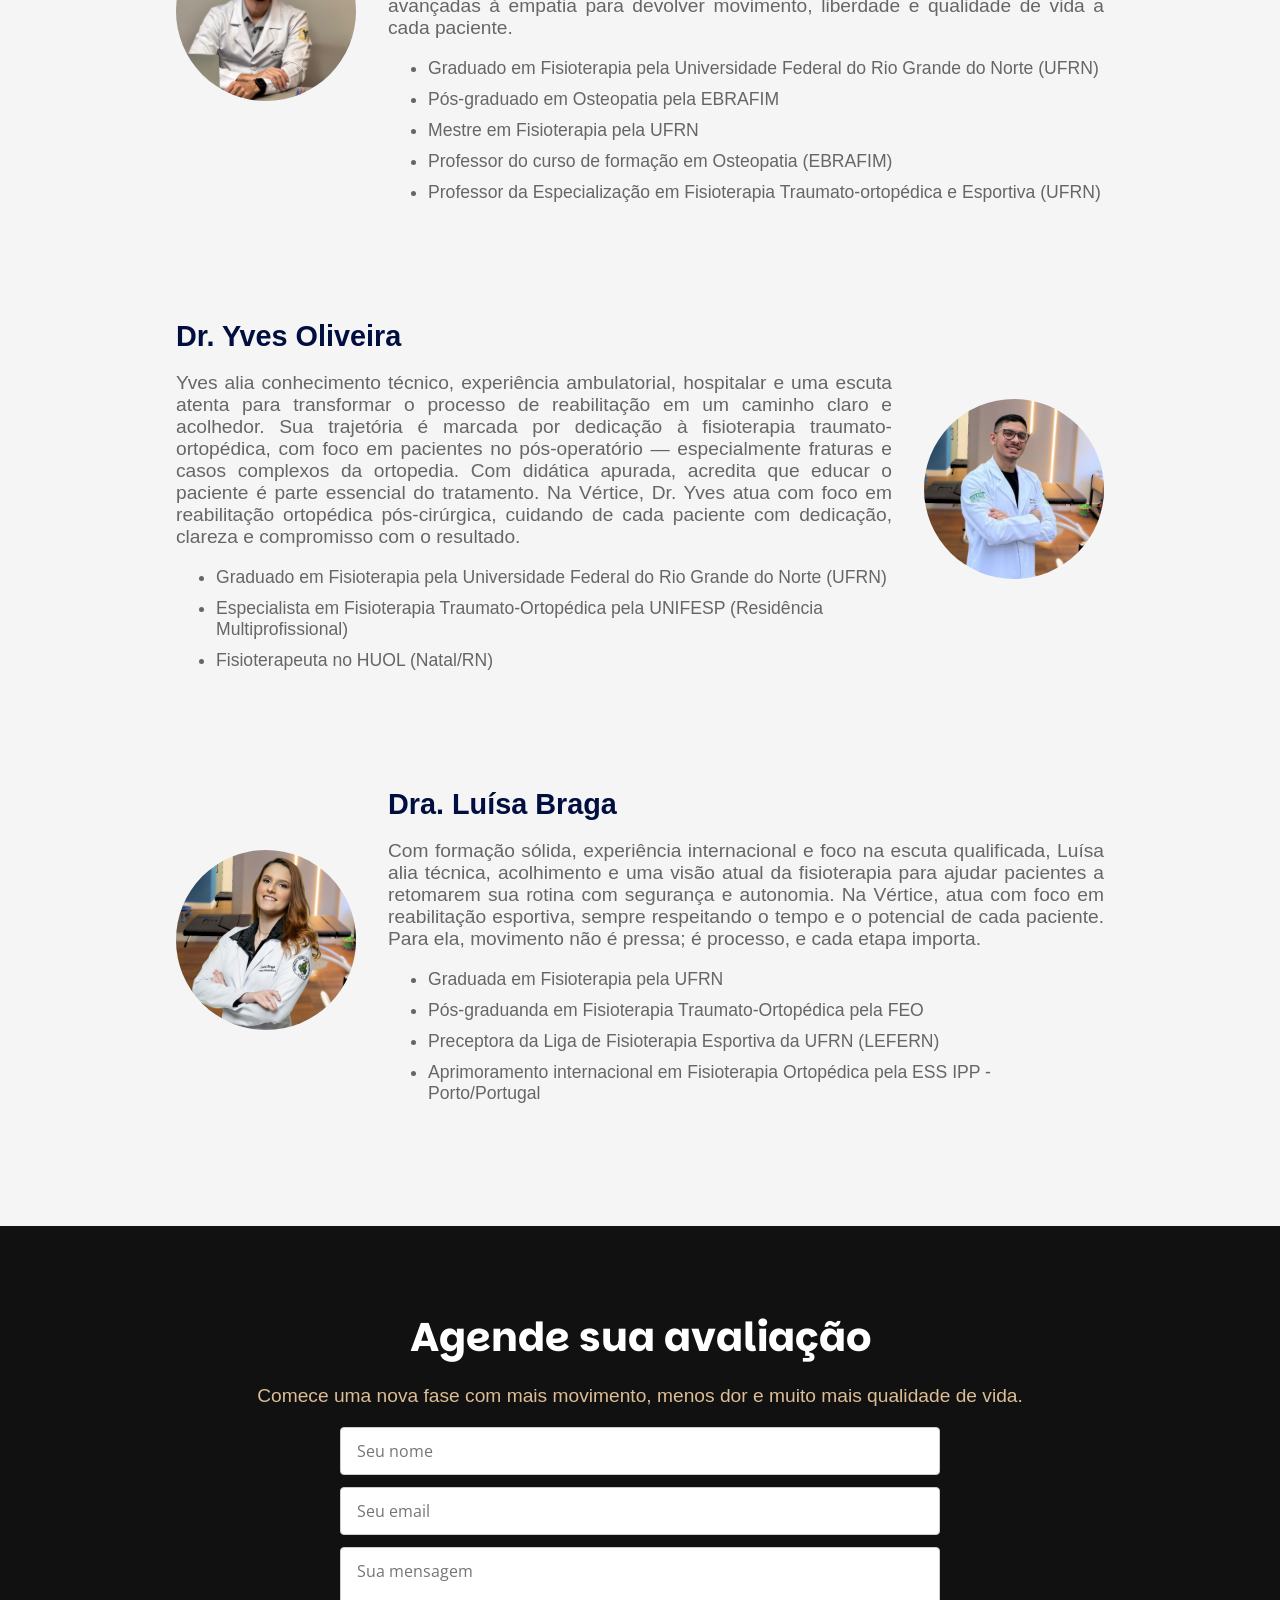
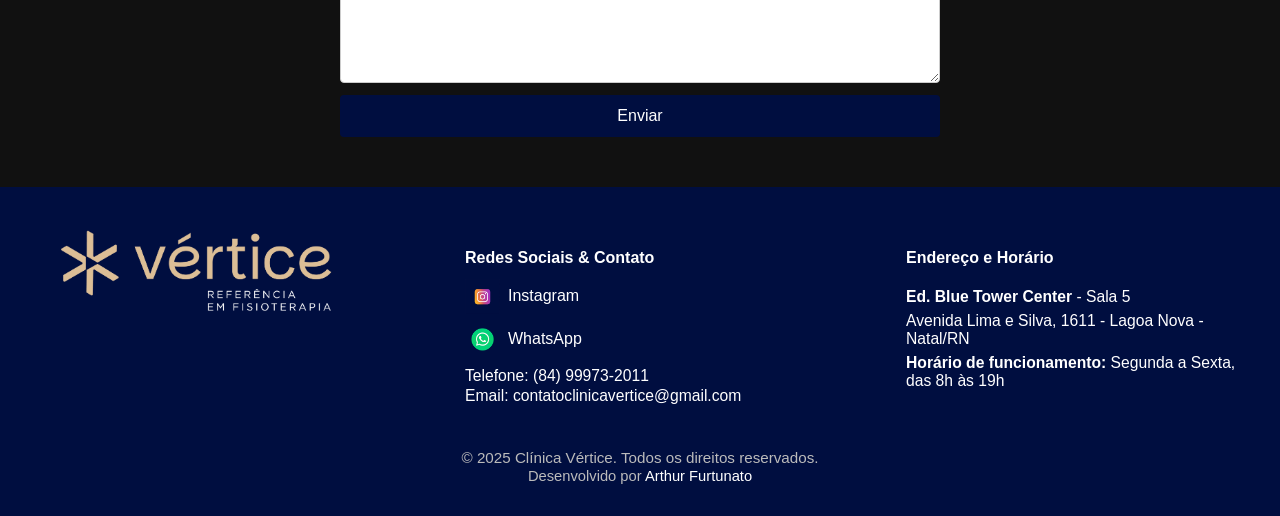
==== commit 32452025: "Ajustes de melhoria de código e ajustar avaliações dos pacientes" ====
--- a/index.html
+++ b/index.html
@@ -15,7 +15,7 @@
 </head>
 <body>
     <nav>
-        <div style="cursor: pointer;" class="navbar-container">
+        <div class="navbar-container">
             <a id="icone-inicio">
                 <img src="assets/img/LOGO_Logo_GP_Versao_PREFERENCIAL-6.png" alt="Ícone Clínica Vértice" class="icone-vertice-img">
             </a>
@@ -25,7 +25,7 @@
                 <span></span>
             </div>
             <div class="nav-links">
-                <a style="cursor: pointer;" class="nav-link" id="link-inicio">Início</a>
+                <a class="nav-link" id="link-inicio">Início</a>
                 <a href="#servicos" class="nav-link">Serviços</a>
                 <a href="#espaco" class="nav-link">Espaço</a>
                 <a href="#sobre" class="nav-link">Sobre Nós</a>
@@ -206,7 +206,7 @@
             <p>Estamos localizados no coração da cidade, com fácil acesso e estacionamento disponível.</p>
 
             <!-- Lightbox Modal -->
-            <div id="lightbox" class="lightbox" style="display:none;">
+            <div id="lightbox" class="lightbox">
                 <span class="close">&times;</span>
                 <img class="lightbox-content" id="lightbox-img">
                 <div id="caption"></div>
@@ -309,10 +309,11 @@
             </div>
         </div>
     </footer>
-    <script src="assets/navbar.js"></script>
-    <script src="assets/whatsapp.js"></script>
-    <script src="assets/light-box.js"></script>
-    <script src="assets/carrossel.js"></script>
-    <script src="assets/lazy-loading.js"></script>
+    <script src="assets/js/modules/navbar.js"></script>
+    <script src="assets/js/modules/whatsapp.js"></script>
+    <script src="assets/js/modules/lightbox.js"></script>
+    <script src="assets/js/modules/carousel.js"></script>
+    <script src="assets/js/modules/lazy-loading.js"></script>
+    <script src="assets/js/main.js"></script>
 </body>
-</html>+</html>
--- a/style/style.css
+++ b/style/style.css
@@ -1,1293 +1,8 @@
-html,
-body {
-  margin: 0;
-  padding: 0;
-  box-sizing: border-box;
-  font-family: Arial, sans-serif;
-  overflow-x: hidden;
-}
-
-html {
-  scroll-behavior: smooth;
-}
-
-nav {
-  position: fixed;
-  top: 0;
-  left: 0;
-  width: 100%;
-  background: #000e40;
-  box-shadow: 0 2px 8px rgba(0, 0, 0, 0.1);
-  z-index: 1000;
-}
-
-section {
-  scroll-margin-top: 70px;
-}
-
-.navbar-container {
-  display: flex;
-  align-items: center;
-  justify-content: space-between;
-  padding: 0px 20px;
-}
-
-#icone-inicio {
-  display: flex;
-  align-items: center;
-  cursor: pointer;
-  padding: 10px;
-}
-
-.icone-vertice-img {
-  width: 180px;
-  height: auto;
-}
-
-@media (max-width: 768px) {
-  .icone-vertice-img {
-    width: 150px;
-    padding: 8px;
-  }
-}
-
-.nav-links {
-  display: flex;
-  gap: 32px;
-}
-
-.nav-link {
-  color: #e5e7eb;
-  text-decoration: none;
-  font-weight: 500;
-  font-size: 1.1rem;
-  position: relative;
-  transition: color 0.3s;
-  padding: 4px 0;
-}
-
-.nav-link::after {
-  content: "";
-  position: absolute;
-  left: 0;
-  bottom: 0;
-  width: 0;
-  height: 2px;
-  background: #dcbe96;
-  transition: width 0.3s;
-}
-
-.nav-link:hover {
-  color: #dcbe96;
-}
-
-.nav-link:hover::after {
-  width: 100%;
-}
-
-.menu-toggle {
-  display: none;
-  flex-direction: column;
-  cursor: pointer;
-  width: 32px;
-  height: 32px;
-  justify-content: center;
-  align-items: center;
-}
-
-.menu-toggle span {
-  height: 4px;
-  width: 100%;
-  background: #e5e7eb;
-  margin: 3px 0;
-  border-radius: 2px;
-  transition: 0.3s;
-}
-
-@media (max-width: 1000px) {
-  .nav-link {
-    font-size: 0.9rem;
-  }
-}
-
-@media (max-width: 768px) {
-  nav {
-    top: -1px;
-    left: -1px;
-    width: 101%;
-  }
-
-  .navbar-container {
-    padding-right: 30px;
-  }
-
-  .nav-links {
-    position: absolute;
-    top: 50px;
-    left: 0;
-    width: auto;
-    background: #111;
-    flex-direction: column;
-    gap: 0;
-    display: none;
-  }
-
-  .nav-links.open {
-    display: flex;
-    width: 100%;
-    margin-top: 20px;
-  }
-
-  .nav-link {
-    padding: 16px;
-    border-bottom: 1px solid #222;
-  }
-  .menu-toggle {
-    display: flex;
-  }
-}
-
-/* Espaço para o conteúdo não ficar atrás da navbar */
-.content {
-  padding-top: 72px;
-}
-
-.main-section {
-  position: relative;
-  width: 101%;
-  max-height: 93vh;
-  display: flex;
-  align-items: center;
-  justify-content: center;
-  overflow: hidden;
-  margin-top: 71px;
-}
-
-.main-image {
-  width: 100%;
-  height: auto;
-  object-fit: cover;
-  display: block;
-}
-
-/* Responsividade para tablets e celulares */
-
-.about-section {
-  padding: 50px 100px;
-  background: #000e40;
-  color: #fff;
-  text-align: center;
-  height: 100vh;
-}
-
-.about-section h2 {
-  text-align: center;
-  font-size: 2.5rem;
-  margin-bottom: 20px;
-  font-family: "Parkinsans", sans-serif;
-}
-
-.about-section h3 {
-  text-align: center;
-  font-size: 1.8rem;
-  margin-bottom: 10px;
-  color: #fff;
-  font-family: "Montserrat", sans-serif;
-}
-
-.about-section p {
-  text-align: justify;
-  font-size: 1.2rem;
-  margin-bottom: 20px;
-  color: #fff;
-  font-family: "Open Sans", sans-serif;
-}
-
-@media (max-width: 900px) {
-  .about-section {
-    padding: 36px 32px;
-  }
-  .about-section h2 {
-    font-size: 2.5rem;
-  }
-  .about-section h3 {
-    font-size: 1.3rem;
-  }
-  .about-section p,
-  .about-section ul li {
-    font-size: 1.05rem;
-  }
-}
-
-@media (max-width: 600px) {
-  .about-section {
-    padding: 24px 8px;
-  }
-  .about-section h2 {
-    font-size: 2.5rem;
-  }
-  .about-section h3 {
-    font-size: 1.05rem;
-  }
-  .about-section p {
-    text-align: justify;
-    padding: 0 10px;
-  }
-}
-
-.contact-me {
-  display: inline-flex;
-  align-items: center;
-  background: #fff; /* Cor do WhatsApp, pode trocar */
-  color: #000e40;
-  padding: 14px 28px;
-  border-radius: 32px;
-  font-size: 1.2rem;
-  font-weight: 600;
-  box-shadow: 0 2px 8px rgba(0, 0, 0, 0.08);
-  transition: background 0.3s, transform 0.2s;
-  cursor: pointer;
-  text-decoration: none;
-}
-
-.contact-me:hover {
-  background: #1ebe57;
-  transform: translateY(-2px) scale(1.03);
-  text-decoration: underline;
-}
-
-.contact-me i {
-  font-size: 1.3em;
-  color: #000e40;
-}
-
-.contact-me .social-icon {
-  width: 55px;
-  height: 55px;
-}
-
-.space-section {
-  padding: 50px 100px;
-  background: #f5f5f5;
-  color: #000e40;
-}
-
-.space-section h2 {
-  text-align: center;
-  font-size: 2.5rem;
-  margin-bottom: 20px;
-  font-family: "Parkinsans", sans-serif;
-}
-
-.space-section p {
-  text-align: center;
-  font-size: 1.2rem;
-  margin-bottom: 20px;
-  color: #666;
-}
-
-.gallery {
-  display: grid;
-  grid-template-columns: repeat(3, 1fr);
-  gap: 32px;
-  margin: 24px 0;
-}
-
-.space-image {
-  width: 100%;
-  height: 300px;
-  object-fit: cover;
-  border-radius: 8px;
-  cursor: pointer;
-  transition: transform 0.2s;
-}
-
-.space-image:hover {
-  transform: scale(1.05);
-  box-shadow: 0 4px 16px rgba(0, 0, 0, 0.15);
-}
-
-/* Lightbox styles */
-.lightbox {
-  display: flex;
-  align-items: center;
-  justify-content: center;
-  position: fixed;
-  z-index: 9999;
-  left: 0;
-  top: 0;
-  width: 100vw;
-  height: 100vh;
-  background: rgba(0, 0, 0, 0.8);
-  flex-direction: column;
-}
-
-.lightbox-content {
-  max-width: 90vw;
-  max-height: 80vh;
-  border-radius: 8px;
-  box-shadow: 0 8px 32px rgba(0, 0, 0, 0.3);
-}
-
-.lightbox .close {
-  position: absolute;
-  top: 32px;
-  right: 48px;
-  color: #fff;
-  font-size: 40px;
-  font-weight: bold;
-  cursor: pointer;
-  z-index: 10001;
-  transition: color 0.2s;
-}
-
-.lightbox .close:hover {
-  color: #ffb300;
-}
-
-#caption {
-  color: #fff;
-  margin-top: 16px;
-  font-size: 1.1em;
-  text-align: center;
-}
-
-@media (max-width: 900px) {
-  .space-section {
-    padding: 36px 24px;
-  }
-  .space-section h2 {
-    font-size: 2.5rem;
-  }
-  .space-section p {
-    font-size: 1.05rem;
-    text-align: justify;
-  }
-  .gallery {
-    grid-template-columns: repeat(2, 1fr);
-    gap: 20px;
-  }
-  .space-image {
-    height: 180px;
-  }
-}
-
-@media (max-width: 600px) {
-  .space-section {
-    padding: 20px 4px;
-  }
-  .space-section h2 {
-    font-size: 2.5rem;
-  }
-  .space-section p {
-    font-size: 0.98rem;
-    padding: 0 19px;
-    text-align: justify;
-  }
-  .gallery {
-    grid-template-columns: 1fr;
-    gap: 12px;
-  }
-  .space-image {
-    height: 120px;
-    border-radius: 6px;
-  }
-  #caption {
-    font-size: 0.98em;
-    padding: 0 4px;
-  }
-}
-
-.services-section {
-  padding: 50px 0;
-  background: #000e40;
-  color: #e5e7eb;
-}
-
-.services-section h2 {
-  text-align: center;
-  font-size: 2.5rem;
-  margin-bottom: 20px;
-  font-family: "Parkinsans", sans-serif;
-}
-
-.services-section p {
-  text-align: center;
-  font-size: 1.2rem;
-  margin-bottom: 20px;
-  color: #dcbe96;
-}
-
-.services-container {
-  display: grid;
-  grid-template-columns: repeat(3, 1fr);
-  gap: 24px;
-  padding: 24px;
-}
-
-@media (max-width: 600px) {
-  .services-section {
-    padding: 20px 4px;
-  }
-  .services-section h2 {
-    font-size: 2.5rem;
-  }
-  .services-section p {
-    font-size: 0.98rem;
-    padding: 0 2px;
-  }
-}
-
-.services-container .link-saiba-mais {
-  text-decoration: none;
-  color: #000e40;
-  background: #f5f5f5; /* cinza bem leve */
-  padding: 12px 24px;
-  border-radius: 16px;
-  font-size: 1rem;
-  transition: background-color 0.3s, transform 0.3s;
-  display: inline-flex;
-  font-weight: 500;
-  align-items: center;
-  line-height: 1;
-}
-
-.link-saiba-mais i {
-  margin-right: 8px;
-  font-size: 1rem;
-  color: #000e40;
-}
-
-.services-container .link-saiba-mais::after {
-  content: " ›";
-  font-size: 1.2em;
-  margin-left: 8px;
-  transition: margin-left 0.3s;
-}
-
-.services-container .link-saiba-mais:hover {
-  background-color: #e0e7ef;
-  transform: translateY(-2px) scale(1.03);
-}
-
-.services-container .link-saiba-mais:hover::after {
-  margin-left: 16px;
-}
-
-.numbers-section {
-  background-color: #000e40;
-  color: #e5e7eb;
-  padding-bottom: 30px;
-  padding-top: 30px;
-  text-align: center;
-}
-
-.numbers-section h2 {
-  font-size: 2.5rem;
-  margin-bottom: 20px;
-  font-family: "Parkinsans", sans-serif;
-}
-
-.numbers-section p {
-  font-size: 1.2rem;
-  margin-bottom: 20px;
-  color: #dcbe96;
-}
-
-@media (max-width: 900px) {
-  .services-container {
-    grid-template-columns: repeat(2, 1fr);
-  }
-}
-@media (max-width: 600px) {
-  .services-container {
-    grid-template-columns: 1fr;
-  }
-}
-
-.service-card {
-  background: #f5f5f5;
-  border-radius: 8px;
-  padding: 32px;
-  text-align: center;
-  font-size: 1.2rem;
-  box-shadow: 0 2px 8px rgba(0, 0, 0, 0.05);
-  transition: transform 0.3s, box-shadow 0.3s;
-  font-family: "Open Sans", sans-serif;
-}
-
-.service-card:hover {
-  transform: translateY(-10px);
-  box-shadow: 0 4px 20px rgba(0, 0, 0, 0.2);
-}
-
-.service-card h3 {
-  font-size: 1.5rem;
-  margin-bottom: 10px;
-  color: #000e40;
-}
-
-.service-card p {
-  text-align: justify;
-  font-size: 1rem;
-  color: #666;
-}
-
-.service-card ul li {
-  font-size: 1rem;
-  font-weight: 700;
-  text-align: left;
-  margin: 5px 0;
-  color: #666;
-}
-
-.contact-section {
-  padding: 50px 0;
-  background: #111;
-  /* color: #000e40; */
-  color: #fff;
-  height: auto;
-}
-
-.contact-section h2 {
-  text-align: center;
-  font-size: 2.5rem;
-  margin-bottom: 20px;
-  font-family: "Parkinsans", sans-serif;
-}
-
-.contact-section p {
-  text-align: center;
-  font-size: 1.2rem;
-  margin-bottom: 20px;
-  padding: 0 20px;
-  color: #dcbe96;
-}
-
-.contact-form {
-  max-width: 600px;
-  margin: 0 auto;
-  display: flex;
-  flex-direction: column;
-  gap: 12px;
-}
-
-.contact-form input,
-.contact-form textarea {
-  padding: 12px 16px;
-  border: 1px solid #ccc;
-  border-radius: 4px;
-  font-size: 1rem;
-  font-family: "Open Sans", sans-serif;
-}
-
-.contact-form button {
-  padding: 12px 16px;
-  background: #000e40;
-  color: #fff;
-  border: none;
-  border-radius: 4px;
-  font-size: 1rem;
-  cursor: pointer;
-  transition: background 0.3s;
-}
-
-.contact-form button:hover {
-  background: #1d4ed8;
-}
-
-@media (max-width: 700px) {
-  .contact-section {
-    padding: 32px 0;
-  }
-
-  .contact-section h2 {
-    font-size: 2rem;
-    padding: 0 10px;
-  }
-
-  .contact-section p {
-    font-size: 1rem;
-    padding: 0 8px;
-  }
-
-  .contact-form {
-    max-width: 98vw;
-    padding: 0 6px;
-    gap: 10px;
-  }
-
-  .contact-form input,
-  .contact-form textarea {
-    font-size: 0.98rem;
-    padding: 10px 12px;
-  }
-
-  .contact-form button {
-    font-size: 0.98rem;
-    padding: 10px 12px;
-  }
-}
-
-@media (max-width: 400px) {
-  .contact-section h2 {
-    font-size: 1.3rem;
-  }
-  .contact-section p {
-    font-size: 0.95rem;
-  }
-}
-
-.profissionais-section {
-  padding: 50px 0;
-  background: #f5f5f5;
-  color: #000e40;
-}
-
-.profissionais-section h2 {
-  text-align: center;
-  font-size: 2.5rem;
-  margin-bottom: 20px;
-  font-family: "Parkinsans", sans-serif;
-}
-
-.profissionais {
-  width: 100%;
-  max-width: 75%;
-  margin: 0 auto;
-}
-
-.profissional {
-  display: flex;
-  align-items: center;
-  margin-bottom: 40px;
-  padding: 16px;
-  transition: transform 0.3s, box-shadow 0.6s;
-}
-
-.profissional {
-  transition: box-shadow 0.3s, background-color 0.7s;
-  cursor: pointer;
-}
-
-.profissional img {
-  transition: transform 0.3s, box-shadow 0.3s;
-}
-
-.profissional .descricao ul li {
-  margin-bottom: 10px;
-}
-
-.profissional:hover {
-  background-color: #000e40;
-  box-shadow: 0 8px 32px rgba(0, 0, 0, 0.15);
-}
-
-.profissional:hover .descricao h3 {
-  color: #fff;
-}
-
-.profissional:hover .descricao p {
-  color: #e5e7eb;
-}
-
-.profissional:hover .descricao ul li {
-  color: #e5e7eb;
-}
-
-.profissional:hover img {
-  transform: scale(1.08);
-  box-shadow: 0 4px 24px rgba(0, 0, 0, 0.18);
-}
-
-.profissional img {
-  width: 180px;
-  height: 180px;
-  object-fit: cover;
-  object-position: 50% 15%;
-  border-radius: 50%;
-  margin-right: 32px;
-}
-
-.profissional .luisa-foto {
-  width: 180px;
-  height: 180px;
-  object-fit: cover;
-  object-position: 50% 50%;
-  border-radius: 50%;
-  margin-right: 32px;
-}
-
-.profissional .pedro-foto {
-  width: 180px;
-  height: 180px;
-  object-fit: cover;
-  object-position: 50% 40%;
-  border-radius: 50%;
-  margin-right: 32px;
-}
-
-.profissional .descricao {
-  flex: 1;
-}
-
-.profissional .descricao h3 {
-  font-size: 1.8rem;
-  margin-bottom: 10px;
-  color: #000e40;
-}
-
-.profissional .descricao p {
-  font-size: 1.2rem;
-  color: #666;
-  text-align: justify;
-}
-
-.profissional .descricao ul li {
-  font-size: 1.1rem;
-  color: #666;
-}
-
-.profissional.invertido {
-  flex-direction: row-reverse;
-}
-
-.profissional.invertido img {
-  margin-right: 0;
-  margin-left: 32px;
-}
-
-@media (max-width: 1000px) {
-  .profissionais {
-    max-width: 95%;
-  }
-  .profissionais-section h2 {
-    font-size: 2rem;
-  }
-  .profissional .descricao h3 {
-    font-size: 1.3rem;
-  }
-  .profissional .descricao p {
-    font-size: 1.05rem;
-    text-align: justify;
-  }
-
-  .profissional .descricao ul li {
-    font-size: 1rem;
-    text-align: left;
-  }
-  .profissional img,
-  .profissional .luisa-foto,
-  .profissional .pedro-foto {
-    width: 120px;
-    height: 120px;
-  }
-}
-
-@media (max-width: 700px) {
-  .profissionais-section {
-    padding: 32px 0;
-  }
-
-  .profissionais {
-    max-width: 100%;
-    padding: 0 8px;
-  }
-
-  .profissional,
-  .profissional.invertido {
-    flex-direction: column;
-    text-align: center;
-    padding: 12px 8px;
-    margin-bottom: 28px;
-    margin-right: 15px;
-  }
-
-  .profissional img,
-  .profissional .luisa-foto,
-  .profissional .pedro-foto {
-    margin: 0 0 12px 0;
-    width: 100px;
-    height: 100px;
-  }
-
-  .profissional .descricao h3 {
-    font-size: 1.1rem;
-  }
-
-  .profissional .descricao p {
-    font-size: 0.98rem;
-    text-align: justify;
-    padding: 0 4px;
-  }
-}
-
-@media (max-width: 400px) {
-  .profissionais {
-    max-width: 100%;
-    padding: 0 4px;
-  }
-
-  .profissional {
-    padding: 8px 2px;
-    margin-bottom: 20px;
-  }
-
-  .profissionais-section h2 {
-    font-size: 1.2rem;
-  }
-  .profissional .descricao h3 {
-    font-size: 0.98rem;
-  }
-  .profissional .descricao p {
-    font-size: 0.92rem;
-  }
-}
-
-.footer-container {
-  display: flex;
-  justify-content: space-between;
-  align-items: flex-start;
-  gap: 32px;
-  padding: 40px 24px 24px 24px;
-  background: #000e40;
-  color: #fff;
-  flex-wrap: wrap;
-}
-
-.footer-col {
-  flex: 1 1 0;
-  min-width: 220px;
-  max-width: 350px;
-}
-
-.footer-col-logo {
-  display: flex;
-  align-items: flex-start;
-  justify-content: center;
-}
-
-.footer-logo {
-  max-width: 280px;
-  height: auto;
-}
-
-.footer-col-social h4 {
-  margin-bottom: 12px;
-}
-
-.social-links {
-  display: flex;
-  flex-direction: column;
-  gap: 8px;
-  margin-bottom: 10px;
-}
-
-.social-link {
-  display: flex;
-  align-items: center;
-  color: #fff;
-  text-decoration: none;
-  font-size: 1rem;
-  gap: 8px;
-  transition: color 0.2s;
-}
-
-.social-link:hover {
-  color: #25d366;
-}
-
-.social-icon {
-  width: 35px;
-  height: 35px;
-}
-
-.contact-info p {
-  margin: 2px 0;
-  font-size: 0.98rem;
-}
-
-.footer-col-info p {
-  margin: 6px 0;
-  font-size: 0.98rem;
-}
-
-.footer-bottom-bar {
-  width: 100%;
-  background: #000e40;
-  color: #bbb;
-  text-align: center;
-  font-size: 0.95rem;
-  padding: 10px 8px 8px 8px;
-  display: flex;
-  flex-direction: column;
-  align-items: center;
-  gap: 2px;
-}
-
-.footer-bottom-bar .footer-credit {
-  font-size: 0.92rem;
-  color: #bbb;
-}
-
-.footer-bottom-bar .footer-credit a {
-  color: #fff;
-  text-decoration: none;
-  transition: color 0.2s;
-}
-
-.footer-bottom-bar .footer-credit a:hover {
-  color: #dcbe96;
-}
-
-@media (max-width: 600px) {
-  .footer-bottom-bar {
-    font-size: 0.88rem;
-    padding: 8px 2px 6px 2px;
-  }
-}
-
-/* Responsivo para telas menores */
-@media (max-width: 900px) {
-  .footer-container {
-    flex-direction: column;
-    align-items: center;
-    gap: 18px;
-    padding: 32px 8px 16px 8px;
-  }
-  .footer-col {
-    max-width: 100%;
-    text-align: center;
-  }
-  .footer-col-logo {
-    justify-content: center;
-  }
-}
-
-.info-section {
-  display: flex;
-  justify-content: space-between;
-  gap: 24px;
-  margin: 32px 0 0 0;
-  padding: 0 4vw;
-}
-
-.info-card {
-  flex: 1;
-  background: #fff;
-  border-radius: 12px;
-  box-shadow: 0 2px 8px rgba(0, 0, 0, 0.08);
-  padding: 32px 16px;
-  display: flex;
-  flex-direction: column;
-  align-items: center;
-  justify-content: center;
-  transition: box-shadow 0.3s cubic-bezier(0.4, 2, 0.6, 1),
-    transform 0.3s cubic-bezier(0.4, 2, 0.6, 1);
-}
-
-.info-card img {
-  width: 55%;
-  height: auto;
-  border-radius: 8px;
-  margin-bottom: 16px;
-}
-
-.info-card:hover {
-  box-shadow: 0 8px 24px rgba(0, 0, 0, 0.18);
-  transform: translateY(-10px) scale(1.04);
-}
-
-.info-card:hover .info-icon {
-  color: #0056b3;
-}
-
-.info-card:hover img {
-  filter: brightness(0.7) saturate(1.5);
-}
-
-.info-icon {
-  font-size: 2.5rem;
-  color: #007bff;
-  margin-bottom: 16px;
-}
-.info-title {
-  font-size: 1.1rem;
-  font-weight: 600;
-  margin-bottom: 8px;
-  color: #333;
-}
-
-.info-value {
-  font-size: 2rem;
-  font-weight: bold;
-  color: #222;
-}
-@media (max-width: 900px) {
-  .info-section {
-    flex-direction: column;
-    gap: 16px;
-  }
-}
-
-.info-card-number {
-  flex: 1;
-  background: #fff;
-  border-radius: 12px;
-  box-shadow: 0 2px 8px rgba(0, 0, 0, 0.08);
-  padding: 32px 16px;
-  display: flex;
-  flex-direction: column;
-  align-items: center;
-  justify-content: center;
-  transition: box-shadow 0.3s cubic-bezier(0.4, 2, 0.6, 1),
-    transform 0.3s cubic-bezier(0.4, 2, 0.6, 1);
-}
-
-.info-card-number img {
-  width: 55%;
-  height: auto;
-  border-radius: 8px;
-  margin-bottom: 16px;
-}
-
-.info-card-number:hover {
-  box-shadow: 0 8px 24px rgba(0, 0, 0, 0.18);
-  transform: translateY(-10px) scale(1.04);
-}
-
-.info-card-number:hover .info-icon {
-  color: #0056b3;
-}
-
-.info-card-number:hover img {
-  filter: brightness(0.7) saturate(1.5);
-}
-
-.info-card-number .info-icon {
-  font-size: 2.5rem;
-  color: #007bff;
-  margin-bottom: 16px;
-}
-.info-card-number .info-title {
-  font-size: 1.1rem;
-  font-weight: 600;
-  margin-bottom: 8px;
-  color: #333;
-}
-
-.info-card-number .info-value {
-  font-size: 2rem;
-  font-weight: bold;
-  color: #222;
-  animation: blur 0.3s ease-in-out;
-}
-
-@keyframes blur {
-  0% {
-    filter: blur(3px);
-  }
-  100% {
-    filter: blur(0);
-  }
-}
-
-.check-list {
-  list-style: none;
-  padding-left: 0;
-}
-
-.check-list li::before {
-  content: "✓";
-  font-size: 1.1em;
-  margin-right: 8px;
-  font-family: inherit; /* mantém a fonte do texto */
-}
-
-.resource-section {
-  padding: 10px 0px 50px 0px;
-  background: #000e40;
-  color: #fff;
-}
-
-.resource-section h2 {
-  text-align: center;
-  font-size: 2.5rem;
-  margin-bottom: 20px;
-  font-family: "Parkinsans", sans-serif;
-}
-
-.resource-section p {
-  text-align: center;
-  font-size: 1.2rem;
-  margin-bottom: 20px;
-  color: #dcbe96;
-}
-
-.resource-section .info-section {
-  display: grid;
-  grid-template-columns: repeat(3, 1fr);
-  gap: 16px;
-  padding: 0 24px;
-}
-
-.resource-section .info-section .info-card {
-  display: flex;
-  flex-direction: column;
-  align-items: center;
-  text-align: center;
-  padding: 24px;
-  background: #f5f5f5;
-  border-radius: 12px;
-  box-shadow: 0 2px 8px rgba(0, 0, 0, 0.05);
-  transition: transform 0.3s ease, box-shadow 0.3s ease;
-}
-
-.resource-section .info-card img {
-  width: 20%;
-  height: auto;
-  border-radius: 8px;
-  margin-bottom: 16px;
-  color: #000e40;
-}
-
-.resource-section .info-card p {
-  font-size: 1rem;
-  margin-bottom: 8px;
-  color: #000;
-}
-
-.resource-section .info-card:hover p {
-  color: #2563eb;
-}
-
-.resource-section .info-card:hover img {
-  transform: scale(1.2);
-  transition: transform 0.3s ease;
-}
-
-@media (max-width: 1200px) {
-  .resource-section .info-section {
-    grid-template-columns: repeat(3, minmax(300px, 1fr));
-  }
-}
-@media (max-width: 900px) {
-  .resource-section .info-section {
-    grid-template-columns: repeat(2, minmax(300px, 1fr));
-  }
-}
-@media (max-width: 600px) {
-  .resource-section .info-section {
-    grid-template-columns: 1fr;
-  }
-}
-
-.client-assessment-section {
-  padding: 50px 0px 0px 0px;
-  background: #f5f5f5;
-  color: #000e40;
-  text-align: center;
-  height: 100vh;
-}
-
-.client-assessment-section h2 {
-  text-align: center;
-  font-size: 2.5rem;
-  margin-bottom: 20px;
-  font-family: "Parkinsans", sans-serif;
-}
-
-.client-assessment-section p {
-  text-align: center;
-  font-size: 1.2rem;
-  color: #666;
-}
-
-.carousel-wrapper {
-  display: flex;
-  align-items: center;
-  justify-content: center;
-  width: 100%;
-  max-width: 900px;
-  margin: 0 auto 0px auto;
-}
-
-.client-assessment-container {
-  width: 70%;
-  max-width: 800px;
-  aspect-ratio: 1/1;
-  overflow: hidden;
-  display: flex;
-  align-items: center;
-  justify-content: center;
-  position: relative;
-}
-
-.client-assessment-container img {
-  width: 70%;
-  height: 70%;
-  object-fit: cover;
-  border-radius: 12px;
-  box-shadow: 0 2px 8px rgba(0, 0, 0, 0.15);
-}
-
-.slide {
-  display: none;
-  width: 100%;
-  height: 100%;
-  object-fit: cover;
-  border-radius: 12px;
-  box-shadow: 0 2px 8px rgba(0, 0, 0, 0.15);
-  background: #f8f8f8;
-}
-
-.slide.active {
-  display: block;
-}
-
-.prev,
-.next {
-  background: none;
-  border: none;
-  color: #000;
-  font-size: 2.5rem;
-  cursor: pointer;
-  padding: 0 18px;
-  transition: color 0.2s;
-  border-radius: 50%;
-  height: 48px;
-  width: 48px;
-  display: flex;
-  align-items: center;
-  justify-content: center;
-  opacity: 0.7;
-}
-
-.prev:hover,
-.next:hover {
-  color: #007bff;
-  opacity: 1;
-}
-
-@media (max-width: 600px) {
-  .client-assessment-section {
-    height: 80vh;
-  }
-
-  .client-assessment-container {
-    width: 90%;
-    max-width: 100%;
-    height: 10%;
-  }
-  .client-assessment-container img {
-    width: 100%;
-    height: auto;
-  }
-  .prev,
-  .next {
-    font-size: 2rem;
-    padding: 0 12px;
-    height: 40px;
-    width: 40px;
-  }
-}
+@import url("./base.css");
+@import url("./sections/about.css");
+@import url("./sections/space.css");
+@import url("./sections/services.css");
+@import url("./sections/contact.css");
+@import url("./sections/team-footer.css");
+@import url("./sections/highlights-resource.css");
+@import url("./sections/client-assessment.css");
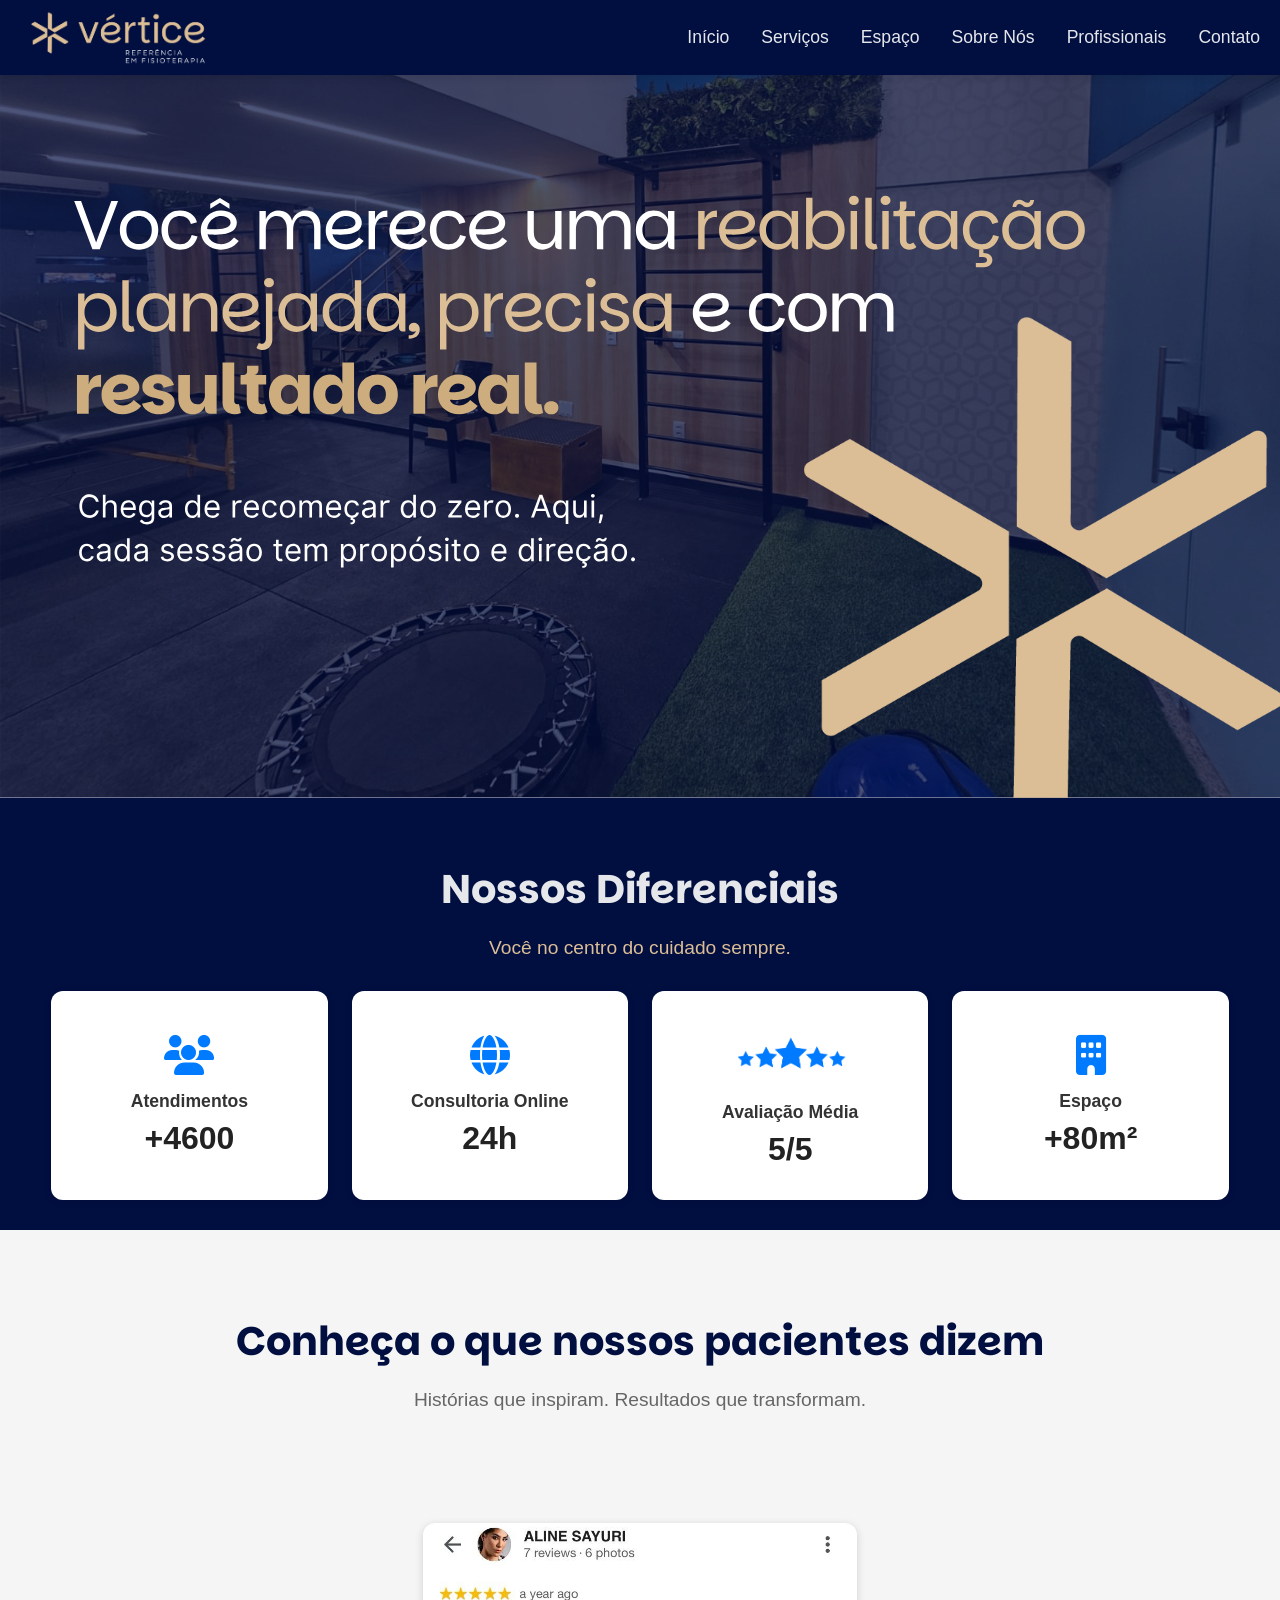
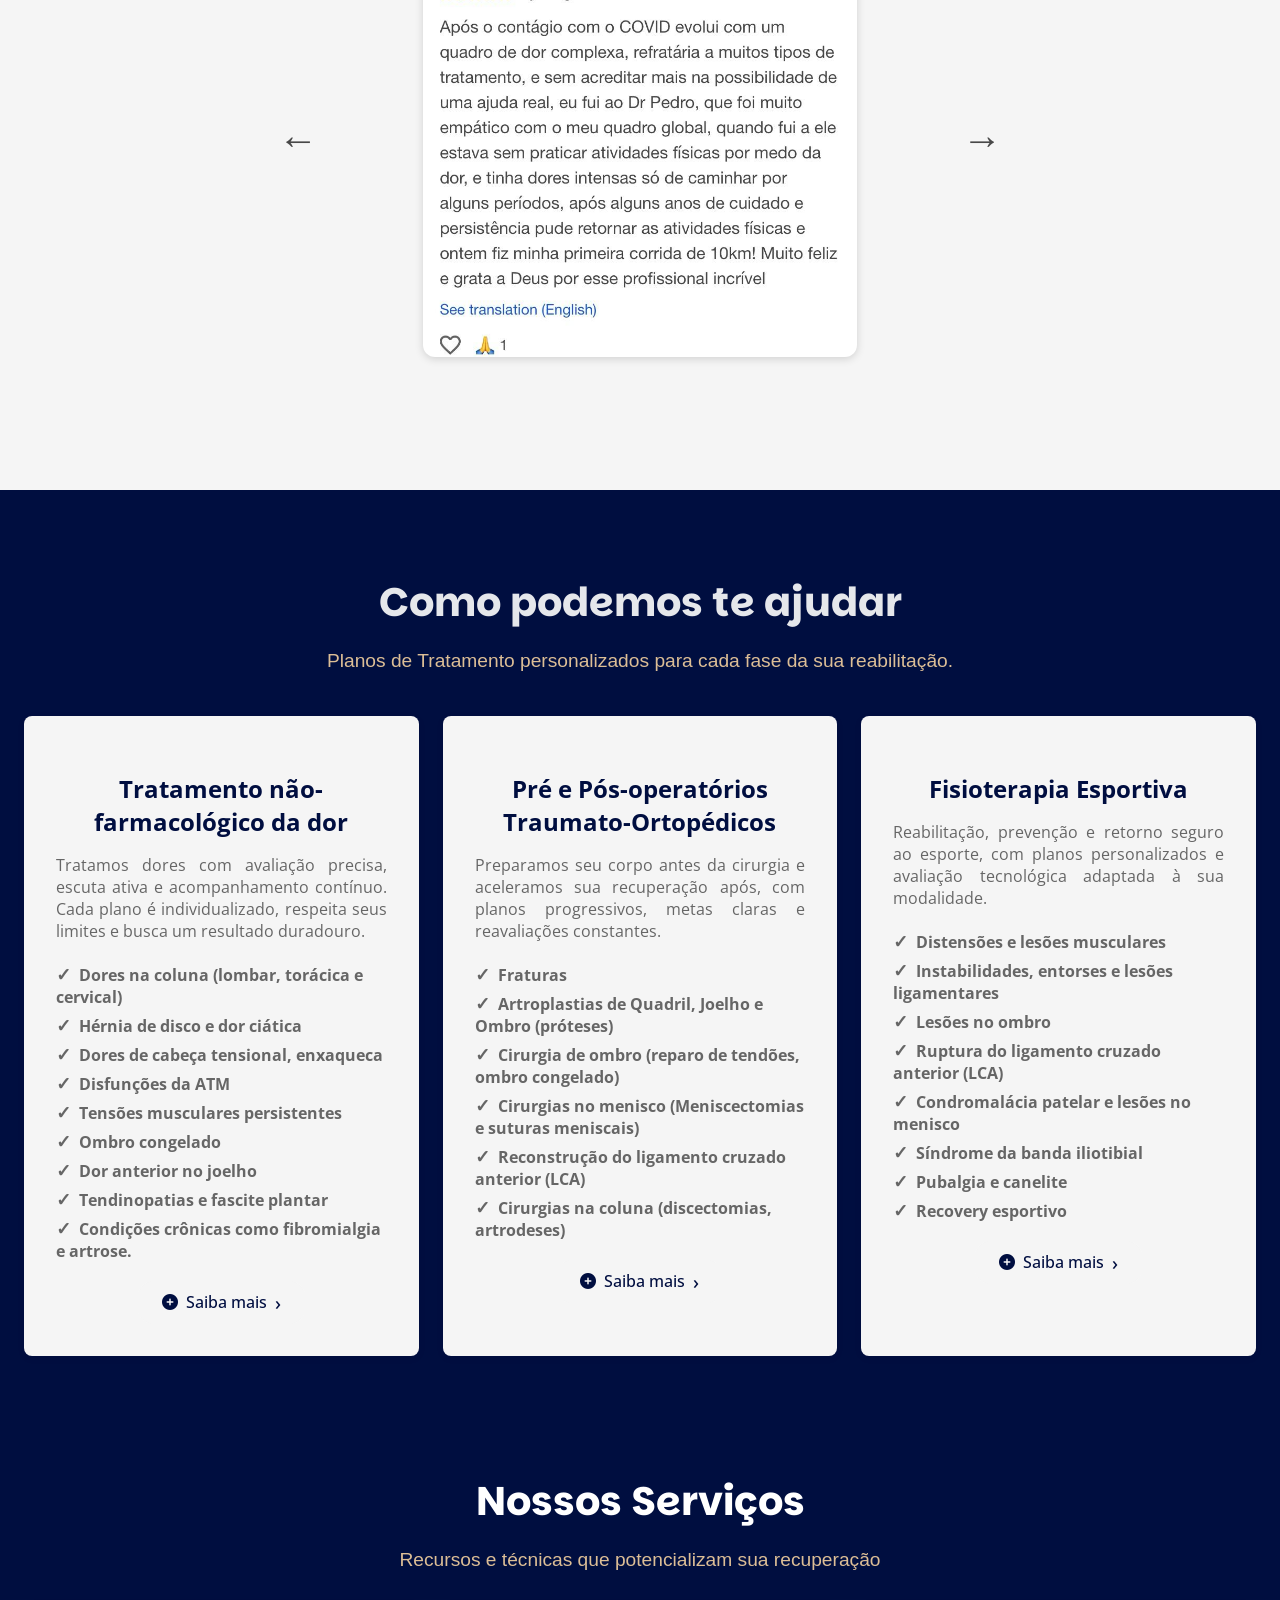
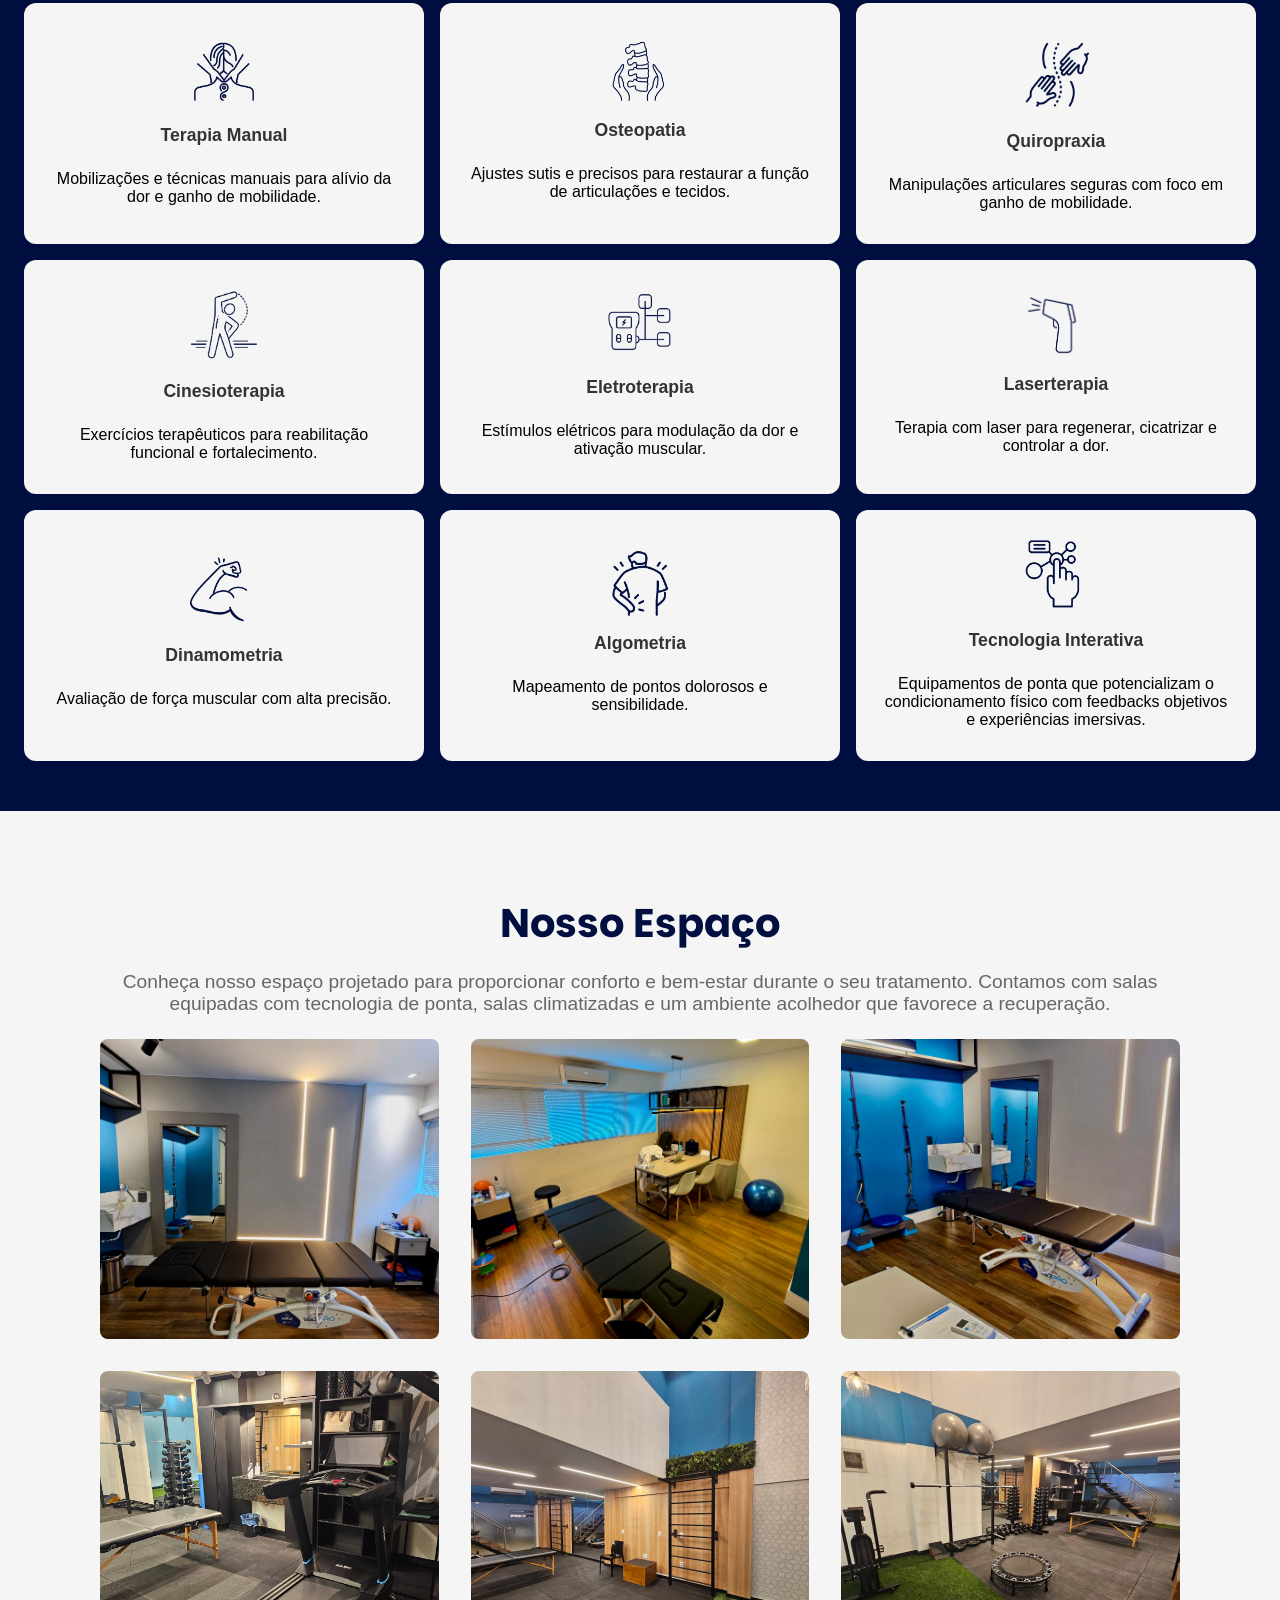
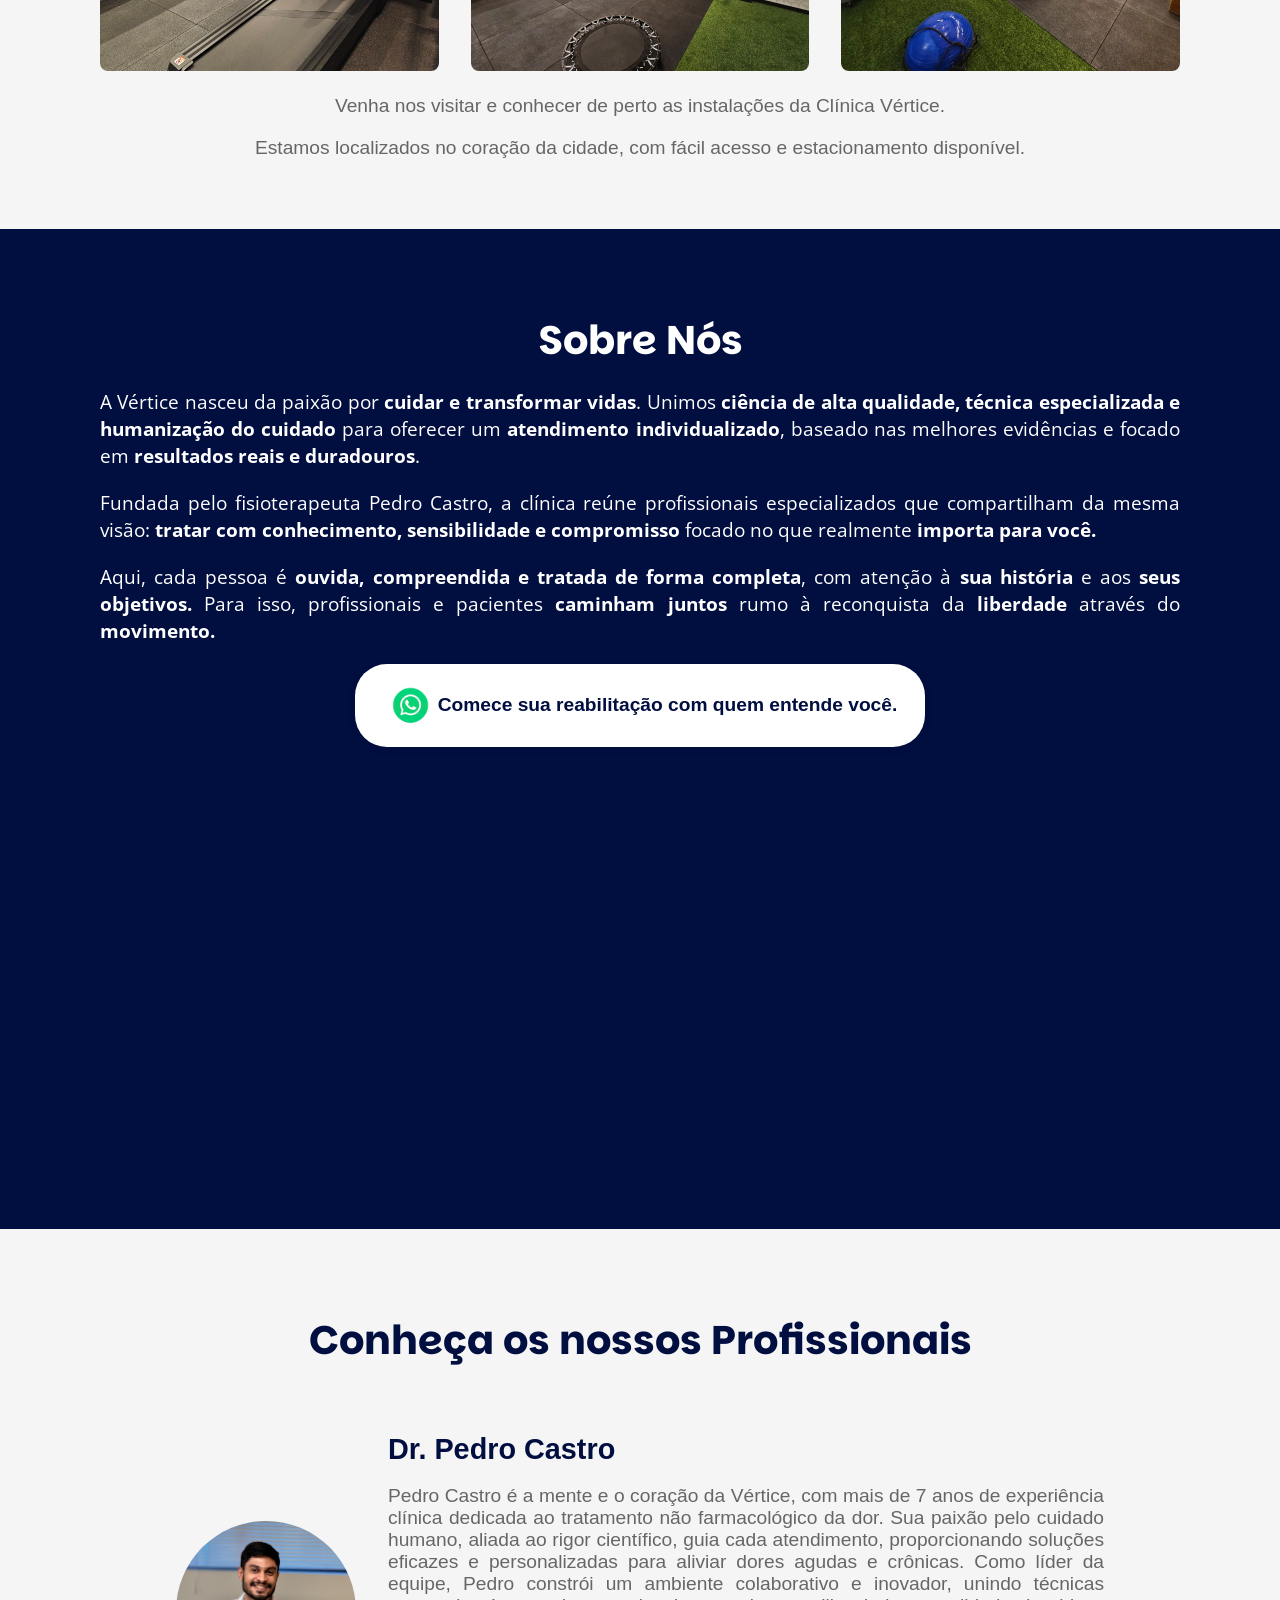
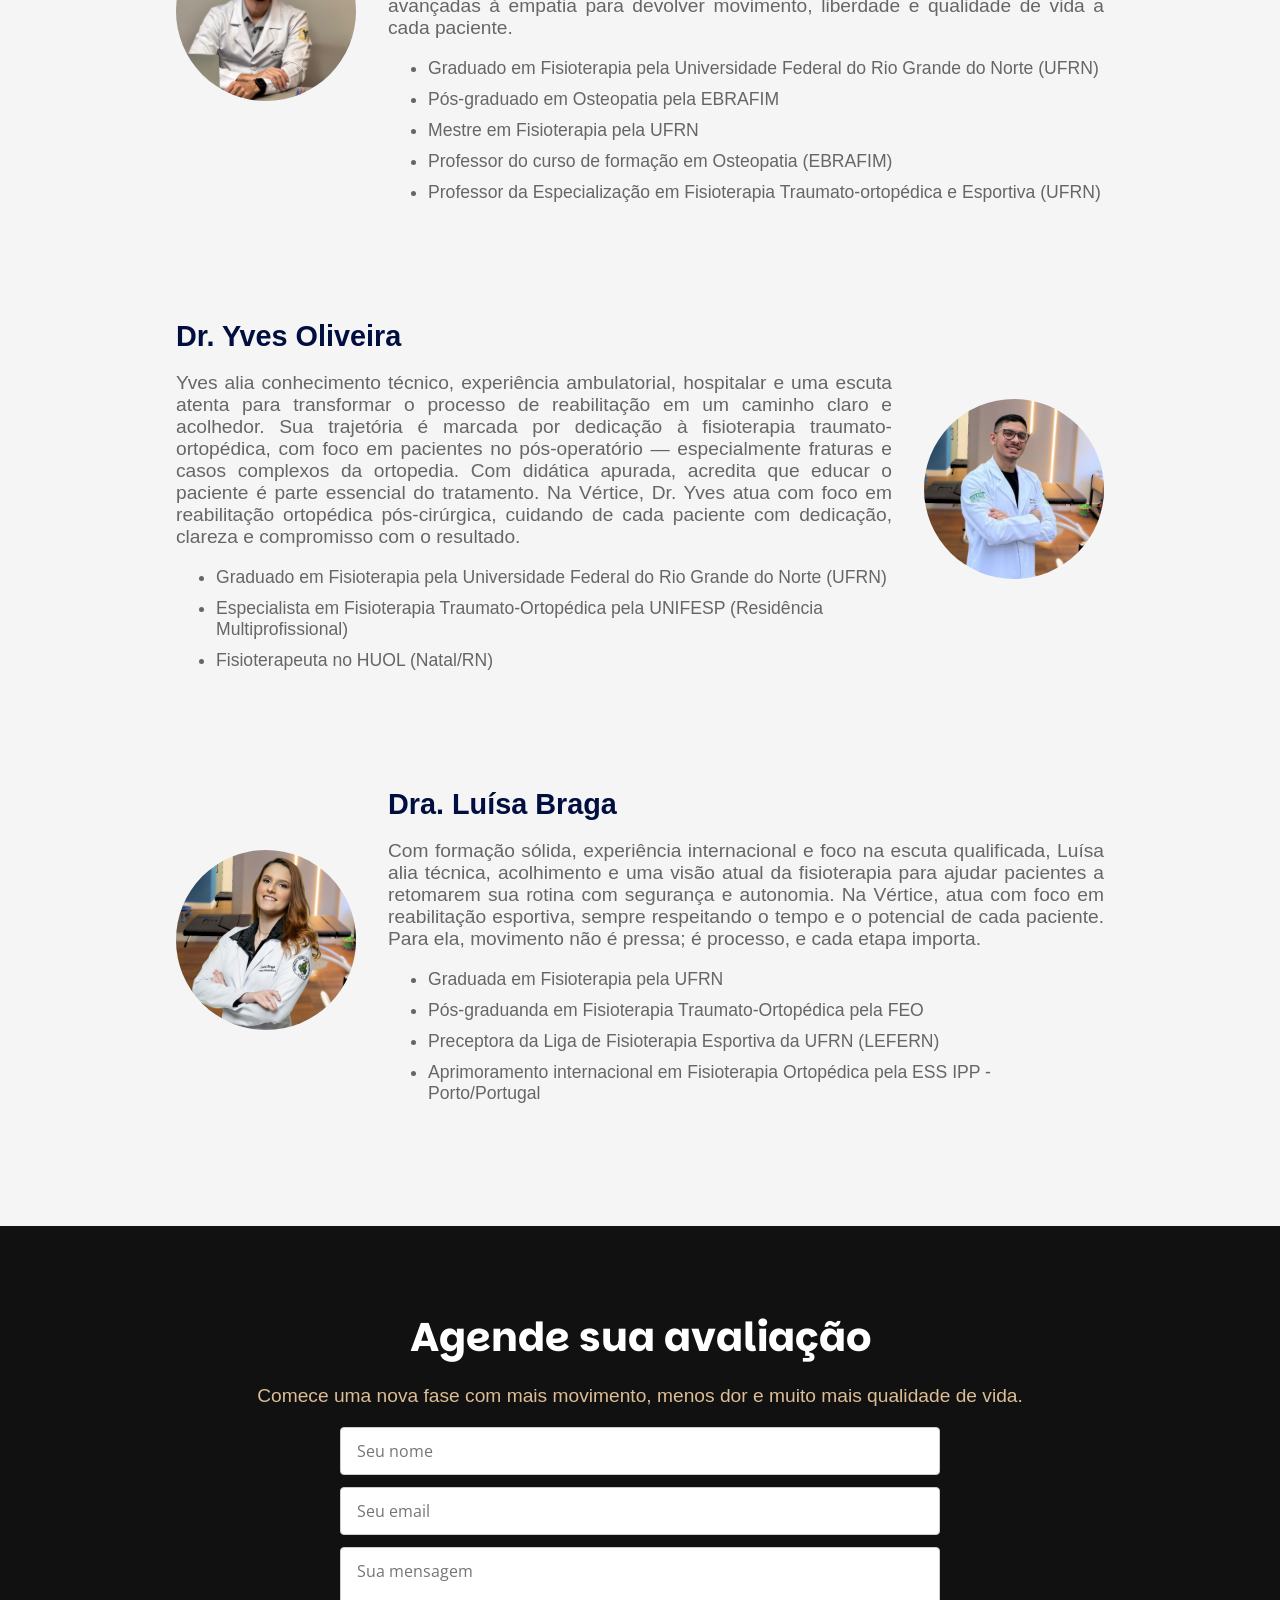
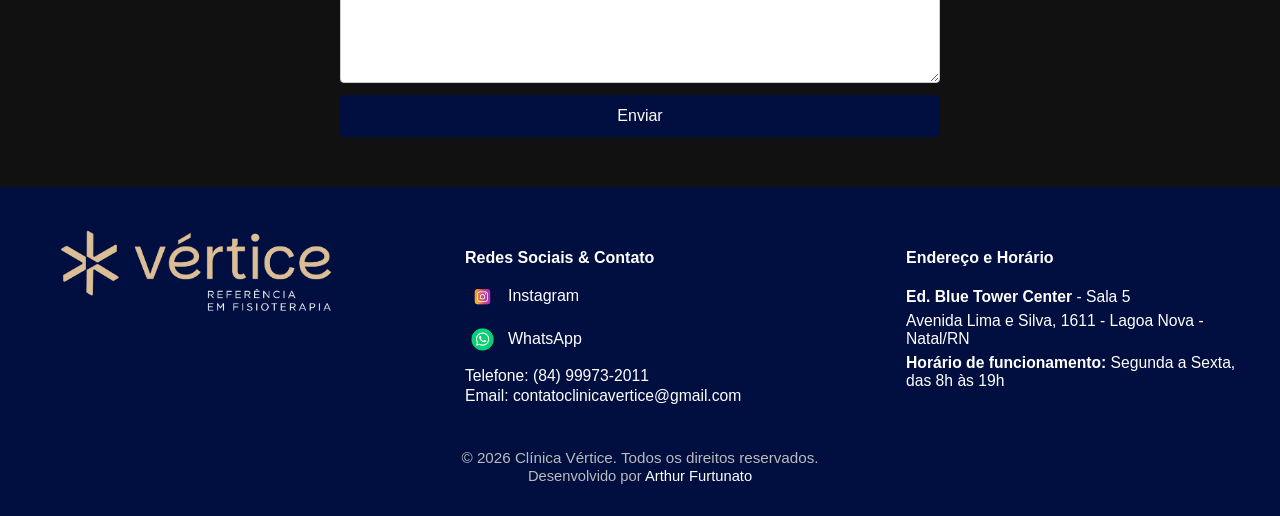
==== commit e8147d1c: "Atualiza ano de direitos reservados para 2026 no rodapé" ====
--- a/index.html
+++ b/index.html
@@ -304,7 +304,7 @@
                 <p><b>Horário de funcionamento:</b> Segunda a Sexta, das 8h às 19h</p>
             </div>
             <div class="footer-bottom-bar">
-                <span>&copy; 2025 Clínica Vértice. Todos os direitos reservados.</span>
+                <span>&copy; 2026 Clínica Vértice. Todos os direitos reservados.</span>
                 <span class="footer-credit">Desenvolvido por <a href="https://www.linkedin.com/in/arthur-furtunato-4994a7208/" target="_blank">Arthur Furtunato</a></span>
             </div>
         </div>
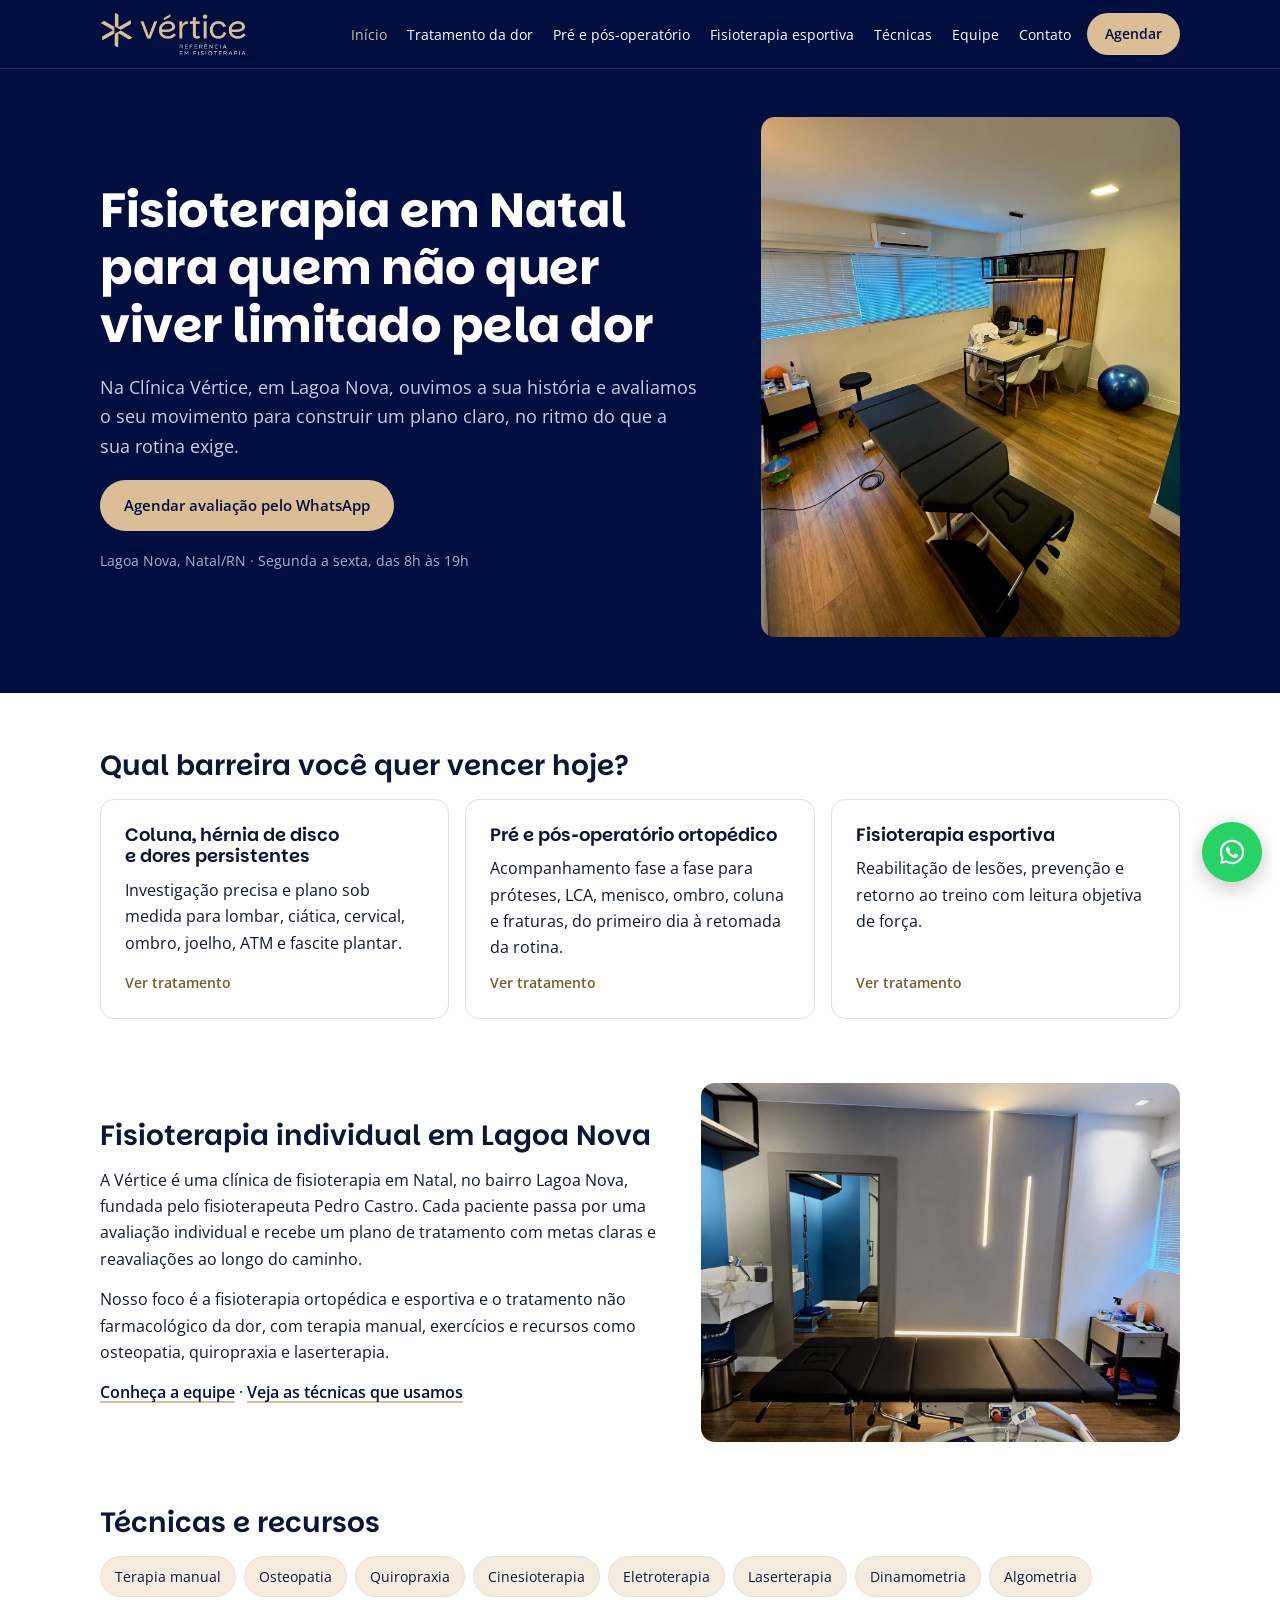
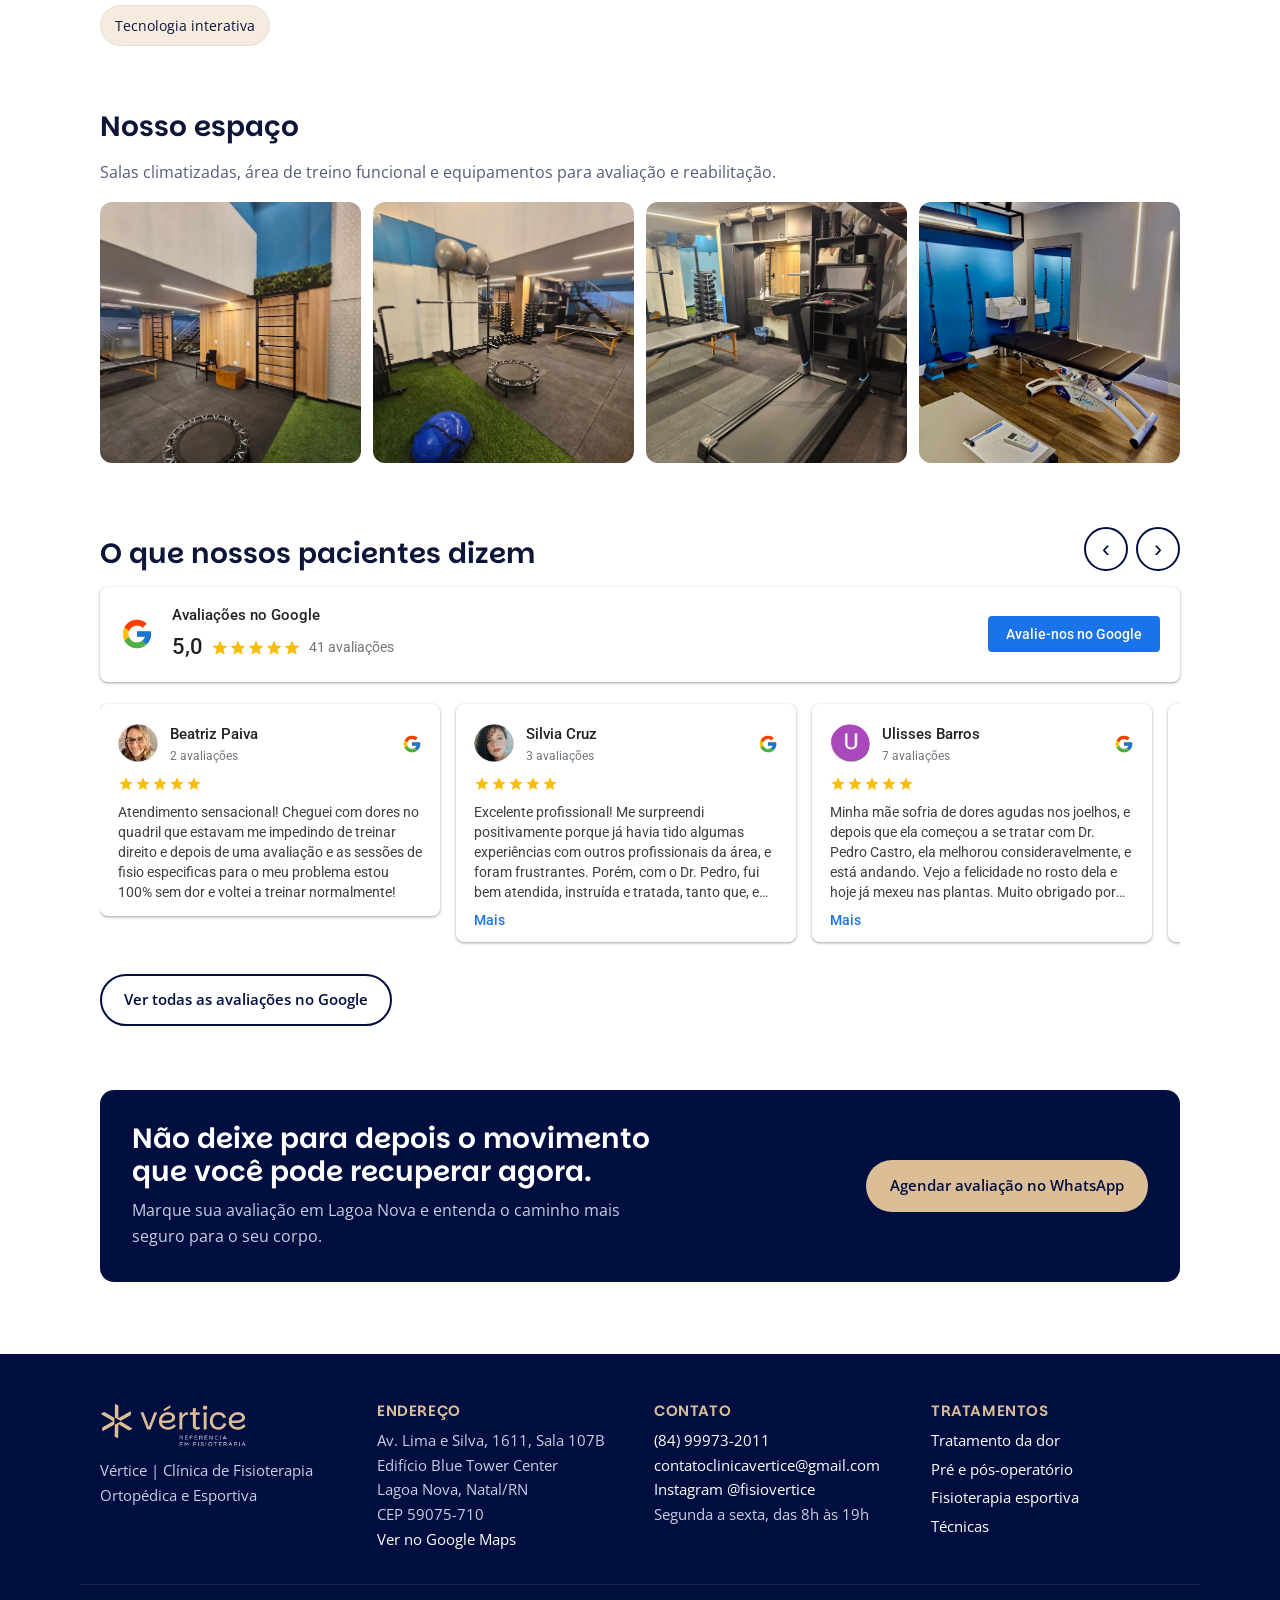
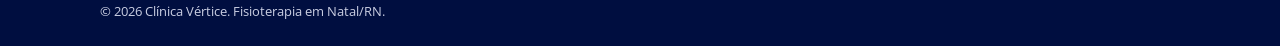
==== commit e995865f: "Site novo com estrutura de SEO; site antigo preservado em _antigo/ - 7 páginas (home, tratamento da " ====
--- a/index.html
+++ b/index.html
@@ -1,319 +1,244 @@
-<!DOCTYPE html>
-<html lang="en">
+<!doctype html>
+<html lang="pt-BR">
 <head>
-    <meta charset="UTF-8">
-    <meta name="viewport" content="width=device-width, initial-scale=1.0">
-    <title>Clinica Vértice</title>
-    <link rel="stylesheet" href="style/style.css">
-    <link rel="preconnect" href="https://fonts.googleapis.com">
-    <link rel="preconnect" href="https://fonts.gstatic.com" crossorigin>
-    <link href="https://fonts.googleapis.com/css2?family=Montserrat:ital,wght@0,100..900;1,100..900&display=swap" rel="stylesheet">
-    <link href="https://fonts.googleapis.com/css2?family=Montserrat:ital,wght@0,100..900;1,100..900&family=Open+Sans:ital,wght@0,300..800;1,300..800&display=swap" rel="stylesheet">
-    <link href="https://fonts.googleapis.com/css2?family=Parkinsans:wght@300..800&display=swap" rel="stylesheet">
-    <link rel="icon" href="assets/img/favicon_vertice_max.png" type="image/png">
-    <link href="https://cdnjs.cloudflare.com/ajax/libs/font-awesome/6.4.0/css/all.min.css" rel="stylesheet">
+<meta charset="utf-8">
+<meta name="viewport" content="width=device-width, initial-scale=1">
+<title>Fisioterapia em Natal: Recupere Seu Movimento | Vértice</title>
+<meta name="description" content="Cansado de conviver com dor ou limitações? Fisioterapia individual em Lagoa Nova, Natal, para coluna, pós-operatório e esporte. Agende sua avaliação.">
+<link rel="canonical" href="https://verticefisio.com.br/">
+<meta name="robots" content="index, follow">
+<meta property="og:type" content="website">
+<meta property="og:locale" content="pt_BR">
+<meta property="og:site_name" content="Clínica Vértice">
+<meta property="og:title" content="Fisioterapia em Natal: Recupere Seu Movimento | Vértice">
+<meta property="og:description" content="Cansado de conviver com dor ou limitações? Fisioterapia individual em Lagoa Nova, Natal, para coluna, pós-operatório e esporte. Agende sua avaliação.">
+<meta property="og:url" content="https://verticefisio.com.br/">
+<meta property="og:image" content="https://verticefisio.com.br/assets/img/espaco-sala-atendimento-1.webp">
+<meta name="theme-color" content="#000e40">
+<link rel="icon" href="assets/img/favicon.png" type="image/png">
+<link rel="preconnect" href="https://fonts.googleapis.com">
+<link rel="preconnect" href="https://fonts.gstatic.com" crossorigin>
+<link rel="stylesheet" href="https://fonts.googleapis.com/css2?family=Parkinsans:wght@500;600;700&family=Open+Sans:wght@400;600&family=Roboto:wght@400;500&display=swap">
+<link rel="stylesheet" href="assets/css/style.css">
+<!-- Google Analytics 4: colar aqui a tag do GA4 quando a conta da clínica for criada -->
+<script type="application/ld+json">
+{
+ "@context": "https://schema.org",
+ "@graph": [
+  {
+   "@type": [
+    "MedicalClinic",
+    "Physiotherapy"
+   ],
+   "@id": "https://verticefisio.com.br/#clinica",
+   "name": "Vértice | Clínica de Fisioterapia Ortopédica e Esportiva",
+   "alternateName": "Clínica Vértice",
+   "url": "https://verticefisio.com.br/",
+   "logo": "https://verticefisio.com.br/assets/img/logo-vertice.png",
+   "image": "https://verticefisio.com.br/assets/img/espaco-sala-atendimento-1.webp",
+   "telephone": "+5584999732011",
+   "email": "contatoclinicavertice@gmail.com",
+   "address": {
+    "@type": "PostalAddress",
+    "streetAddress": "Av. Lima e Silva, 1611, Sala 107B, Edifício Blue Tower Center",
+    "addressLocality": "Natal",
+    "addressRegion": "RN",
+    "postalCode": "59075-710",
+    "addressCountry": "BR"
+   },
+   "geo": {
+    "@type": "GeoCoordinates",
+    "latitude": -5.8224162,
+    "longitude": -35.2166071
+   },
+   "openingHoursSpecification": [
+    {
+     "@type": "OpeningHoursSpecification",
+     "dayOfWeek": [
+      "Monday",
+      "Tuesday",
+      "Wednesday",
+      "Thursday",
+      "Friday"
+     ],
+     "opens": "08:00",
+     "closes": "19:00"
+    }
+   ],
+   "hasMap": "https://www.google.com/maps?cid=13641007750675121754",
+   "sameAs": [
+    "https://www.instagram.com/fisiovertice/",
+    "https://www.google.com/maps?cid=13641007750675121754"
+   ],
+   "medicalSpecialty": [
+    "Physiotherapy",
+    "Musculoskeletal"
+   ],
+   "areaServed": {
+    "@type": "City",
+    "name": "Natal"
+   },
+   "founder": {
+    "@type": "Person",
+    "name": "Pedro Castro"
+   },
+   "availableService": [
+    {
+     "@type": "MedicalTherapy",
+     "name": "Terapia manual"
+    },
+    {
+     "@type": "MedicalTherapy",
+     "name": "Osteopatia"
+    },
+    {
+     "@type": "MedicalTherapy",
+     "name": "Quiropraxia"
+    },
+    {
+     "@type": "MedicalTherapy",
+     "name": "Cinesioterapia"
+    },
+    {
+     "@type": "MedicalTherapy",
+     "name": "Eletroterapia"
+    },
+    {
+     "@type": "MedicalTherapy",
+     "name": "Laserterapia"
+    },
+    {
+     "@type": "MedicalTherapy",
+     "name": "Dinamometria"
+    },
+    {
+     "@type": "MedicalTherapy",
+     "name": "Algometria"
+    },
+    {
+     "@type": "MedicalTherapy",
+     "name": "Tecnologia interativa"
+    }
+   ]
+  },
+  {
+   "@type": "WebPage",
+   "@id": "https://verticefisio.com.br/",
+   "url": "https://verticefisio.com.br/",
+   "name": "Fisioterapia em Natal: Recupere Seu Movimento | Vértice",
+   "description": "Cansado de conviver com dor ou limitações? Fisioterapia individual em Lagoa Nova, Natal, para coluna, pós-operatório e esporte. Agende sua avaliação.",
+   "inLanguage": "pt-BR",
+   "isPartOf": {
+    "@id": "https://verticefisio.com.br/#site"
+   },
+   "about": {
+    "@id": "https://verticefisio.com.br/#clinica"
+   }
+  },
+  {
+   "@type": "WebSite",
+   "@id": "https://verticefisio.com.br/#site",
+   "url": "https://verticefisio.com.br/",
+   "name": "Clínica Vértice",
+   "inLanguage": "pt-BR"
+  }
+ ]
+}
+</script>
 </head>
 <body>
-    <nav>
-        <div class="navbar-container">
-            <a id="icone-inicio">
-                <img src="assets/img/LOGO_Logo_GP_Versao_PREFERENCIAL-6.png" alt="Ícone Clínica Vértice" class="icone-vertice-img">
-            </a>
-            <div class="menu-toggle" id="menu-toggle">
-                <span></span>
-                <span></span>
-                <span></span>
-            </div>
-            <div class="nav-links">
-                <a class="nav-link" id="link-inicio">Início</a>
-                <a href="#servicos" class="nav-link">Serviços</a>
-                <a href="#espaco" class="nav-link">Espaço</a>
-                <a href="#sobre" class="nav-link">Sobre Nós</a>
-                <a href="#profissionais" class="nav-link">Profissionais</a>
-                <a href="#contato" class="nav-link">Contato</a>
-            </div>
+<a class="skip" href="#conteudo">Pular para o conteúdo</a>
+<header class="site-header">
+  <div class="wrap bar">
+    <a class="brand" href="/"><img src="assets/img/logo-vertice.webp" alt="Clínica Vértice, fisioterapia em Natal" width="520" height="160"></a>
+    <nav class="nav-desk" aria-label="Principal"><ul><li><a href="/" aria-current="page">Início</a></li><li><a href="/tratamento-da-dor/">Tratamento da dor</a></li><li><a href="/pre-e-pos-operatorio/">Pré e pós-operatório</a></li><li><a href="/fisioterapia-esportiva/">Fisioterapia esportiva</a></li><li><a href="/tecnicas/">Técnicas</a></li><li><a href="/equipe/">Equipe</a></li><li><a href="/contato/">Contato</a></li></ul></nav>
+    <details class="menu"><summary aria-label="Abrir menu">Menu</summary>
+      <nav aria-label="Principal (celular)"><ul><li><a href="/" aria-current="page">Início</a></li><li><a href="/tratamento-da-dor/">Tratamento da dor</a></li><li><a href="/pre-e-pos-operatorio/">Pré e pós-operatório</a></li><li><a href="/fisioterapia-esportiva/">Fisioterapia esportiva</a></li><li><a href="/tecnicas/">Técnicas</a></li><li><a href="/equipe/">Equipe</a></li><li><a href="/contato/">Contato</a></li></ul></nav>
+    </details>
+    <a class="btn btn-sand btn-sm head-cta" href="https://wa.me/5584999732011?text=Ol%C3%A1%21%20Vim%20pelo%20site%20da%20Cl%C3%ADnica%20V%C3%A9rtice%20e%20gostaria%20de%20agendar%20uma%20avalia%C3%A7%C3%A3o%20de%20fisioterapia." rel="noopener" target="_blank">Agendar</a>
+  </div>
+</header>
+<main id="conteudo">
+  <section class="hero hero-home">
+    <div class="wrap hero-in">
+      <div class="hero-text">
+        
+        
+        <h1>Fisioterapia em Natal para quem não quer viver limitado pela dor</h1>
+        <p class="lede">Na Clínica Vértice, em Lagoa Nova, ouvimos a sua história e avaliamos o seu movimento para construir um plano claro, no ritmo do que a sua rotina exige.</p>
+        <div class="hero-actions">
+          <a class="btn btn-sand" href="https://wa.me/5584999732011?text=Ol%C3%A1%21%20Vim%20pelo%20site%20da%20Cl%C3%ADnica%20V%C3%A9rtice%20e%20gostaria%20de%20agendar%20uma%20avalia%C3%A7%C3%A3o%20de%20fisioterapia." rel="noopener" target="_blank">Agendar avaliação pelo WhatsApp</a>
         </div>
-    </nav>
-    <main>
-        <section class="main-section" id="home">
-            <img class="main-image" src="assets/img/imagem-principal.svg" alt="Clínica Vértice">
-        </section>
-        <section class="numbers-section">
-            <h2>Nossos Diferenciais</h2>
-            <p>Você no centro do cuidado sempre.</p>
-            <div class="info-section lazy-section" id="section-to-load">
-                <div class="info-card-number">
-                    <i class="fa-solid fa-users info-icon"></i>
-                    <div class="info-title">Atendimentos</div>
-                    <div class="info-value atendimentos animated" data-target="4600">0</div>
-                </div>
-                <div class="info-card-number">
-                    <i class="fa-solid fa-globe info-icon"></i>
-                    <div class="info-title">Consultoria Online</div>
-                    <div class="info-value consultoria" data-target="24">0</div>
-                    </div>
-                <div class="info-card-number">
-                    <img src="assets/img/5_estrelas.png" alt="Avaliação Média">
-                    <div class="info-title">Avaliação Média</div>
-                    <div class="info-value avaliacao" data-target="5">5/5</div>
-                </div>
-                <div class="info-card-number">
-                    <i class="fa-solid fa-building info-icon"></i>
-                    <div class="info-title">Espaço</div>
-                    <div class="info-value espaco" data-target="80">0</div>
-                </div>
-            </div>
-        </section>
-        <section class="client-assessment-section">
-            <h2>Conheça o que nossos pacientes dizem</h2>
-            <p>Histórias que inspiram. Resultados que transformam.</p>
-            <div class="carousel-wrapper">
-                <button class="prev">&#8592;</button>
-                <div class="client-assessment-container">
-                    <img src="assets/img/cliente_comentario_1.jpeg" alt="Avaliação Cliente 1" class="slide active">
-                    <img src="assets/img/cliente_comentario_2.jpeg" alt="Avaliação Cliente 2" class="slide">
-                    <img src="assets/img/cliente_comentario_3.jpeg" alt="Avaliação Cliente 3" class="slide">
-                    <img src="assets/img/cliente_comentario_4.jpeg" alt="Avaliação Cliente 4" class="slide">
-                    <img src="assets/img/cliente_comentario_5.jpeg" alt="Avaliação Cliente 5" class="slide">
-                    <img src="assets/img/cliente_comentario_6.jpeg" alt="Avaliação Cliente 6" class="slide">
-                    <img src="assets/img/cliente_comentario_7.jpeg" alt="Avaliação Cliente 7" class="slide">
-                </div>
-                <button class="next">&#8594;</button>
-            </div>
-        </section>
-        <section class="services-section" id="servicos">
-            <h2>Como podemos te ajudar</h2>
-            <p>Planos de Tratamento personalizados para cada fase da sua reabilitação.</p>
-            <div class="services-container">
-                <div class="service-card">
-                    <h3>Tratamento não-farmacológico da dor</h3>
-                    <p>Tratamos dores com avaliação precisa, escuta ativa e acompanhamento contínuo. Cada plano é individualizado, respeita seus limites e busca um resultado duradouro.</p>
-                    <ul class="check-list">
-                        <li>Dores na coluna (lombar, torácica e cervical)</li>
-                        <li>Hérnia de disco e dor ciática</li>
-                        <li>Dores de cabeça tensional, enxaqueca</li>
-                        <li>Disfunções da ATM</li>
-                        <li>Tensões musculares persistentes</li>
-                        <li>Ombro congelado</li>
-                        <li>Dor anterior no joelho</li>
-                        <li>Tendinopatias e fascite plantar</li>
-                        <li>Condições crônicas como fibromialgia e artrose.</li>
-                    </ul>
-                    <a class="link-saiba-mais"href="https://wa.me/5584999732011" target="_blank">
-                        <i class="fa-solid fa-circle-plus"></i>
-                        Saiba mais
-                    </a>
-                </div>
-                <div class="service-card">
-                    <h3>Pré e Pós-operatórios Traumato-Ortopédicos</h3>
-                    <p>Preparamos seu corpo antes da cirurgia e aceleramos sua recuperação após, com planos progressivos, metas claras e reavaliações constantes.</p>
-                    <ul class="check-list">
-                        <li>Fraturas</li>
-                        <li>Artroplastias de Quadril, Joelho e Ombro (próteses)</li>
-                        <li>Cirurgia de ombro (reparo de tendões, ombro congelado)</li>
-                        <li>Cirurgias no menisco (Meniscectomias e suturas meniscais)</li>
-                        <li>Reconstrução do ligamento cruzado anterior (LCA)</li>
-                        <li>Cirurgias na coluna (discectomias, artrodeses)</li>
-                    </ul>
-                    <a class="link-saiba-mais"href="https://wa.me/5584999732011" target="_blank">
-                        <i class="fa-solid fa-circle-plus"></i>
-                        Saiba mais
-                    </a>
-                </div>
-                <div class="service-card">
-                    <h3>Fisioterapia Esportiva</h3>
-                    <p>Reabilitação, prevenção e retorno seguro ao esporte, com planos personalizados e avaliação tecnológica adaptada à sua modalidade.</p>
-                    <ul class="check-list">
-                        <li>Distensões e lesões musculares</li>
-                        <li>Instabilidades, entorses e lesões ligamentares</li>
-                        <li>Lesões no ombro</li>
-                        <li>Ruptura do ligamento cruzado anterior (LCA)</li>
-                        <li>Condromalácia patelar e lesões no menisco</li>
-                        <li>Síndrome da banda iliotibial</li>
-                        <li>Pubalgia e canelite</li>
-                        <li>Recovery esportivo</li>
-                    </ul>
-                    <a class="link-saiba-mais"href="https://wa.me/5584999732011" target="_blank">
-                        <i class="fa-solid fa-circle-plus"></i>
-                        Saiba mais
-                    </a>
-                </div>
-            </div>
-        </section>
-        <section class="resource-section">
-            <h2>Nossos Serviços</h2>
-            <p>Recursos e técnicas que potencializam sua recuperação</p>
-            <div class="info-section">
-                <div class="info-card">
-                    <img src="assets/img/Terapia_Manual.png" alt="Terapia Manual">
-                    <div class="info-title">Terapia Manual</div>
-                    <p>Mobilizações e técnicas manuais para alívio da dor e ganho de mobilidade.</p>
-                </div>
-                <div class="info-card">
-                    <img src="assets/img/Osteopatia.png" alt="Osteopatia">
-                    <div class="info-title">Osteopatia</div>
-                    <p>Ajustes sutis e precisos para restaurar a função de articulações e tecidos.</p>
-                </div>
-                <div class="info-card">
-                    <img src="assets/img/Quiropraxia.png" alt="Quiropraxia">
-                    <div class="info-title">Quiropraxia</div>
-                    <p>Manipulações articulares seguras com foco em ganho de mobilidade.</p>
-                </div>
-                <div class="info-card">
-                    <img src="assets/img/Cinesioterapia.png" alt="Cinesioterapia">
-                    <div class="info-title">Cinesioterapia</div>
-                    <p>Exercícios terapêuticos para reabilitação funcional e fortalecimento.</p>
-                </div>
-                <div class="info-card">
-                    <img src="assets/img/Eletroterapia.png" alt="Eletroterapia">
-                    <div class="info-title">Eletroterapia</div>
-                    <p>Estímulos elétricos para modulação da dor e ativação muscular.</p>
-                </div>
-                <div class="info-card">
-                    <img src="assets/img/Laserterapia.png" alt="Laserterapia">
-                    <div class="info-title">Laserterapia</div>
-                    <p>Terapia com laser para regenerar, cicatrizar e controlar a dor.</p>
-                </div>
-                <div class="info-card">
-                    <img src="assets/img/Dinamometria_Manual.png" alt="Dinamometria">
-                    <div class="info-title">Dinamometria</div>
-                    <p>Avaliação de força muscular com alta precisão.</p>
-                </div>
-                <div class="info-card">
-                    <img src="assets/img/algometria.png" alt="Algometria">
-                    <div class="info-title">Algometria</div>
-                    <p>Mapeamento de pontos dolorosos e sensibilidade.</p>
-                </div>
-                <div class="info-card">
-                    <img src="assets/img/Tecnologia.png" alt="Tecnologia Interativa">
-                    <div class="info-title">Tecnologia Interativa</div>
-                    <p>Equipamentos de ponta que potencializam o condicionamento físico com feedbacks objetivos e experiências imersivas.</p>
-                </div>
-            </div>
-        </section>
-        <section class="space-section" id="espaco">
-            <h2>Nosso Espaço</h2>
-            <p>Conheça nosso espaço projetado para proporcionar conforto e bem-estar durante o seu tratamento. Contamos com salas equipadas com tecnologia de ponta, salas climatizadas e um ambiente acolhedor que favorece a recuperação.</p>
-            <div class="gallery">
-                <img class="space-image" src="assets/img/foto_clinica_1.jpg">
-                <img class="space-image" src="assets/img/foto_clinica_2.jpg">
-                <img class="space-image" src="assets/img/foto_clinica_3.jpg">
-                <img class="space-image" src="assets/img/foto_clinica_4.jpg">
-                <img class="space-image" src="assets/img/foto_clinica_5.jpg">
-                <img class="space-image" src="assets/img/foto_clinica_6.jpg">
-            </div>
-            <p>Venha nos visitar e conhecer de perto as instalações da Clínica Vértice.</p>
-            <p>Estamos localizados no coração da cidade, com fácil acesso e estacionamento disponível.</p>
-
-            <!-- Lightbox Modal -->
-            <div id="lightbox" class="lightbox">
-                <span class="close">&times;</span>
-                <img class="lightbox-content" id="lightbox-img">
-                <div id="caption"></div>
-            </div>
-        </section>
-        <section class="about-section" id="sobre">
-            <h2>Sobre Nós</h2>
-            <p>A Vértice nasceu da paixão por <b>cuidar e transformar vidas</b>. Unimos <b>ciência de alta qualidade, técnica especializada e humanização do cuidado</b> para oferecer um <b>atendimento individualizado</b>, baseado nas melhores evidências e focado em <b>resultados reais e duradouros</b>.</p>
-            <p>Fundada pelo fisioterapeuta Pedro Castro, a clínica reúne profissionais especializados que compartilham da mesma visão: <b>tratar com conhecimento, sensibilidade e compromisso</b> focado no que realmente <b>importa para você.</b></p>
-            <p>Aqui, cada pessoa é <b>ouvida, compreendida e tratada de forma completa</b>, com atenção à <b>sua história</b> e aos <b>seus objetivos.</b> Para isso, profissionais e pacientes <b>caminham juntos</b> rumo à reconquista da <b>liberdade</b> através do <b>movimento.</b></p>
-            <a class="contact-me" href="https://wa.me/5584999732011" target="_blank">
-                <!-- <i class="fa-solid fa-message"></i> -->
-                <img src="assets/img/whatsapp-icon.png" alt="WhatsApp" class="social-icon">
-                Comece sua reabilitação com quem entende você.
-            </a>
-        </section>
-        <section class="profissionais-section" id="profissionais">
-            <h2>Conheça os nossos Profissionais</h2>
-            <div class="profissionais">
-                <div class="profissional">
-                    <img src="assets/img/Foto_PHMC_VÉRTICE.jpg" alt="Dr. Pedro Castro" class="pedro-foto">
-                    <div class="descricao">
-                        <h3>Dr. Pedro Castro</h3>
-                        <p>Pedro Castro é a mente e o coração da Vértice, com mais de 7 anos de experiência clínica dedicada ao tratamento não farmacológico da dor. Sua paixão pelo cuidado humano, aliada ao rigor científico, guia cada atendimento, proporcionando soluções eficazes e personalizadas para aliviar dores agudas e crônicas. Como líder da equipe, Pedro constrói um ambiente colaborativo e inovador, unindo técnicas avançadas à empatia para devolver movimento, liberdade e qualidade de vida a cada paciente.</p>
-                        <ul>
-                            <li>Graduado em Fisioterapia pela Universidade Federal do Rio Grande do Norte (UFRN) </li>
-                            <li>Pós-graduado em Osteopatia pela EBRAFIM</li>
-                            <li>Mestre em Fisioterapia pela UFRN</li>
-                            <li>Professor do curso de formação em Osteopatia (EBRAFIM)</li>
-                            <li>Professor da Especialização em Fisioterapia Traumato-ortopédica e Esportiva (UFRN)</li>
-                        </ul>
-                    </div>
-                </div>
-                <div class="profissional invertido">
-                    <img src="assets/img/foto_YO_profissional.png" alt="Dr. Yves Oliveira">
-                    <div class="descricao">
-                        <h3>Dr. Yves Oliveira</h3>
-                        <p>Yves alia conhecimento técnico, experiência ambulatorial, hospitalar e uma escuta atenta para transformar o processo de reabilitação em um caminho claro e acolhedor. Sua trajetória é marcada por dedicação à fisioterapia traumato-ortopédica, com foco em pacientes no pós-operatório — especialmente fraturas e casos complexos da ortopedia. Com didática apurada, acredita que educar o paciente é parte essencial do tratamento. Na Vértice, Dr. Yves atua com foco em reabilitação ortopédica pós-cirúrgica, cuidando de cada paciente com dedicação, clareza e compromisso com o resultado.</p>
-                        <ul>
-                            <li>Graduado em Fisioterapia pela Universidade Federal do Rio Grande do Norte (UFRN)</li>
-                            <li>Especialista em Fisioterapia Traumato-Ortopédica pela UNIFESP (Residência Multiprofissional)</li>
-                            <li>Fisioterapeuta no HUOL (Natal/RN)</li>
-                    </div>
-                </div>
-                <div class="profissional">
-                    <img src="assets/img/foto_LB_profissional.png" alt="Dra. Luisa" class="luisa-foto">
-                    <div class="descricao">
-                        <h3>Dra. Luísa Braga</h3>
-                        <p>Com formação sólida, experiência internacional e foco na escuta qualificada, Luísa alia técnica, acolhimento e uma visão atual da fisioterapia para ajudar pacientes a retomarem sua rotina com segurança e autonomia. Na Vértice, atua com foco em reabilitação esportiva, sempre respeitando o tempo e o potencial de cada paciente. Para ela, movimento não é pressa; é processo, e cada etapa importa.</p>
-                        <ul>
-                            <li>Graduada em Fisioterapia pela UFRN</li>
-                            <li>Pós-graduanda em Fisioterapia Traumato-Ortopédica pela FEO</li>
-                            <li>Preceptora da Liga de Fisioterapia Esportiva da UFRN (LEFERN)</li>
-                            <li>Aprimoramento internacional em Fisioterapia Ortopédica pela ESS IPP - Porto/Portugal</li>
-                </div>
-            </div>
-        </section>
-        <section class="contact-section" id="contato">
-            <h2>Agende sua avaliação</h2>
-            <p>Comece uma nova fase com mais movimento, menos dor e muito mais qualidade de vida.</p>
-            <form class="contact-form" method="post">
-                <input type="text" name="name" id="nome" placeholder="Seu nome" required>
-                <input type="email" name="email" id="email" placeholder="Seu email" required>
-                <textarea name="message" id="mensagem" rows="5" placeholder="Sua mensagem" required></textarea>
-                <button type="submit">Enviar</button>
-            </form>
-        </section>
-    </main>
-    <footer>
-        <div class="footer-container">
-            <div class="footer-col footer-col-logo">
-                <img src="assets/img/LOGO_Logo_GP_Versao_PREFERENCIAL-6.png" alt="Logo Clínica Vértice" class="footer-logo">
-            </div>
-            <div class="footer-col footer-col-social">
-                <h4>Redes Sociais & Contato</h4>
-                <div class="social-links">
-                <a href="https://www.instagram.com/_verticefisio/" class="social-link" target="_blank">
-                    <img src="assets/img/instagram-icon.png" alt="Instagram" class="social-icon">
-                    Instagram
-                </a>
-                <a href="https://wa.me/5584999732011" class="social-link" target="_blank">
-                    <img src="assets/img/whatsapp-icon.png" alt="WhatsApp" class="social-icon">
-                    WhatsApp
-                </a>
-                </div>
-                <div class="contact-info">
-                <p>Telefone: (84) 99973-2011</p>
-                <p>Email: contatoclinicavertice@gmail.com</p>
-                </div>
-            </div>
-            <div class="footer-col footer-col-info">
-                <h4>Endereço e Horário</h4>
-                <p><b>Ed. Blue Tower Center</b> - Sala 5</p>
-                <p>Avenida Lima e Silva, 1611 - Lagoa Nova - Natal/RN</p>
-                <p><b>Horário de funcionamento:</b> Segunda a Sexta, das 8h às 19h</p>
-            </div>
-            <div class="footer-bottom-bar">
-                <span>&copy; 2026 Clínica Vértice. Todos os direitos reservados.</span>
-                <span class="footer-credit">Desenvolvido por <a href="https://www.linkedin.com/in/arthur-furtunato-4994a7208/" target="_blank">Arthur Furtunato</a></span>
-            </div>
-        </div>
-    </footer>
-    <script src="assets/js/modules/navbar.js"></script>
-    <script src="assets/js/modules/whatsapp.js"></script>
-    <script src="assets/js/modules/lightbox.js"></script>
-    <script src="assets/js/modules/carousel.js"></script>
-    <script src="assets/js/modules/lazy-loading.js"></script>
-    <script src="assets/js/main.js"></script>
+        <p class="hero-meta">Lagoa Nova, Natal/RN · Segunda a sexta, das 8h às 19h</p>
+      </div>
+      <img class="hero-img" src="assets/img/espaco-sala-atendimento-2.webp" alt="Sala de atendimento da Clínica Vértice em Lagoa Nova, Natal" width="1400" height="1735" fetchpriority="high">
+    </div>
+  </section>
+  <div class="wrap content">
+
+<section class="pillars" aria-labelledby="p-t">
+  <h2 id="p-t">Qual barreira você quer vencer hoje?</h2>
+  <div class="cards">
+<a class="card" href="/tratamento-da-dor/"><h3>Coluna, hérnia de disco e dores persistentes</h3><p>Investigação precisa e plano sob medida para lombar, ciática, cervical, ombro, joelho, ATM e fascite plantar.</p><span class="more">Ver tratamento</span></a>
+<a class="card" href="/pre-e-pos-operatorio/"><h3>Pré e pós‑operatório ortopédico</h3><p>Acompanhamento fase a fase para próteses, LCA, menisco, ombro, coluna e fraturas, do primeiro dia à retomada da rotina.</p><span class="more">Ver tratamento</span></a>
+<a class="card" href="/fisioterapia-esportiva/"><h3>Fisioterapia esportiva</h3><p>Reabilitação de lesões, prevenção e retorno ao treino com leitura objetiva de força.</p><span class="more">Ver tratamento</span></a></div>
+</section>
+
+<section class="split">
+  <div>
+    <h2>Fisioterapia individual em Lagoa Nova</h2>
+    <p>A Vértice é uma clínica de fisioterapia em Natal, no bairro Lagoa Nova, fundada pelo fisioterapeuta Pedro Castro. Cada paciente passa por uma avaliação individual e recebe um plano de tratamento com metas claras e reavaliações ao longo do caminho.</p>
+    <p>Nosso foco é a fisioterapia ortopédica e esportiva e o tratamento não farmacológico da dor, com terapia manual, exercícios e recursos como osteopatia, quiropraxia e laserterapia.</p>
+    <p><a class="textlink" href="/equipe/">Conheça a equipe</a> · <a class="textlink" href="/tecnicas/">Veja as técnicas que usamos</a></p>
+  </div>
+  <figure><img src="assets/img/espaco-sala-atendimento-1.webp" alt="Sala de atendimento da Clínica Vértice, clínica de fisioterapia em Lagoa Nova, Natal" width="1400" height="1867" loading="lazy"></figure>
+</section>
+
+<section aria-labelledby="t-t">
+  <h2 id="t-t">Técnicas e recursos</h2>
+  <ul class="chips"><li><a href="/tecnicas/#terapia-manual">Terapia manual</a></li><li><a href="/tecnicas/#osteopatia">Osteopatia</a></li><li><a href="/tecnicas/#quiropraxia">Quiropraxia</a></li><li><a href="/tecnicas/#cinesioterapia">Cinesioterapia</a></li><li><a href="/tecnicas/#eletroterapia">Eletroterapia</a></li><li><a href="/tecnicas/#laserterapia">Laserterapia</a></li><li><a href="/tecnicas/#dinamometria">Dinamometria</a></li><li><a href="/tecnicas/#algometria">Algometria</a></li><li><a href="/tecnicas/#tecnologia-interativa">Tecnologia interativa</a></li></ul>
+</section>
+
+<section class="gallery" aria-labelledby="g-t">
+  <h2 id="g-t">Nosso espaço</h2>
+  <p class="muted">Salas climatizadas, área de treino funcional e equipamentos para avaliação e reabilitação.</p>
+  <div class="grid-photos">
+    <img src="assets/img/espaco-area-funcional.webp" alt="Área de treino funcional da Clínica Vértice em Natal" width="1400" height="1050" loading="lazy">
+    <img src="assets/img/espaco-area-reabilitacao.webp" alt="Área de reabilitação com equipamentos de fisioterapia" width="1400" height="1050" loading="lazy">
+    <img src="assets/img/espaco-area-treino-esteira.webp" alt="Esteira e equipamentos de treino na Clínica Vértice" width="1200" height="1600" loading="lazy">
+    <img src="assets/img/espaco-sala-atendimento-3.webp" alt="Sala de atendimento individual de fisioterapia" width="1400" height="1738" loading="lazy">
+  </div>
+</section>
+
+<section class="reviews" aria-labelledby="r-t"><div class="rev-top"><div><h2 id="r-t">O que nossos pacientes dizem</h2></div><div class="rev-nav"><button type="button" class="rev-btn" data-dir="-1" aria-label="Avaliação anterior">‹</button><button type="button" class="rev-btn" data-dir="1" aria-label="Próxima avaliação">›</button></div></div><div class="gr-summary"><span class="gr-g-big"><svg viewBox="0 0 48 48" width="34" height="34" aria-hidden="true"><path fill="#FFC107" d="M43.6 20.5H42V20H24v8h11.3C33.7 32.7 29.2 36 24 36c-6.6 0-12-5.4-12-12s5.4-12 12-12c3.1 0 5.8 1.2 7.9 3.1l5.7-5.7C34 6.1 29.3 4 24 4 12.9 4 4 12.9 4 24s8.9 20 20 20 20-8.9 20-20c0-1.3-.1-2.4-.4-3.5z"/><path fill="#FF3D00" d="M6.3 14.7l6.6 4.8C14.7 15.1 19 12 24 12c3.1 0 5.8 1.2 7.9 3.1l5.7-5.7C34 6.1 29.3 4 24 4 16.3 4 9.7 8.3 6.3 14.7z"/><path fill="#4CAF50" d="M24 44c5.2 0 9.9-2 13.4-5.2l-6.2-5.2C29.2 35.1 26.7 36 24 36c-5.2 0-9.6-3.3-11.3-7.9l-6.5 5C9.5 39.6 16.2 44 24 44z"/><path fill="#1976D2" d="M43.6 20.5H42V20H24v8h11.3c-.8 2.2-2.2 4.2-4.1 5.6l6.2 5.2C37 39.2 44 34 44 24c0-1.3-.1-2.4-.4-3.5z"/></svg></span><div><span class="gr-sum-title">Avaliações no Google</span><span class="gr-sum-score"><strong>5,0</strong><span class="gr-sum-stars" role="img" aria-label="Nota 5 de 5"><svg viewBox="0 0 24 24" width="18" height="18" aria-hidden="true"><path fill="#FBBC04" d="M12 17.27 18.18 21l-1.64-7.03L22 9.24l-7.19-.61L12 2 9.19 8.63 2 9.24l5.46 4.73L5.82 21z"/></svg><svg viewBox="0 0 24 24" width="18" height="18" aria-hidden="true"><path fill="#FBBC04" d="M12 17.27 18.18 21l-1.64-7.03L22 9.24l-7.19-.61L12 2 9.19 8.63 2 9.24l5.46 4.73L5.82 21z"/></svg><svg viewBox="0 0 24 24" width="18" height="18" aria-hidden="true"><path fill="#FBBC04" d="M12 17.27 18.18 21l-1.64-7.03L22 9.24l-7.19-.61L12 2 9.19 8.63 2 9.24l5.46 4.73L5.82 21z"/></svg><svg viewBox="0 0 24 24" width="18" height="18" aria-hidden="true"><path fill="#FBBC04" d="M12 17.27 18.18 21l-1.64-7.03L22 9.24l-7.19-.61L12 2 9.19 8.63 2 9.24l5.46 4.73L5.82 21z"/></svg><svg viewBox="0 0 24 24" width="18" height="18" aria-hidden="true"><path fill="#FBBC04" d="M12 17.27 18.18 21l-1.64-7.03L22 9.24l-7.19-.61L12 2 9.19 8.63 2 9.24l5.46 4.73L5.82 21z"/></svg></span><span class="gr-sum-count">41 avaliações</span></span></div><a class="gr-sum-btn" href="https://g.page/r/CVpGV61GmE69EBM/review" rel="noopener" target="_blank">Avalie-nos no Google</a></div><div class="rev-track" tabindex="0" aria-label="Avaliações de pacientes no Google, role para o lado"><figure class="gr"><div class="gr-head"><img class="gr-avatar" src="assets/img/avaliador-beatriz-paiva.webp" alt="Foto de perfil de Beatriz Paiva no Google" width="40" height="40" loading="lazy"><figcaption><span class="gr-name">Beatriz Paiva</span><span class="gr-meta">2 avaliações</span></figcaption><span class="gr-g"><svg viewBox="0 0 48 48" width="20" height="20" aria-hidden="true"><path fill="#FFC107" d="M43.6 20.5H42V20H24v8h11.3C33.7 32.7 29.2 36 24 36c-6.6 0-12-5.4-12-12s5.4-12 12-12c3.1 0 5.8 1.2 7.9 3.1l5.7-5.7C34 6.1 29.3 4 24 4 12.9 4 4 12.9 4 24s8.9 20 20 20 20-8.9 20-20c0-1.3-.1-2.4-.4-3.5z"/><path fill="#FF3D00" d="M6.3 14.7l6.6 4.8C14.7 15.1 19 12 24 12c3.1 0 5.8 1.2 7.9 3.1l5.7-5.7C34 6.1 29.3 4 24 4 16.3 4 9.7 8.3 6.3 14.7z"/><path fill="#4CAF50" d="M24 44c5.2 0 9.9-2 13.4-5.2l-6.2-5.2C29.2 35.1 26.7 36 24 36c-5.2 0-9.6-3.3-11.3-7.9l-6.5 5C9.5 39.6 16.2 44 24 44z"/><path fill="#1976D2" d="M43.6 20.5H42V20H24v8h11.3c-.8 2.2-2.2 4.2-4.1 5.6l6.2 5.2C37 39.2 44 34 44 24c0-1.3-.1-2.4-.4-3.5z"/></svg></span></div><div class="gr-stars" role="img" aria-label="5 de 5 estrelas"><svg viewBox="0 0 24 24" width="16" height="16" aria-hidden="true"><path fill="#FBBC04" d="M12 17.27 18.18 21l-1.64-7.03L22 9.24l-7.19-.61L12 2 9.19 8.63 2 9.24l5.46 4.73L5.82 21z"/></svg><svg viewBox="0 0 24 24" width="16" height="16" aria-hidden="true"><path fill="#FBBC04" d="M12 17.27 18.18 21l-1.64-7.03L22 9.24l-7.19-.61L12 2 9.19 8.63 2 9.24l5.46 4.73L5.82 21z"/></svg><svg viewBox="0 0 24 24" width="16" height="16" aria-hidden="true"><path fill="#FBBC04" d="M12 17.27 18.18 21l-1.64-7.03L22 9.24l-7.19-.61L12 2 9.19 8.63 2 9.24l5.46 4.73L5.82 21z"/></svg><svg viewBox="0 0 24 24" width="16" height="16" aria-hidden="true"><path fill="#FBBC04" d="M12 17.27 18.18 21l-1.64-7.03L22 9.24l-7.19-.61L12 2 9.19 8.63 2 9.24l5.46 4.73L5.82 21z"/></svg><svg viewBox="0 0 24 24" width="16" height="16" aria-hidden="true"><path fill="#FBBC04" d="M12 17.27 18.18 21l-1.64-7.03L22 9.24l-7.19-.61L12 2 9.19 8.63 2 9.24l5.46 4.73L5.82 21z"/></svg></div><blockquote class="gr-text"><p>Atendimento sensacional! Cheguei com dores no quadril que estavam me impedindo de treinar direito e depois de uma avaliação e as sessões de fisio especificas para o meu problema estou 100% sem dor e voltei a treinar normalmente!</p></blockquote></figure><figure class="gr"><div class="gr-head"><img class="gr-avatar" src="assets/img/avaliador-silvia-cruz.webp" alt="Foto de perfil de Silvia Cruz no Google" width="40" height="40" loading="lazy"><figcaption><span class="gr-name">Silvia Cruz</span><span class="gr-meta">3 avaliações</span></figcaption><span class="gr-g"><svg viewBox="0 0 48 48" width="20" height="20" aria-hidden="true"><path fill="#FFC107" d="M43.6 20.5H42V20H24v8h11.3C33.7 32.7 29.2 36 24 36c-6.6 0-12-5.4-12-12s5.4-12 12-12c3.1 0 5.8 1.2 7.9 3.1l5.7-5.7C34 6.1 29.3 4 24 4 12.9 4 4 12.9 4 24s8.9 20 20 20 20-8.9 20-20c0-1.3-.1-2.4-.4-3.5z"/><path fill="#FF3D00" d="M6.3 14.7l6.6 4.8C14.7 15.1 19 12 24 12c3.1 0 5.8 1.2 7.9 3.1l5.7-5.7C34 6.1 29.3 4 24 4 16.3 4 9.7 8.3 6.3 14.7z"/><path fill="#4CAF50" d="M24 44c5.2 0 9.9-2 13.4-5.2l-6.2-5.2C29.2 35.1 26.7 36 24 36c-5.2 0-9.6-3.3-11.3-7.9l-6.5 5C9.5 39.6 16.2 44 24 44z"/><path fill="#1976D2" d="M43.6 20.5H42V20H24v8h11.3c-.8 2.2-2.2 4.2-4.1 5.6l6.2 5.2C37 39.2 44 34 44 24c0-1.3-.1-2.4-.4-3.5z"/></svg></span></div><div class="gr-stars" role="img" aria-label="5 de 5 estrelas"><svg viewBox="0 0 24 24" width="16" height="16" aria-hidden="true"><path fill="#FBBC04" d="M12 17.27 18.18 21l-1.64-7.03L22 9.24l-7.19-.61L12 2 9.19 8.63 2 9.24l5.46 4.73L5.82 21z"/></svg><svg viewBox="0 0 24 24" width="16" height="16" aria-hidden="true"><path fill="#FBBC04" d="M12 17.27 18.18 21l-1.64-7.03L22 9.24l-7.19-.61L12 2 9.19 8.63 2 9.24l5.46 4.73L5.82 21z"/></svg><svg viewBox="0 0 24 24" width="16" height="16" aria-hidden="true"><path fill="#FBBC04" d="M12 17.27 18.18 21l-1.64-7.03L22 9.24l-7.19-.61L12 2 9.19 8.63 2 9.24l5.46 4.73L5.82 21z"/></svg><svg viewBox="0 0 24 24" width="16" height="16" aria-hidden="true"><path fill="#FBBC04" d="M12 17.27 18.18 21l-1.64-7.03L22 9.24l-7.19-.61L12 2 9.19 8.63 2 9.24l5.46 4.73L5.82 21z"/></svg><svg viewBox="0 0 24 24" width="16" height="16" aria-hidden="true"><path fill="#FBBC04" d="M12 17.27 18.18 21l-1.64-7.03L22 9.24l-7.19-.61L12 2 9.19 8.63 2 9.24l5.46 4.73L5.82 21z"/></svg></div><blockquote class="gr-text"><p>Excelente profissional! Me surpreendi positivamente porque já havia tido algumas experiências com outros profissionais da área, e foram frustrantes. Porém, com o Dr. Pedro, fui bem atendida, instruída e tratada, tanto que, em poucas sessões, estava curada das minhas dores no joelho e na cervical! Recomendo demais!</p></blockquote><button type="button" class="gr-more" aria-expanded="false">Mais</button></figure><figure class="gr"><div class="gr-head"><img class="gr-avatar" src="assets/img/avaliador-ulisses-barros.webp" alt="Foto de perfil de Ulisses Barros no Google" width="40" height="40" loading="lazy"><figcaption><span class="gr-name">Ulisses Barros</span><span class="gr-meta">7 avaliações</span></figcaption><span class="gr-g"><svg viewBox="0 0 48 48" width="20" height="20" aria-hidden="true"><path fill="#FFC107" d="M43.6 20.5H42V20H24v8h11.3C33.7 32.7 29.2 36 24 36c-6.6 0-12-5.4-12-12s5.4-12 12-12c3.1 0 5.8 1.2 7.9 3.1l5.7-5.7C34 6.1 29.3 4 24 4 12.9 4 4 12.9 4 24s8.9 20 20 20 20-8.9 20-20c0-1.3-.1-2.4-.4-3.5z"/><path fill="#FF3D00" d="M6.3 14.7l6.6 4.8C14.7 15.1 19 12 24 12c3.1 0 5.8 1.2 7.9 3.1l5.7-5.7C34 6.1 29.3 4 24 4 16.3 4 9.7 8.3 6.3 14.7z"/><path fill="#4CAF50" d="M24 44c5.2 0 9.9-2 13.4-5.2l-6.2-5.2C29.2 35.1 26.7 36 24 36c-5.2 0-9.6-3.3-11.3-7.9l-6.5 5C9.5 39.6 16.2 44 24 44z"/><path fill="#1976D2" d="M43.6 20.5H42V20H24v8h11.3c-.8 2.2-2.2 4.2-4.1 5.6l6.2 5.2C37 39.2 44 34 44 24c0-1.3-.1-2.4-.4-3.5z"/></svg></span></div><div class="gr-stars" role="img" aria-label="5 de 5 estrelas"><svg viewBox="0 0 24 24" width="16" height="16" aria-hidden="true"><path fill="#FBBC04" d="M12 17.27 18.18 21l-1.64-7.03L22 9.24l-7.19-.61L12 2 9.19 8.63 2 9.24l5.46 4.73L5.82 21z"/></svg><svg viewBox="0 0 24 24" width="16" height="16" aria-hidden="true"><path fill="#FBBC04" d="M12 17.27 18.18 21l-1.64-7.03L22 9.24l-7.19-.61L12 2 9.19 8.63 2 9.24l5.46 4.73L5.82 21z"/></svg><svg viewBox="0 0 24 24" width="16" height="16" aria-hidden="true"><path fill="#FBBC04" d="M12 17.27 18.18 21l-1.64-7.03L22 9.24l-7.19-.61L12 2 9.19 8.63 2 9.24l5.46 4.73L5.82 21z"/></svg><svg viewBox="0 0 24 24" width="16" height="16" aria-hidden="true"><path fill="#FBBC04" d="M12 17.27 18.18 21l-1.64-7.03L22 9.24l-7.19-.61L12 2 9.19 8.63 2 9.24l5.46 4.73L5.82 21z"/></svg><svg viewBox="0 0 24 24" width="16" height="16" aria-hidden="true"><path fill="#FBBC04" d="M12 17.27 18.18 21l-1.64-7.03L22 9.24l-7.19-.61L12 2 9.19 8.63 2 9.24l5.46 4.73L5.82 21z"/></svg></div><blockquote class="gr-text"><p>Minha mãe sofria de dores agudas nos joelhos, e depois que ela começou a se tratar com Dr. Pedro Castro, ela melhorou consideravelmente, e está andando. Vejo a felicidade no rosto dela e hoje já mexeu nas plantas. Muito obrigado por trazer vida à minha mãe. Excelente profissional e muito simpático.</p></blockquote><button type="button" class="gr-more" aria-expanded="false">Mais</button></figure><figure class="gr"><div class="gr-head"><img class="gr-avatar" src="assets/img/avaliador-arthur-halley.webp" alt="Foto de perfil de Arthur Halley no Google" width="40" height="40" loading="lazy"><figcaption><span class="gr-name">Arthur Halley</span><span class="gr-meta">Local Guide · 20 avaliações · 35 fotos</span></figcaption><span class="gr-g"><svg viewBox="0 0 48 48" width="20" height="20" aria-hidden="true"><path fill="#FFC107" d="M43.6 20.5H42V20H24v8h11.3C33.7 32.7 29.2 36 24 36c-6.6 0-12-5.4-12-12s5.4-12 12-12c3.1 0 5.8 1.2 7.9 3.1l5.7-5.7C34 6.1 29.3 4 24 4 12.9 4 4 12.9 4 24s8.9 20 20 20 20-8.9 20-20c0-1.3-.1-2.4-.4-3.5z"/><path fill="#FF3D00" d="M6.3 14.7l6.6 4.8C14.7 15.1 19 12 24 12c3.1 0 5.8 1.2 7.9 3.1l5.7-5.7C34 6.1 29.3 4 24 4 16.3 4 9.7 8.3 6.3 14.7z"/><path fill="#4CAF50" d="M24 44c5.2 0 9.9-2 13.4-5.2l-6.2-5.2C29.2 35.1 26.7 36 24 36c-5.2 0-9.6-3.3-11.3-7.9l-6.5 5C9.5 39.6 16.2 44 24 44z"/><path fill="#1976D2" d="M43.6 20.5H42V20H24v8h11.3c-.8 2.2-2.2 4.2-4.1 5.6l6.2 5.2C37 39.2 44 34 44 24c0-1.3-.1-2.4-.4-3.5z"/></svg></span></div><div class="gr-stars" role="img" aria-label="5 de 5 estrelas"><svg viewBox="0 0 24 24" width="16" height="16" aria-hidden="true"><path fill="#FBBC04" d="M12 17.27 18.18 21l-1.64-7.03L22 9.24l-7.19-.61L12 2 9.19 8.63 2 9.24l5.46 4.73L5.82 21z"/></svg><svg viewBox="0 0 24 24" width="16" height="16" aria-hidden="true"><path fill="#FBBC04" d="M12 17.27 18.18 21l-1.64-7.03L22 9.24l-7.19-.61L12 2 9.19 8.63 2 9.24l5.46 4.73L5.82 21z"/></svg><svg viewBox="0 0 24 24" width="16" height="16" aria-hidden="true"><path fill="#FBBC04" d="M12 17.27 18.18 21l-1.64-7.03L22 9.24l-7.19-.61L12 2 9.19 8.63 2 9.24l5.46 4.73L5.82 21z"/></svg><svg viewBox="0 0 24 24" width="16" height="16" aria-hidden="true"><path fill="#FBBC04" d="M12 17.27 18.18 21l-1.64-7.03L22 9.24l-7.19-.61L12 2 9.19 8.63 2 9.24l5.46 4.73L5.82 21z"/></svg><svg viewBox="0 0 24 24" width="16" height="16" aria-hidden="true"><path fill="#FBBC04" d="M12 17.27 18.18 21l-1.64-7.03L22 9.24l-7.19-.61L12 2 9.19 8.63 2 9.24l5.46 4.73L5.82 21z"/></svg></div><blockquote class="gr-text"><p>Pedro foi importante no meu processo de recuperação da dor lombar e músculo do adutor, proveniente de vícios de postura e corrida. Com um método objetivo e orientando, através de exercícios dirigidos e com um bom relacionamento fisioterapeuta paciente, consegui não só melhorar das dores como incorporei os exercícios a minha prática diária.</p></blockquote><button type="button" class="gr-more" aria-expanded="false">Mais</button></figure><figure class="gr"><div class="gr-head"><img class="gr-avatar" src="assets/img/avaliador-walber-mota.webp" alt="Foto de perfil de Walber Mota no Google" width="40" height="40" loading="lazy"><figcaption><span class="gr-name">Walber Mota</span><span class="gr-meta">2 avaliações · 2 fotos</span></figcaption><span class="gr-g"><svg viewBox="0 0 48 48" width="20" height="20" aria-hidden="true"><path fill="#FFC107" d="M43.6 20.5H42V20H24v8h11.3C33.7 32.7 29.2 36 24 36c-6.6 0-12-5.4-12-12s5.4-12 12-12c3.1 0 5.8 1.2 7.9 3.1l5.7-5.7C34 6.1 29.3 4 24 4 12.9 4 4 12.9 4 24s8.9 20 20 20 20-8.9 20-20c0-1.3-.1-2.4-.4-3.5z"/><path fill="#FF3D00" d="M6.3 14.7l6.6 4.8C14.7 15.1 19 12 24 12c3.1 0 5.8 1.2 7.9 3.1l5.7-5.7C34 6.1 29.3 4 24 4 16.3 4 9.7 8.3 6.3 14.7z"/><path fill="#4CAF50" d="M24 44c5.2 0 9.9-2 13.4-5.2l-6.2-5.2C29.2 35.1 26.7 36 24 36c-5.2 0-9.6-3.3-11.3-7.9l-6.5 5C9.5 39.6 16.2 44 24 44z"/><path fill="#1976D2" d="M43.6 20.5H42V20H24v8h11.3c-.8 2.2-2.2 4.2-4.1 5.6l6.2 5.2C37 39.2 44 34 44 24c0-1.3-.1-2.4-.4-3.5z"/></svg></span></div><div class="gr-stars" role="img" aria-label="5 de 5 estrelas"><svg viewBox="0 0 24 24" width="16" height="16" aria-hidden="true"><path fill="#FBBC04" d="M12 17.27 18.18 21l-1.64-7.03L22 9.24l-7.19-.61L12 2 9.19 8.63 2 9.24l5.46 4.73L5.82 21z"/></svg><svg viewBox="0 0 24 24" width="16" height="16" aria-hidden="true"><path fill="#FBBC04" d="M12 17.27 18.18 21l-1.64-7.03L22 9.24l-7.19-.61L12 2 9.19 8.63 2 9.24l5.46 4.73L5.82 21z"/></svg><svg viewBox="0 0 24 24" width="16" height="16" aria-hidden="true"><path fill="#FBBC04" d="M12 17.27 18.18 21l-1.64-7.03L22 9.24l-7.19-.61L12 2 9.19 8.63 2 9.24l5.46 4.73L5.82 21z"/></svg><svg viewBox="0 0 24 24" width="16" height="16" aria-hidden="true"><path fill="#FBBC04" d="M12 17.27 18.18 21l-1.64-7.03L22 9.24l-7.19-.61L12 2 9.19 8.63 2 9.24l5.46 4.73L5.82 21z"/></svg><svg viewBox="0 0 24 24" width="16" height="16" aria-hidden="true"><path fill="#FBBC04" d="M12 17.27 18.18 21l-1.64-7.03L22 9.24l-7.19-.61L12 2 9.19 8.63 2 9.24l5.46 4.73L5.82 21z"/></svg></div><blockquote class="gr-text"><p>Cheguei ao Dr Pedro Castro com fortes dores no joelho, insegurança para fazer movimentos laterais e rotacionais, agachar e levantar. O quadro era de lesão de ligamento cruzado anterior e condropatia patelar + tendinite. Hoje saiu com uma felicidade imensa por não sentir mais dores e recuperar a confiança no meu joelho direito. Trabalhou não somente o joelho doente, mas os dois joelhos, pernas e quadril, e me proporcionou uma melhora extraordinária. Atendimento excelente, humano, atencioso, educado. Super indico.</p></blockquote><button type="button" class="gr-more" aria-expanded="false">Mais</button></figure><figure class="gr"><div class="gr-head"><img class="gr-avatar" src="assets/img/avaliador-aline-sayuri.webp" alt="Foto de perfil de Aline Sayuri no Google" width="40" height="40" loading="lazy"><figcaption><span class="gr-name">Aline Sayuri</span><span class="gr-meta">7 avaliações · 6 fotos</span></figcaption><span class="gr-g"><svg viewBox="0 0 48 48" width="20" height="20" aria-hidden="true"><path fill="#FFC107" d="M43.6 20.5H42V20H24v8h11.3C33.7 32.7 29.2 36 24 36c-6.6 0-12-5.4-12-12s5.4-12 12-12c3.1 0 5.8 1.2 7.9 3.1l5.7-5.7C34 6.1 29.3 4 24 4 12.9 4 4 12.9 4 24s8.9 20 20 20 20-8.9 20-20c0-1.3-.1-2.4-.4-3.5z"/><path fill="#FF3D00" d="M6.3 14.7l6.6 4.8C14.7 15.1 19 12 24 12c3.1 0 5.8 1.2 7.9 3.1l5.7-5.7C34 6.1 29.3 4 24 4 16.3 4 9.7 8.3 6.3 14.7z"/><path fill="#4CAF50" d="M24 44c5.2 0 9.9-2 13.4-5.2l-6.2-5.2C29.2 35.1 26.7 36 24 36c-5.2 0-9.6-3.3-11.3-7.9l-6.5 5C9.5 39.6 16.2 44 24 44z"/><path fill="#1976D2" d="M43.6 20.5H42V20H24v8h11.3c-.8 2.2-2.2 4.2-4.1 5.6l6.2 5.2C37 39.2 44 34 44 24c0-1.3-.1-2.4-.4-3.5z"/></svg></span></div><div class="gr-stars" role="img" aria-label="5 de 5 estrelas"><svg viewBox="0 0 24 24" width="16" height="16" aria-hidden="true"><path fill="#FBBC04" d="M12 17.27 18.18 21l-1.64-7.03L22 9.24l-7.19-.61L12 2 9.19 8.63 2 9.24l5.46 4.73L5.82 21z"/></svg><svg viewBox="0 0 24 24" width="16" height="16" aria-hidden="true"><path fill="#FBBC04" d="M12 17.27 18.18 21l-1.64-7.03L22 9.24l-7.19-.61L12 2 9.19 8.63 2 9.24l5.46 4.73L5.82 21z"/></svg><svg viewBox="0 0 24 24" width="16" height="16" aria-hidden="true"><path fill="#FBBC04" d="M12 17.27 18.18 21l-1.64-7.03L22 9.24l-7.19-.61L12 2 9.19 8.63 2 9.24l5.46 4.73L5.82 21z"/></svg><svg viewBox="0 0 24 24" width="16" height="16" aria-hidden="true"><path fill="#FBBC04" d="M12 17.27 18.18 21l-1.64-7.03L22 9.24l-7.19-.61L12 2 9.19 8.63 2 9.24l5.46 4.73L5.82 21z"/></svg><svg viewBox="0 0 24 24" width="16" height="16" aria-hidden="true"><path fill="#FBBC04" d="M12 17.27 18.18 21l-1.64-7.03L22 9.24l-7.19-.61L12 2 9.19 8.63 2 9.24l5.46 4.73L5.82 21z"/></svg></div><blockquote class="gr-text"><p>Após o contágio com o COVID evolui com um quadro de dor complexa, refratária a muitos tipos de tratamento, e sem acreditar mais na possibilidade de uma ajuda real, eu fui ao Dr Pedro, que foi muito empático com o meu quadro global, quando fui a ele estava sem praticar atividades físicas por medo da dor, e tinha dores intensas só de caminhar por alguns períodos, após alguns anos de cuidado e persistência pude retornar as atividades físicas e ontem fiz minha primeira corrida de 10km! Muito feliz e grata a Deus por esse profissional incrível</p></blockquote><button type="button" class="gr-more" aria-expanded="false">Mais</button></figure><figure class="gr"><div class="gr-head"><img class="gr-avatar" src="assets/img/avaliador-debora.webp" alt="Foto de perfil de Débora no Google" width="40" height="40" loading="lazy"><figcaption><span class="gr-name">Débora</span><span class="gr-meta">6 avaliações</span></figcaption><span class="gr-g"><svg viewBox="0 0 48 48" width="20" height="20" aria-hidden="true"><path fill="#FFC107" d="M43.6 20.5H42V20H24v8h11.3C33.7 32.7 29.2 36 24 36c-6.6 0-12-5.4-12-12s5.4-12 12-12c3.1 0 5.8 1.2 7.9 3.1l5.7-5.7C34 6.1 29.3 4 24 4 12.9 4 4 12.9 4 24s8.9 20 20 20 20-8.9 20-20c0-1.3-.1-2.4-.4-3.5z"/><path fill="#FF3D00" d="M6.3 14.7l6.6 4.8C14.7 15.1 19 12 24 12c3.1 0 5.8 1.2 7.9 3.1l5.7-5.7C34 6.1 29.3 4 24 4 16.3 4 9.7 8.3 6.3 14.7z"/><path fill="#4CAF50" d="M24 44c5.2 0 9.9-2 13.4-5.2l-6.2-5.2C29.2 35.1 26.7 36 24 36c-5.2 0-9.6-3.3-11.3-7.9l-6.5 5C9.5 39.6 16.2 44 24 44z"/><path fill="#1976D2" d="M43.6 20.5H42V20H24v8h11.3c-.8 2.2-2.2 4.2-4.1 5.6l6.2 5.2C37 39.2 44 34 44 24c0-1.3-.1-2.4-.4-3.5z"/></svg></span></div><div class="gr-stars" role="img" aria-label="5 de 5 estrelas"><svg viewBox="0 0 24 24" width="16" height="16" aria-hidden="true"><path fill="#FBBC04" d="M12 17.27 18.18 21l-1.64-7.03L22 9.24l-7.19-.61L12 2 9.19 8.63 2 9.24l5.46 4.73L5.82 21z"/></svg><svg viewBox="0 0 24 24" width="16" height="16" aria-hidden="true"><path fill="#FBBC04" d="M12 17.27 18.18 21l-1.64-7.03L22 9.24l-7.19-.61L12 2 9.19 8.63 2 9.24l5.46 4.73L5.82 21z"/></svg><svg viewBox="0 0 24 24" width="16" height="16" aria-hidden="true"><path fill="#FBBC04" d="M12 17.27 18.18 21l-1.64-7.03L22 9.24l-7.19-.61L12 2 9.19 8.63 2 9.24l5.46 4.73L5.82 21z"/></svg><svg viewBox="0 0 24 24" width="16" height="16" aria-hidden="true"><path fill="#FBBC04" d="M12 17.27 18.18 21l-1.64-7.03L22 9.24l-7.19-.61L12 2 9.19 8.63 2 9.24l5.46 4.73L5.82 21z"/></svg><svg viewBox="0 0 24 24" width="16" height="16" aria-hidden="true"><path fill="#FBBC04" d="M12 17.27 18.18 21l-1.64-7.03L22 9.24l-7.19-.61L12 2 9.19 8.63 2 9.24l5.46 4.73L5.82 21z"/></svg></div><blockquote class="gr-text"><p>Encontrei Pedro em um momento tenso da minha gestação. Dores de cabeça fortes e constantes. As sessões de fisioterapia com certeza foram aliadas na melhora significativa que tive. Dores diminuíram, parei de tomar os analgésicos e passei a não ter mais crises. Pedro teve sensibilidade em todo o processo em me ouvir. A sessão é milagrosa, a dor nos pontos antes existente, somem após as manipulações e exercícios. Indico demais!</p></blockquote><button type="button" class="gr-more" aria-expanded="false">Mais</button></figure></div><p><a class="btn btn-outline" href="https://www.google.com/maps?cid=13641007750675121754" rel="noopener" target="_blank">Ver todas as avaliações no Google</a></p><script>(function(){var s=document.currentScript.closest(".reviews");s.querySelectorAll(".rev-btn").forEach(function(b){b.addEventListener("click",function(){var t=s.querySelector(".rev-track"),c=t.querySelector(".gr");t.scrollBy({left:(c?c.offsetWidth+16:320)*Number(b.dataset.dir),behavior:"smooth"});});});s.querySelectorAll(".gr").forEach(function(g){var p=g.querySelector(".gr-text"),btn=g.querySelector(".gr-more");if(!btn)return;btn.addEventListener("click",function(){var o=g.classList.toggle("open");btn.textContent=o?"Menos":"Mais";btn.setAttribute("aria-expanded",o);});});})();</script></section>
+<section class="cta"><div><h2>Não deixe para depois o movimento que você pode recuperar agora.</h2><p>Marque sua avaliação em Lagoa Nova e entenda o caminho mais seguro para o seu corpo.</p></div><a class="btn btn-sand" href="https://wa.me/5584999732011?text=Ol%C3%A1%21%20Vim%20pelo%20site%20da%20Cl%C3%ADnica%20V%C3%A9rtice%20e%20gostaria%20de%20agendar%20uma%20avalia%C3%A7%C3%A3o%20de%20fisioterapia." rel="noopener" target="_blank">Agendar avaliação no WhatsApp</a></section>
+  </div>
+</main>
+<footer class="site-footer">
+  <div class="wrap foot">
+    <div>
+      <img src="assets/img/logo-vertice.webp" alt="Clínica Vértice" width="520" height="160" loading="lazy" class="foot-logo">
+      <p>Vértice | Clínica de Fisioterapia Ortopédica e Esportiva</p>
+    </div>
+    <div>
+      <h2>Endereço</h2>
+      <p>Av. Lima e Silva, 1611, Sala 107B<br>Edifício Blue Tower Center<br>Lagoa Nova, Natal/RN<br>CEP 59075-710</p>
+      <p><a href="https://www.google.com/maps?cid=13641007750675121754" rel="noopener" target="_blank">Ver no Google Maps</a></p>
+    </div>
+    <div>
+      <h2>Contato</h2>
+      <p><a href="tel:+5584999732011">(84) 99973-2011</a><br><a href="mailto:contatoclinicavertice@gmail.com">contatoclinicavertice@gmail.com</a><br>
+      <a href="https://www.instagram.com/fisiovertice/" rel="noopener" target="_blank">Instagram @fisiovertice</a></p>
+      <p>Segunda a sexta, das 8h às 19h</p>
+    </div>
+    <div>
+      <h2>Tratamentos</h2>
+      <ul><li><a href="/tratamento-da-dor/">Tratamento da dor</a></li><li><a href="/pre-e-pos-operatorio/">Pré e pós-operatório</a></li>
+      <li><a href="/fisioterapia-esportiva/">Fisioterapia esportiva</a></li><li><a href="/tecnicas/">Técnicas</a></li></ul>
+    </div>
+  </div>
+  <div class="wrap legal"><p>© 2026 Clínica Vértice. Fisioterapia em Natal/RN.</p></div>
+</footer>
+<a class="wa-float" href="https://wa.me/5584999732011?text=Ol%C3%A1%21%20Vim%20pelo%20site%20da%20Cl%C3%ADnica%20V%C3%A9rtice%20e%20gostaria%20de%20agendar%20uma%20avalia%C3%A7%C3%A3o%20de%20fisioterapia." rel="noopener" target="_blank" aria-label="Agendar pelo WhatsApp"><svg viewBox="0 0 32 32" width="30" height="30" aria-hidden="true" focusable="false"><path fill="#fff" d="M16.04 3C8.86 3 3.03 8.82 3.03 16c0 2.3.6 4.54 1.75 6.52L3 29l6.65-1.74A12.94 12.94 0 0 0 16.04 29C23.2 29 29 23.18 29 16S23.2 3 16.04 3zm0 23.62c-2.02 0-4-.54-5.72-1.57l-.41-.24-3.95 1.03 1.05-3.85-.27-.4A10.6 10.6 0 0 1 5.4 16c0-5.86 4.77-10.63 10.64-10.63 5.86 0 10.6 4.77 10.6 10.63 0 5.87-4.74 10.62-10.6 10.62zm5.83-7.96c-.32-.16-1.89-.93-2.18-1.04-.29-.1-.5-.16-.72.16-.21.32-.82 1.04-1 1.25-.19.21-.37.24-.69.08-.32-.16-1.35-.5-2.57-1.59-.95-.85-1.59-1.9-1.78-2.22-.18-.32-.02-.49.14-.65.14-.14.32-.37.48-.56.16-.18.21-.32.32-.53.1-.21.05-.4-.03-.56-.08-.16-.72-1.73-.98-2.37-.26-.62-.52-.54-.72-.55h-.61c-.21 0-.56.08-.85.4-.29.32-1.12 1.09-1.12 2.66s1.15 3.09 1.31 3.3c.16.21 2.26 3.45 5.47 4.84.77.33 1.36.53 1.83.68.77.24 1.47.21 2.02.13.62-.09 1.89-.77 2.16-1.52.27-.74.27-1.38.19-1.52-.08-.13-.29-.21-.61-.37z"/></svg><span class="sr-only">WhatsApp</span></a>
 </body>
 </html>
--- a/assets/css/style.css
+++ b/assets/css/style.css
@@ -0,0 +1,196 @@
+/* Clínica Vértice · site SEO. Identidade: marinho #000E40 + areia #DCBE96, Parkinsans + Open Sans */
+:root{
+  --navy:#000e40; --navy-2:#0b1a52; --sand:#dcbe96; --sand-soft:#f5ecdf; --sand-ink:#7a5a2c;
+  --bg:#ffffff; --bg-2:#f6f4f0; --fg:#0d1638; --muted:#555c7a; --line:#e6e0d4;
+  --f-display:"Parkinsans",system-ui,sans-serif; --f-body:"Open Sans",system-ui,-apple-system,"Segoe UI",sans-serif;
+  --radius:14px;
+}
+*{box-sizing:border-box}
+html{scroll-behavior:smooth}
+html,body{overflow-x:hidden}
+@media (prefers-reduced-motion:reduce){html{scroll-behavior:auto}}
+body{margin:0;background:var(--bg);color:var(--fg);font-family:var(--f-body);font-size:16px;line-height:1.65}
+img{max-width:100%;height:auto;display:block}
+a{color:inherit}
+h1,h2,h3{font-family:var(--f-display);line-height:1.2;text-wrap:balance;margin:0}
+h1{font-size:clamp(30px,4.6vw,48px);font-weight:700;letter-spacing:-.01em}
+h2{font-size:clamp(22px,2.6vw,28px);font-weight:600}
+h3{font-size:18px;font-weight:600}
+p{margin:0}
+ul,ol{margin:0;padding-left:20px}
+.wrap{max-width:1120px;margin:0 auto;padding-left:max(20px,env(safe-area-inset-left,0px));padding-right:max(20px,env(safe-area-inset-right,0px))}
+.skip{position:absolute;left:-999px;top:0;background:var(--sand);color:var(--navy);padding:8px 14px;z-index:100}
+.skip:focus{left:8px;top:8px}
+:focus-visible{outline:3px solid var(--sand);outline-offset:2px}
+.muted{color:var(--muted)}
+
+/* botões */
+.btn{display:inline-flex;align-items:center;justify-content:center;gap:8px;font:600 15px/1.3 var(--f-body);text-align:center;text-decoration:none;border-radius:999px;padding:14px 22px;border:2px solid transparent;transition:transform .15s ease,background .15s ease}
+.btn:hover{transform:translateY(-1px)}
+.btn-sand{background:var(--sand);color:var(--navy)}
+.btn-sand:hover{background:#e6cba7}
+.btn-ghost{border-color:rgba(255,255,255,.35);color:#fff}
+.btn-outline{border-color:var(--navy);color:var(--navy)}
+.btn-sm{padding:10px 16px;font-size:14px}
+.textlink{color:var(--navy);text-decoration:underline;text-decoration-color:var(--sand);text-decoration-thickness:2px;text-underline-offset:3px;font-weight:600}
+
+/* cabeçalho */
+.site-header{background:var(--navy);position:sticky;top:0;z-index:50;border-bottom:1px solid rgba(220,190,150,.2)}
+.bar{display:flex;align-items:center;gap:16px;min-height:68px}
+.brand img{width:150px;height:auto}
+.menu{margin-left:auto}
+.menu summary{list-style:none;cursor:pointer;color:#fff;font-weight:600;font-size:14px;padding:8px 12px;border:1px solid rgba(255,255,255,.3);border-radius:8px}
+.menu summary::-webkit-details-marker{display:none}
+.menu nav{position:absolute;left:0;right:0;top:68px;background:var(--navy);padding:8px 20px 18px;border-bottom:1px solid rgba(220,190,150,.2)}
+.menu ul{list-style:none;padding:0;display:flex;flex-direction:column}
+.menu a{display:block;color:#fff;text-decoration:none;padding:10px 0;font-size:15px;border-bottom:1px solid rgba(255,255,255,.08)}
+.menu a[aria-current="page"]{color:var(--sand)}
+.head-cta{white-space:nowrap}
+.nav-desk{display:none;margin-left:auto}
+.nav-desk ul{list-style:none;padding:0;display:flex;gap:20px}
+.nav-desk a{color:#fff;text-decoration:none;font-size:14px;padding:6px 0}
+.nav-desk a:hover,.nav-desk a[aria-current="page"]{color:var(--sand)}
+@media (min-width:1080px){ .nav-desk{display:block} .menu{display:none} }
+
+/* hero */
+.hero{background:var(--navy);color:#fff;padding:48px 0 56px}
+.hero-in{display:grid;gap:32px;align-items:center}
+.hero-text{display:flex;flex-direction:column;gap:18px;min-width:0}
+.hero .lede{font-size:18px;color:#c9cee2;max-width:60ch}
+.hero-actions{display:flex;flex-wrap:wrap;gap:12px}
+.hero-meta{font-size:14px;color:#aab1cc}
+.hero-img{border-radius:var(--radius);aspect-ratio:4/5;object-fit:cover;width:100%;max-height:520px}
+.crumb{font-size:14px;color:#aab1cc}
+.kicker{font-family:var(--f-display);font-weight:600;font-size:clamp(17px,2vw,20px);color:var(--sand)}
+.highlight{background:var(--sand-soft);border-left:4px solid var(--sand);border-radius:0 var(--radius) var(--radius) 0;padding:22px 24px}
+.highlight p{font-family:var(--f-display);font-size:clamp(17px,2vw,20px);line-height:1.5;color:var(--navy)}
+.crumb a{color:var(--sand);text-decoration:none}
+@media (min-width:900px){ .hero-home .hero-in{grid-template-columns:1.2fr .8fr} }
+
+/* conteúdo */
+.content{display:flex;flex-direction:column;gap:64px;padding-top:56px;padding-bottom:72px}
+.content section{display:flex;flex-direction:column;gap:16px}
+.cards{display:grid;gap:16px;grid-template-columns:repeat(auto-fit,minmax(260px,1fr))}
+.card{display:flex;flex-direction:column;gap:10px;padding:24px;border:1px solid var(--line);border-radius:var(--radius);text-decoration:none;background:var(--bg);transition:border-color .15s ease,transform .15s ease}
+a.card:hover{border-color:var(--sand);transform:translateY(-2px)}
+.card .more{margin-top:auto;font-weight:600;color:var(--sand-ink);font-size:14px}
+.card.static h2{font-size:19px}
+.grid-cards-2{display:grid !important;gap:16px;grid-template-columns:repeat(auto-fit,minmax(280px,1fr))}
+.split{display:grid !important;gap:32px;align-items:center}
+.split>div{display:flex;flex-direction:column;gap:14px;min-width:0}
+.split figure{margin:0}
+.split img{border-radius:var(--radius);aspect-ratio:4/3;object-fit:cover;width:100%}
+@media (min-width:860px){ .split{grid-template-columns:1.1fr .9fr} }
+.chips{list-style:none;padding:0;display:flex;flex-wrap:wrap;gap:8px}
+.chips a{display:inline-block;padding:8px 14px;border-radius:999px;background:var(--sand-soft);border:1px solid var(--line);text-decoration:none;font-size:14px}
+.chips a:hover{border-color:var(--sand)}
+.grid-photos{display:grid;gap:12px;grid-template-columns:repeat(2,1fr)}
+@media (min-width:760px){ .grid-photos{grid-template-columns:repeat(4,1fr)} }
+.grid-photos img{border-radius:12px;aspect-ratio:1;object-fit:cover;width:100%}
+.grid-reviews{display:grid;gap:12px;grid-template-columns:repeat(auto-fit,minmax(220px,1fr))}
+.grid-reviews img{border-radius:12px;border:1px solid var(--line)}
+.rev-top{display:flex;flex-wrap:wrap;align-items:flex-end;justify-content:space-between;gap:12px}
+.rev-top>div:first-child{display:flex;flex-direction:column;gap:6px}
+.rev-nav{display:flex;gap:8px}
+.rev-btn{width:44px;height:44px;border-radius:50%;border:2px solid var(--navy);background:var(--bg);color:var(--navy);font-size:24px;line-height:1;cursor:pointer}
+.rev-btn:hover{background:var(--navy);color:#fff}
+.rev-track{display:grid;grid-auto-flow:column;grid-auto-columns:min(340px,85%);gap:16px;overflow-x:auto;scroll-snap-type:x mandatory;padding:6px 4px 16px;scrollbar-width:thin;scrollbar-color:var(--sand) transparent}
+.gr-summary{display:flex;flex-wrap:wrap;align-items:center;gap:14px 18px;padding:16px 20px;border-radius:8px;background:#fff;box-shadow:0 1px 2px rgba(60,64,67,.3),0 1px 3px 1px rgba(60,64,67,.15);font-family:Roboto,Arial,sans-serif}
+.gr-summary>div{display:flex;flex-direction:column;gap:2px}
+.gr-g-big{display:flex}
+.gr-sum-title{font-size:15px;color:#202124;font-weight:500}
+.gr-sum-score{display:flex;align-items:center;gap:8px;color:#70757a;font-size:14px}
+.gr-sum-score strong{font-size:22px;color:#202124;font-weight:500}
+.gr-sum-stars{display:inline-flex}
+.gr-sum-btn{margin-left:auto;background:#1a73e8;color:#fff;text-decoration:none;font:500 14px Roboto,Arial,sans-serif;padding:10px 18px;border-radius:4px}
+.gr-sum-btn:hover{background:#1765cc}
+.gr{margin:0;scroll-snap-align:start;display:flex;flex-direction:column;gap:10px;padding:18px 18px 14px;border-radius:8px;background:#fff;box-shadow:0 1px 2px rgba(60,64,67,.3),0 1px 3px 1px rgba(60,64,67,.15);font-family:Roboto,Arial,sans-serif;color:#202124;align-self:start}
+.gr-head{display:flex;align-items:center;gap:12px}
+.gr-avatar{width:40px;height:40px;border-radius:50%;object-fit:cover;flex:none}
+.gr figcaption{display:flex;flex-direction:column;min-width:0}
+.gr-name{font-size:15px;font-weight:500;color:#202124}
+.gr-meta{font-size:12px;color:#70757a}
+.gr-g{margin-left:auto;display:flex;flex:none}
+.gr-stars{display:flex;gap:1px}
+.gr-text{margin:0}
+.gr-text p{font-size:14px;line-height:20px;color:#3c4043;display:-webkit-box;-webkit-line-clamp:5;-webkit-box-orient:vertical;overflow:hidden}
+.gr.open .gr-text p{-webkit-line-clamp:unset;display:block}
+.gr-more{align-self:flex-start;background:none;border:0;padding:0;color:#1a73e8;font:500 14px Roboto,Arial,sans-serif;cursor:pointer}
+.gr-more:hover{text-decoration:underline}
+.rev-track{align-items:start}
+.toc{background:var(--bg-2);padding:24px;border-radius:var(--radius)}
+.toc ul{columns:2 260px;column-gap:24px}
+.toc li{margin-bottom:6px;break-inside:avoid}
+.toc a{color:var(--navy)}
+.cond{border-left:3px solid var(--sand);padding-left:18px;gap:8px !important}
+.cond h2{font-size:21px}
+.steps{display:flex;flex-direction:column;gap:10px}
+.list-2{columns:2 240px;column-gap:24px}
+.list-2 li{margin-bottom:8px;break-inside:avoid}
+.grid-tec{display:grid !important;gap:16px;grid-template-columns:repeat(auto-fit,minmax(300px,1fr))}
+.tec{display:grid;grid-template-columns:96px 1fr;gap:16px;align-items:center;padding:18px;border:1px solid var(--line);border-radius:var(--radius)}
+.tec img{width:96px;height:96px;object-fit:contain}
+.tec h2{font-size:19px;margin-bottom:4px}
+.person{display:grid;gap:24px;align-items:start;padding:24px;border:1px solid var(--line);border-radius:var(--radius)}
+.person img{border-radius:50%;aspect-ratio:1;object-fit:cover;object-position:50% 15%;width:200px;height:200px;background:var(--sand-soft);border:4px solid var(--sand);justify-self:center}
+.person>div{display:flex;flex-direction:column;gap:10px;min-width:0}
+.person .role{color:var(--sand-ink);font-weight:600}
+.person ul{display:flex;flex-direction:column;gap:4px;color:var(--muted);font-size:15px}
+@media (min-width:760px){ .person{grid-template-columns:200px 1fr;gap:32px} }
+.faq{gap:10px !important}
+.faq details{border:1px solid var(--line);border-radius:12px;padding:14px 18px}
+.faq summary{cursor:pointer;font-weight:600;font-family:var(--f-display)}
+.faq details p{margin-top:10px;color:var(--muted)}
+.contact{display:grid !important;gap:32px}
+.contact-card{display:flex;flex-direction:column;gap:10px}
+.contact-card h2{font-size:18px;margin-top:8px}
+.contact figure{margin:0}
+.contact img{border-radius:var(--radius);aspect-ratio:4/5;object-fit:cover;width:100%}
+@media (min-width:860px){ .contact{grid-template-columns:1fr 1fr} }
+.cta{display:flex !important;flex-direction:row !important;flex-wrap:wrap;align-items:center;justify-content:space-between;gap:20px;background:var(--navy);color:#fff;padding:32px;border-radius:var(--radius)}
+.cta>div{display:flex;flex-direction:column;gap:8px;max-width:60ch}
+.cta p{color:#c9cee2}
+
+/* rodapé */
+.site-footer{background:var(--navy);color:#c9cee2;padding:48px 0 24px;font-size:15px}
+.foot{display:grid;gap:28px;grid-template-columns:repeat(auto-fit,minmax(200px,1fr))}
+.foot h2{font-size:15px;color:var(--sand);margin-bottom:8px;letter-spacing:.04em;text-transform:uppercase}
+.foot a{color:#fff;text-decoration:none}
+.foot a:hover{color:var(--sand)}
+.foot ul{list-style:none;padding:0;display:flex;flex-direction:column;gap:4px}
+.foot-logo{width:150px;margin-bottom:10px}
+.legal{margin-top:32px;padding-top:16px;border-top:1px solid rgba(255,255,255,.1);font-size:13px}
+.wa-float{position:fixed;right:max(18px,env(safe-area-inset-right,0px));bottom:max(18px,env(safe-area-inset-bottom,0px));width:60px;height:60px;border-radius:50%;background:#25d366;display:flex;align-items:center;justify-content:center;box-shadow:0 6px 20px rgba(0,0,0,.22);z-index:60;transition:transform .15s ease}
+.wa-float:hover{transform:scale(1.07)}
+.sr-only{position:absolute;width:1px;height:1px;overflow:hidden;clip:rect(0 0 0 0);white-space:nowrap}
+
+@media (max-width:560px){ .cta .btn{width:100%} .cta{padding:26px 22px} }
+
+/* celular: conteúdo centralizado (listas e perguntas seguem à esquerda) */
+@media (max-width:760px){
+  .hero-text{align-items:center;text-align:center}
+  .hero .lede{margin-left:auto;margin-right:auto}
+  .hero-actions{justify-content:center}
+  .content section>h2,.content section>p,.content section>.muted{text-align:center}
+  .split>div{align-items:center;text-align:center}
+  .split .steps,.list-2,.toc ul{text-align:left}
+  .card,.card.static{align-items:center;text-align:center}
+  .tec{grid-template-columns:1fr;justify-items:center;text-align:center}
+  .tec img{margin:0 auto}
+  .person{justify-items:center}
+  .person>div{align-items:center;text-align:center}
+  .person ul{list-style:none;padding:0}
+  .contact-card{align-items:center;text-align:center}
+  .cta{flex-direction:column !important;text-align:center}
+  .cta>div{align-items:center}
+  .rev-top{flex-direction:column;align-items:center;text-align:center}
+  .gr-summary{justify-content:center;text-align:center}
+  .gr-summary>div{align-items:center}
+  .gr-sum-btn{margin-left:0}
+  .chips{justify-content:center}
+  .foot{text-align:center}
+  .foot-logo{margin-left:auto;margin-right:auto}
+  .cond{border-left:0;padding-left:0;align-items:center}
+  .cond::before{content:"";width:40px;height:3px;background:var(--sand);border-radius:2px}
+  .highlight{text-align:center;border-left:0;border-top:4px solid var(--sand);border-radius:0 0 var(--radius) var(--radius)}
+}
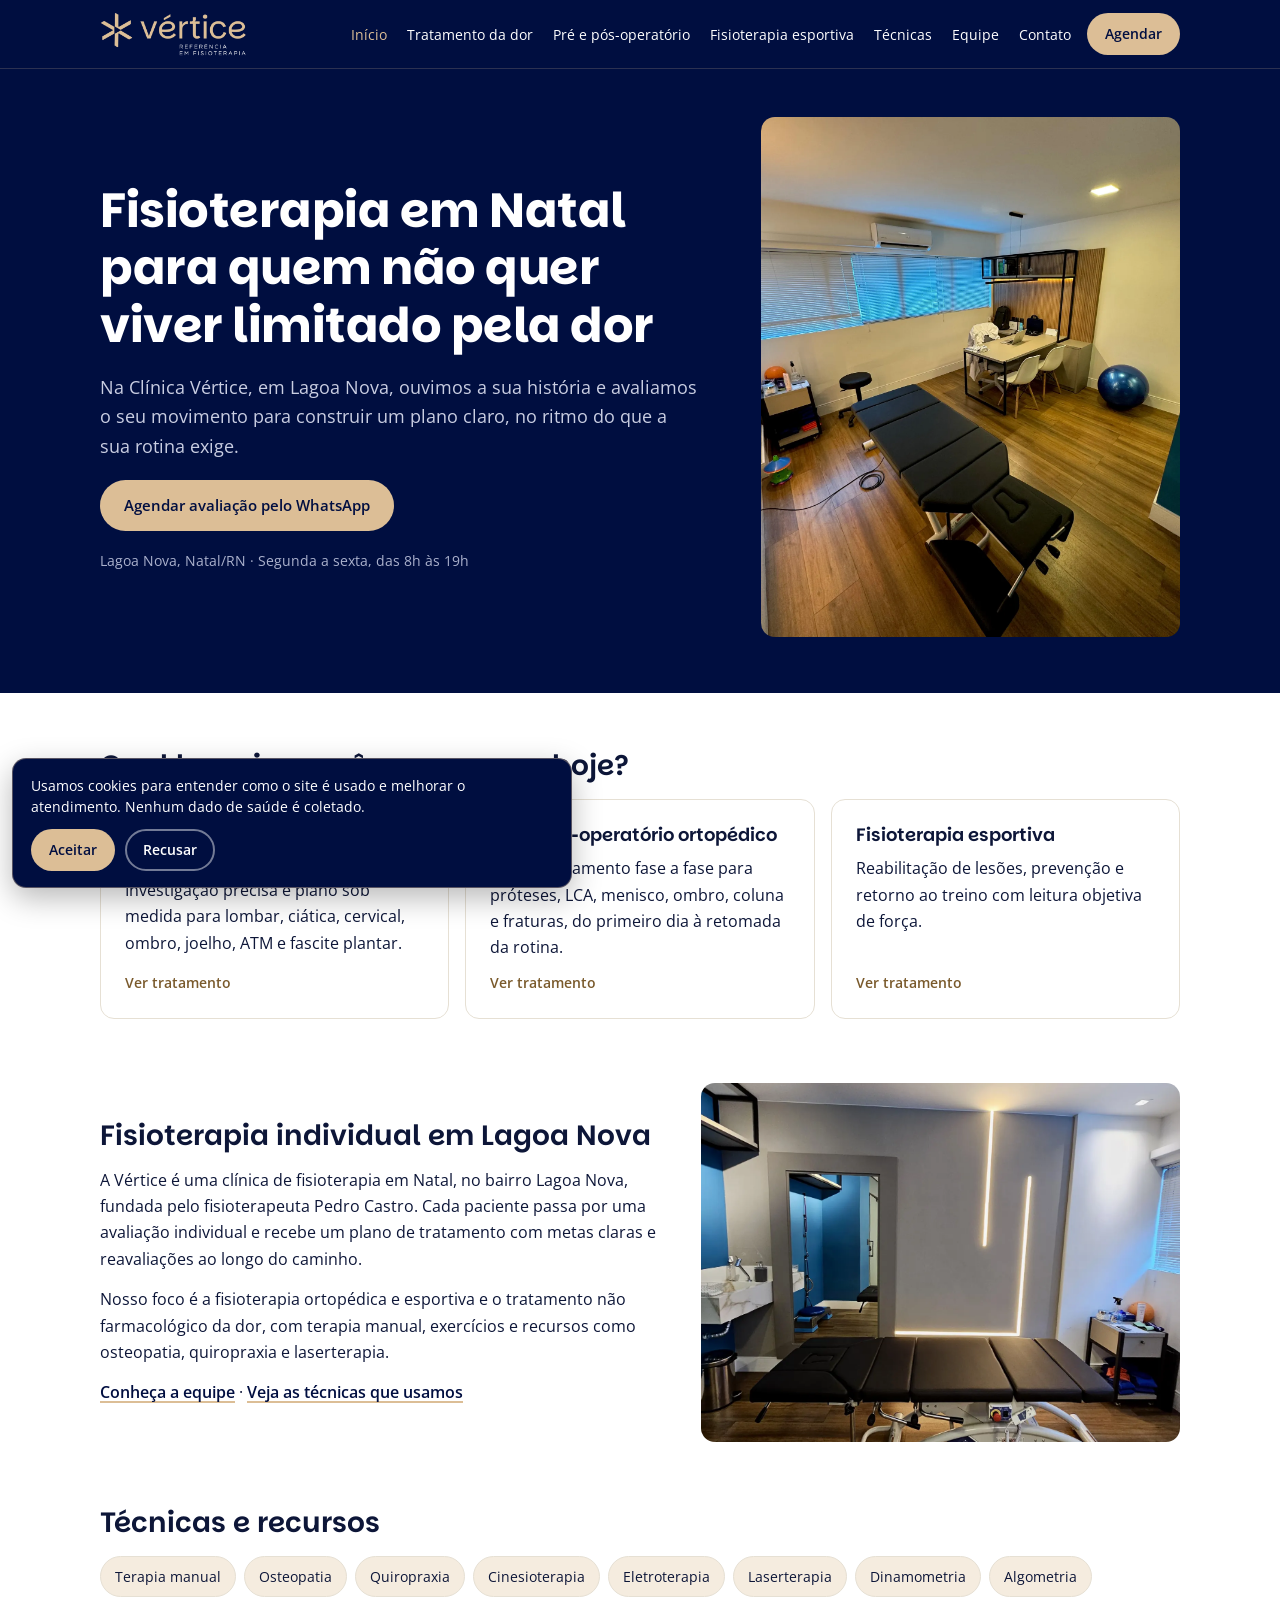
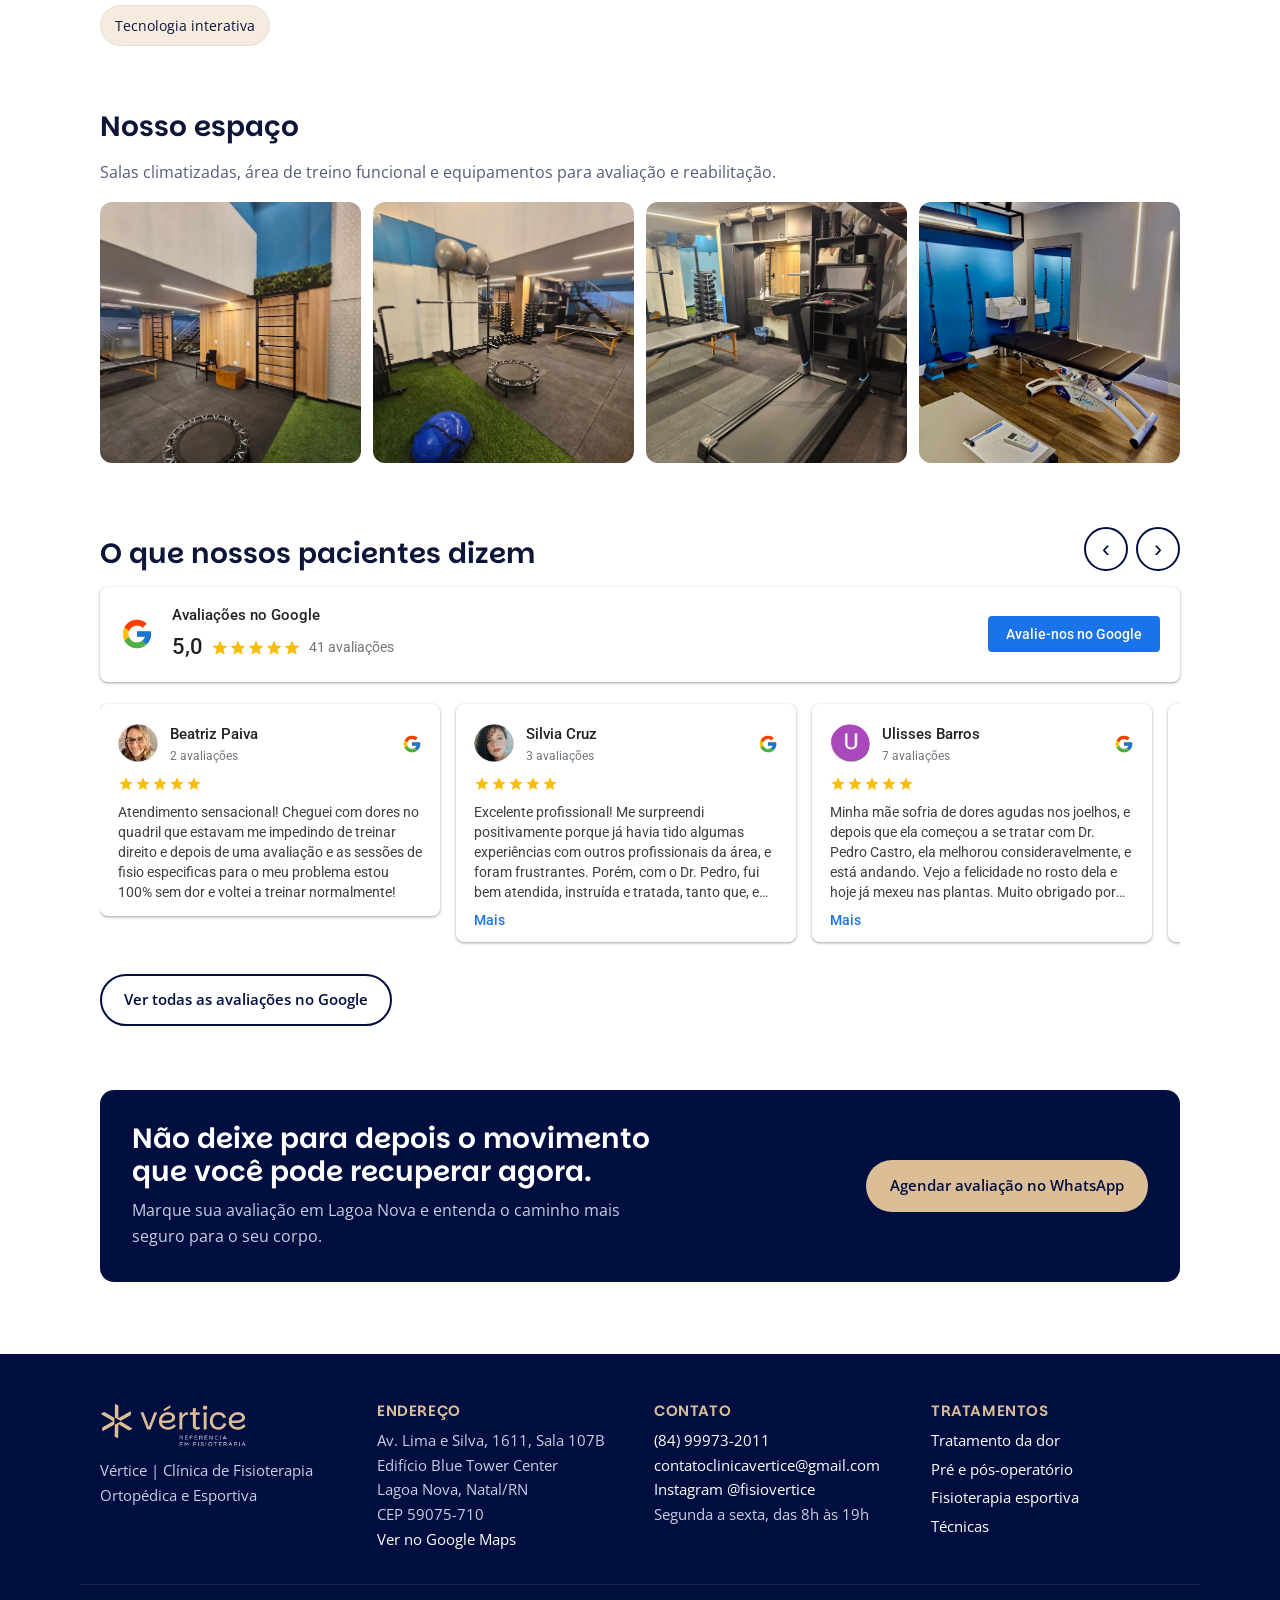
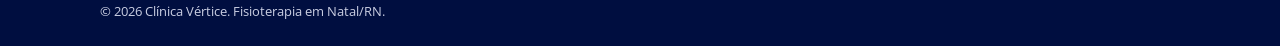
==== commit 662b99bb: "GA4 com aviso de cookies (LGPD) e contagem de cliques no WhatsApp/telefone - assets/js/consent.js: o" ====
--- a/index.html
+++ b/index.html
@@ -20,7 +20,7 @@
 <link rel="preconnect" href="https://fonts.gstatic.com" crossorigin>
 <link rel="stylesheet" href="https://fonts.googleapis.com/css2?family=Parkinsans:wght@500;600;700&family=Open+Sans:wght@400;600&family=Roboto:wght@400;500&display=swap">
 <link rel="stylesheet" href="assets/css/style.css">
-<!-- Google Analytics 4: colar aqui a tag do GA4 quando a conta da clínica for criada -->
+<script src="assets/js/consent.js" data-ga="G-JZSLPX08P0" defer></script>
 <script type="application/ld+json">
 {
  "@context": "https://schema.org",
--- a/assets/css/style.css
+++ b/assets/css/style.css
@@ -194,3 +194,10 @@
   .cond::before{content:"";width:40px;height:3px;background:var(--sand);border-radius:2px}
   .highlight{text-align:center;border-left:0;border-top:4px solid var(--sand);border-radius:0 0 var(--radius) var(--radius)}
 }
+
+/* aviso de cookies (LGPD) · consent.js */
+.cc{position:fixed;left:max(12px,env(safe-area-inset-left,0px));right:max(12px,env(safe-area-inset-right,0px));bottom:max(12px,env(safe-area-inset-bottom,0px));z-index:80;max-width:560px;background:var(--navy);color:#fff;border-radius:var(--radius);padding:16px 18px;border:1px solid rgba(220,190,150,.4);box-shadow:0 10px 30px rgba(0,0,0,.28);display:flex;flex-direction:column;gap:12px;font-size:14px;line-height:1.5}
+.cc-act{display:flex;gap:10px;flex-wrap:wrap}
+.btn-ghost-cc{background:transparent;color:#fff;border-color:rgba(255,255,255,.45)}
+.btn-ghost-cc:hover{border-color:#fff}
+.cc-open .wa-float{display:none}
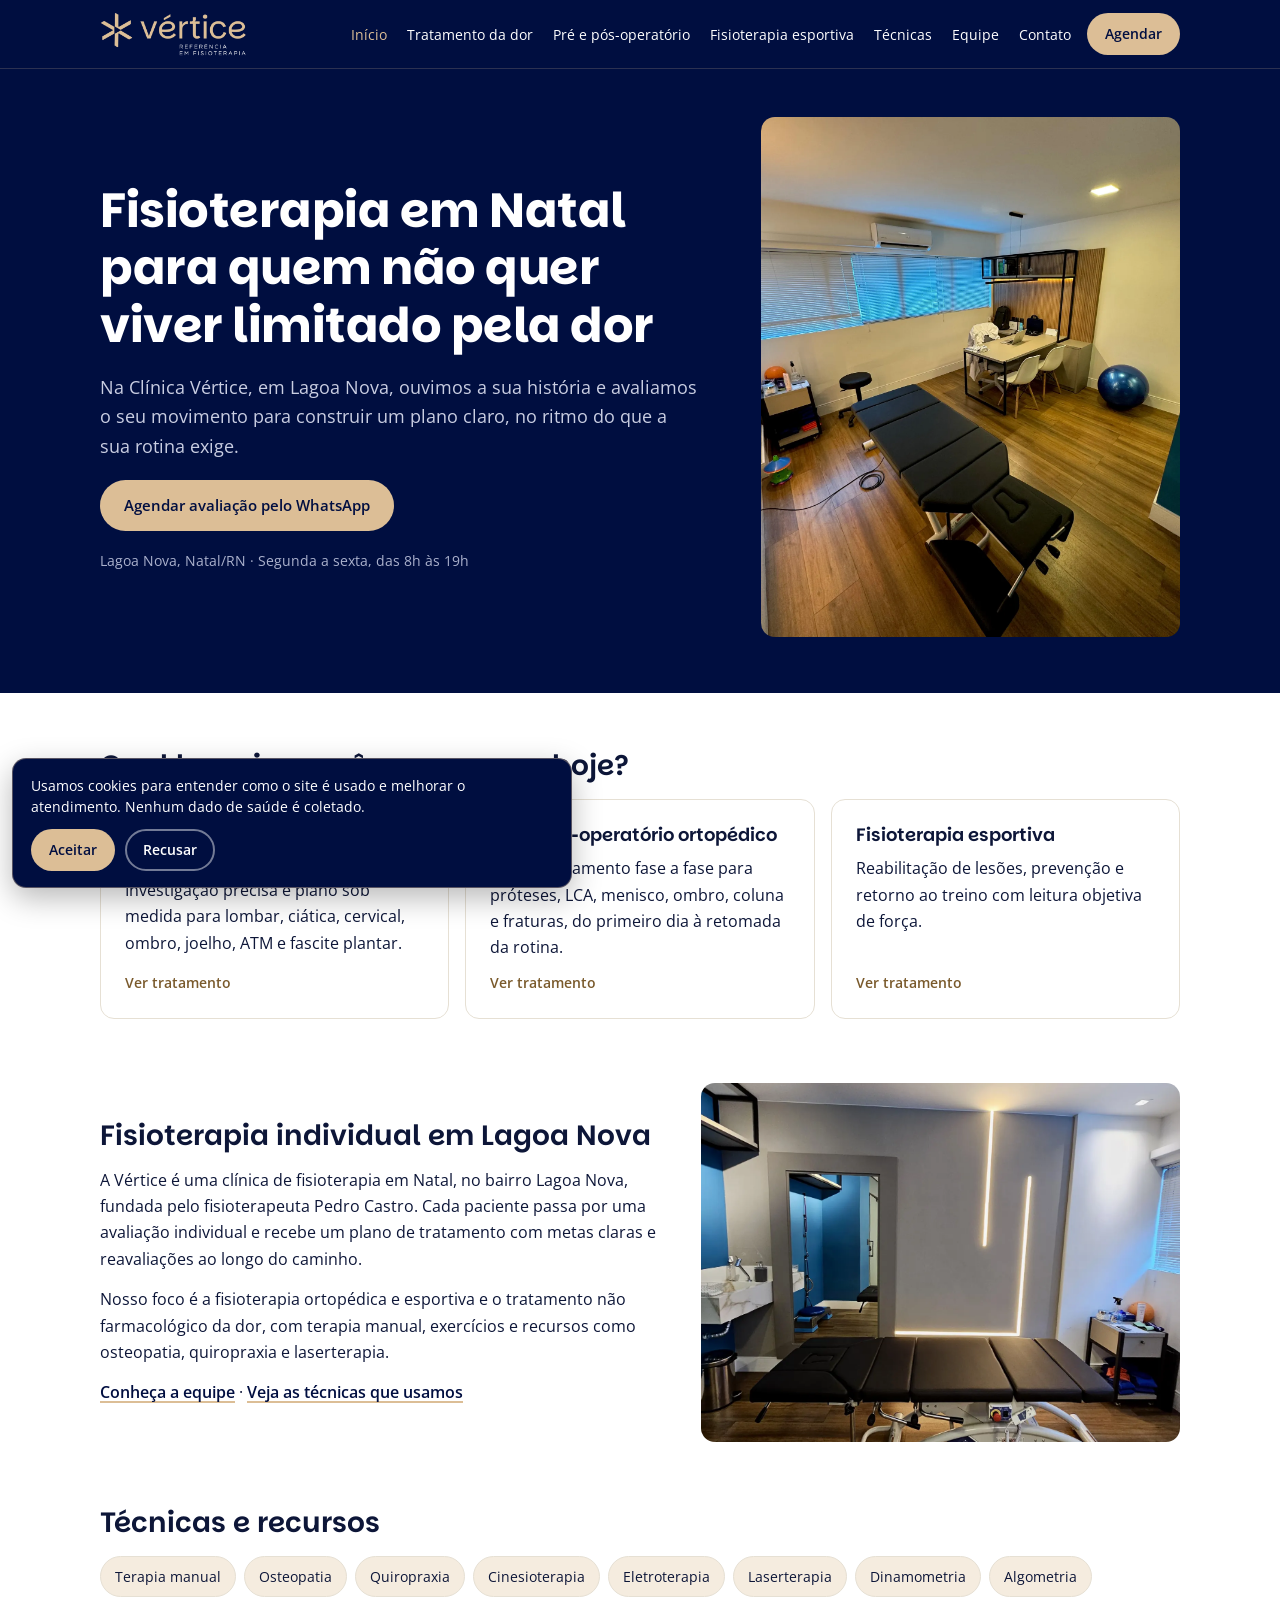
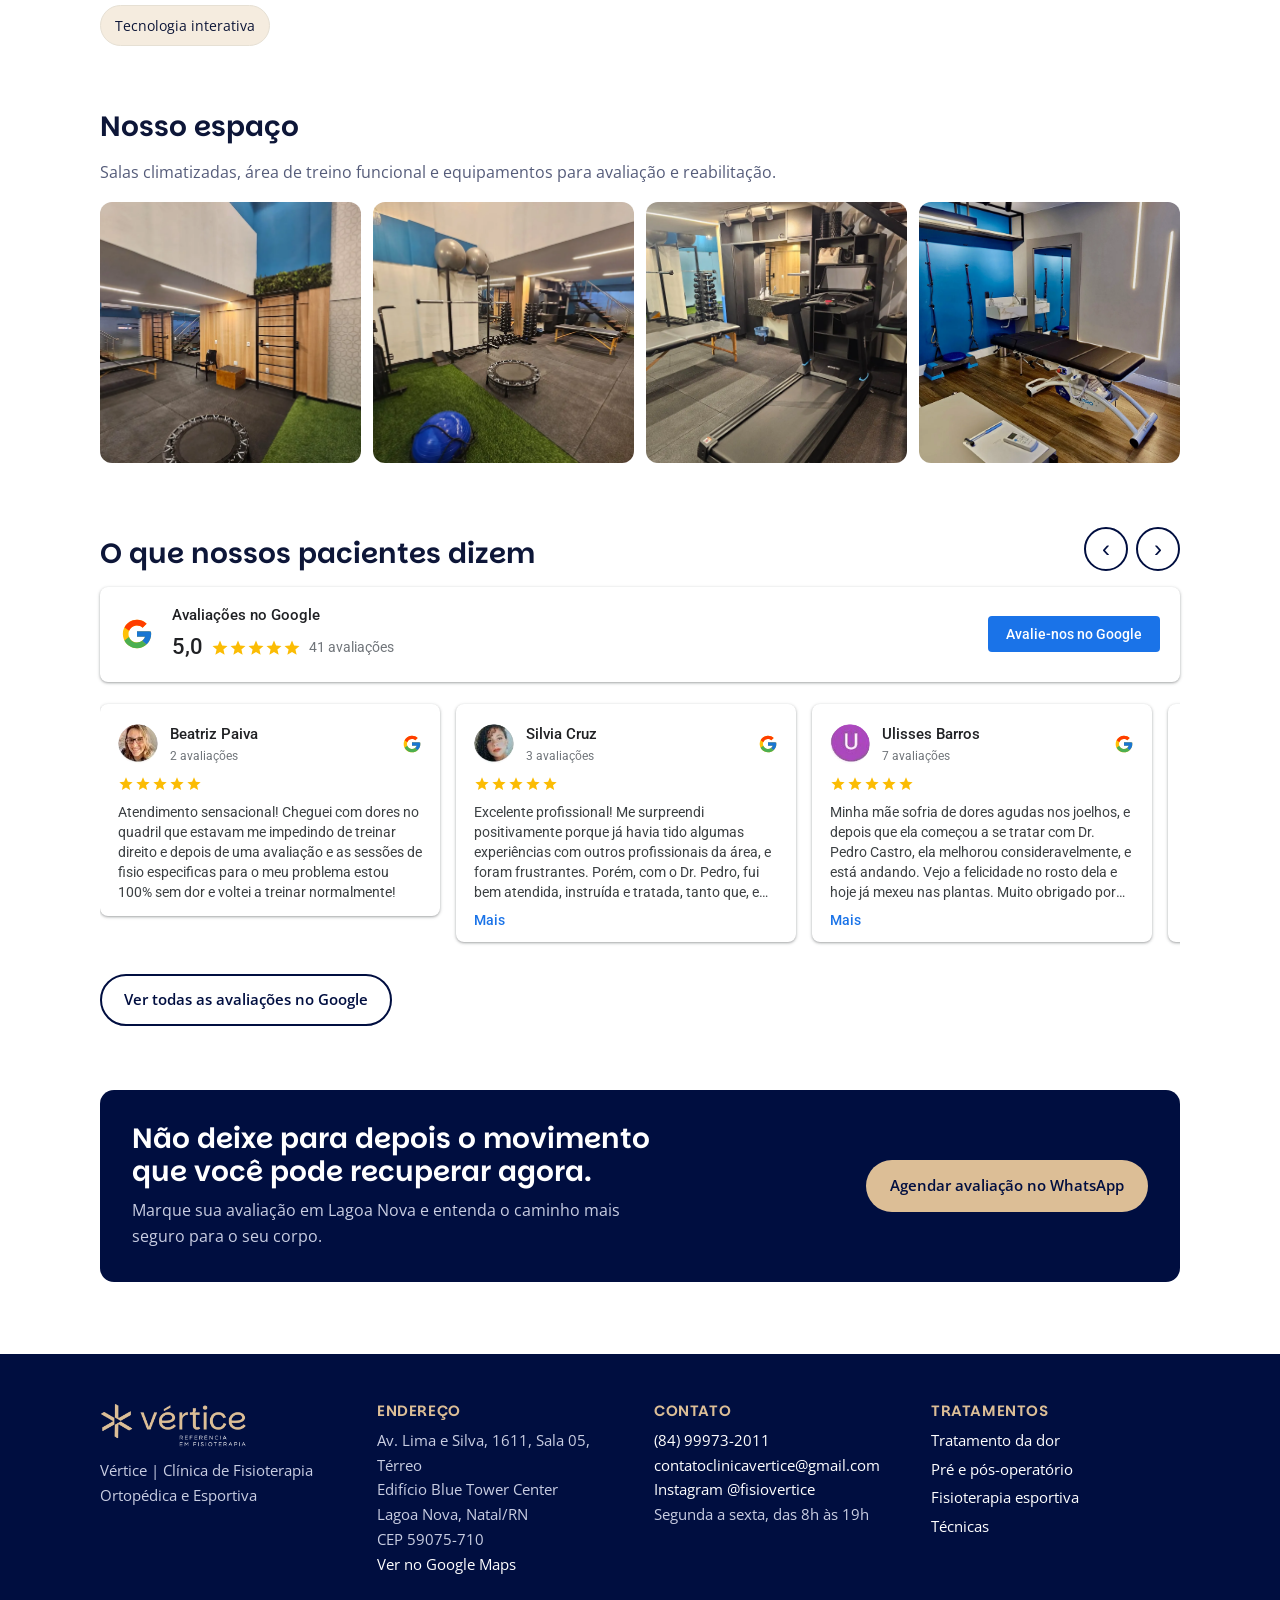
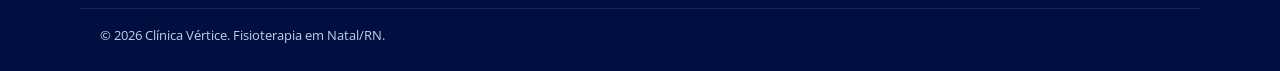
==== commit 724546f2: "Endereço corrigido para Sala 05, Térreo (confirmado pelo Pedro) Co-Authored-By: Claude Opus 5.5 <nor" ====
--- a/index.html
+++ b/index.html
@@ -40,7 +40,7 @@
    "email": "contatoclinicavertice@gmail.com",
    "address": {
     "@type": "PostalAddress",
-    "streetAddress": "Av. Lima e Silva, 1611, Sala 107B, Edifício Blue Tower Center",
+    "streetAddress": "Av. Lima e Silva, 1611, Sala 05, Térreo, Edifício Blue Tower Center",
     "addressLocality": "Natal",
     "addressRegion": "RN",
     "postalCode": "59075-710",
@@ -222,7 +222,7 @@
     </div>
     <div>
       <h2>Endereço</h2>
-      <p>Av. Lima e Silva, 1611, Sala 107B<br>Edifício Blue Tower Center<br>Lagoa Nova, Natal/RN<br>CEP 59075-710</p>
+      <p>Av. Lima e Silva, 1611, Sala 05, Térreo<br>Edifício Blue Tower Center<br>Lagoa Nova, Natal/RN<br>CEP 59075-710</p>
       <p><a href="https://www.google.com/maps?cid=13641007750675121754" rel="noopener" target="_blank">Ver no Google Maps</a></p>
     </div>
     <div>
